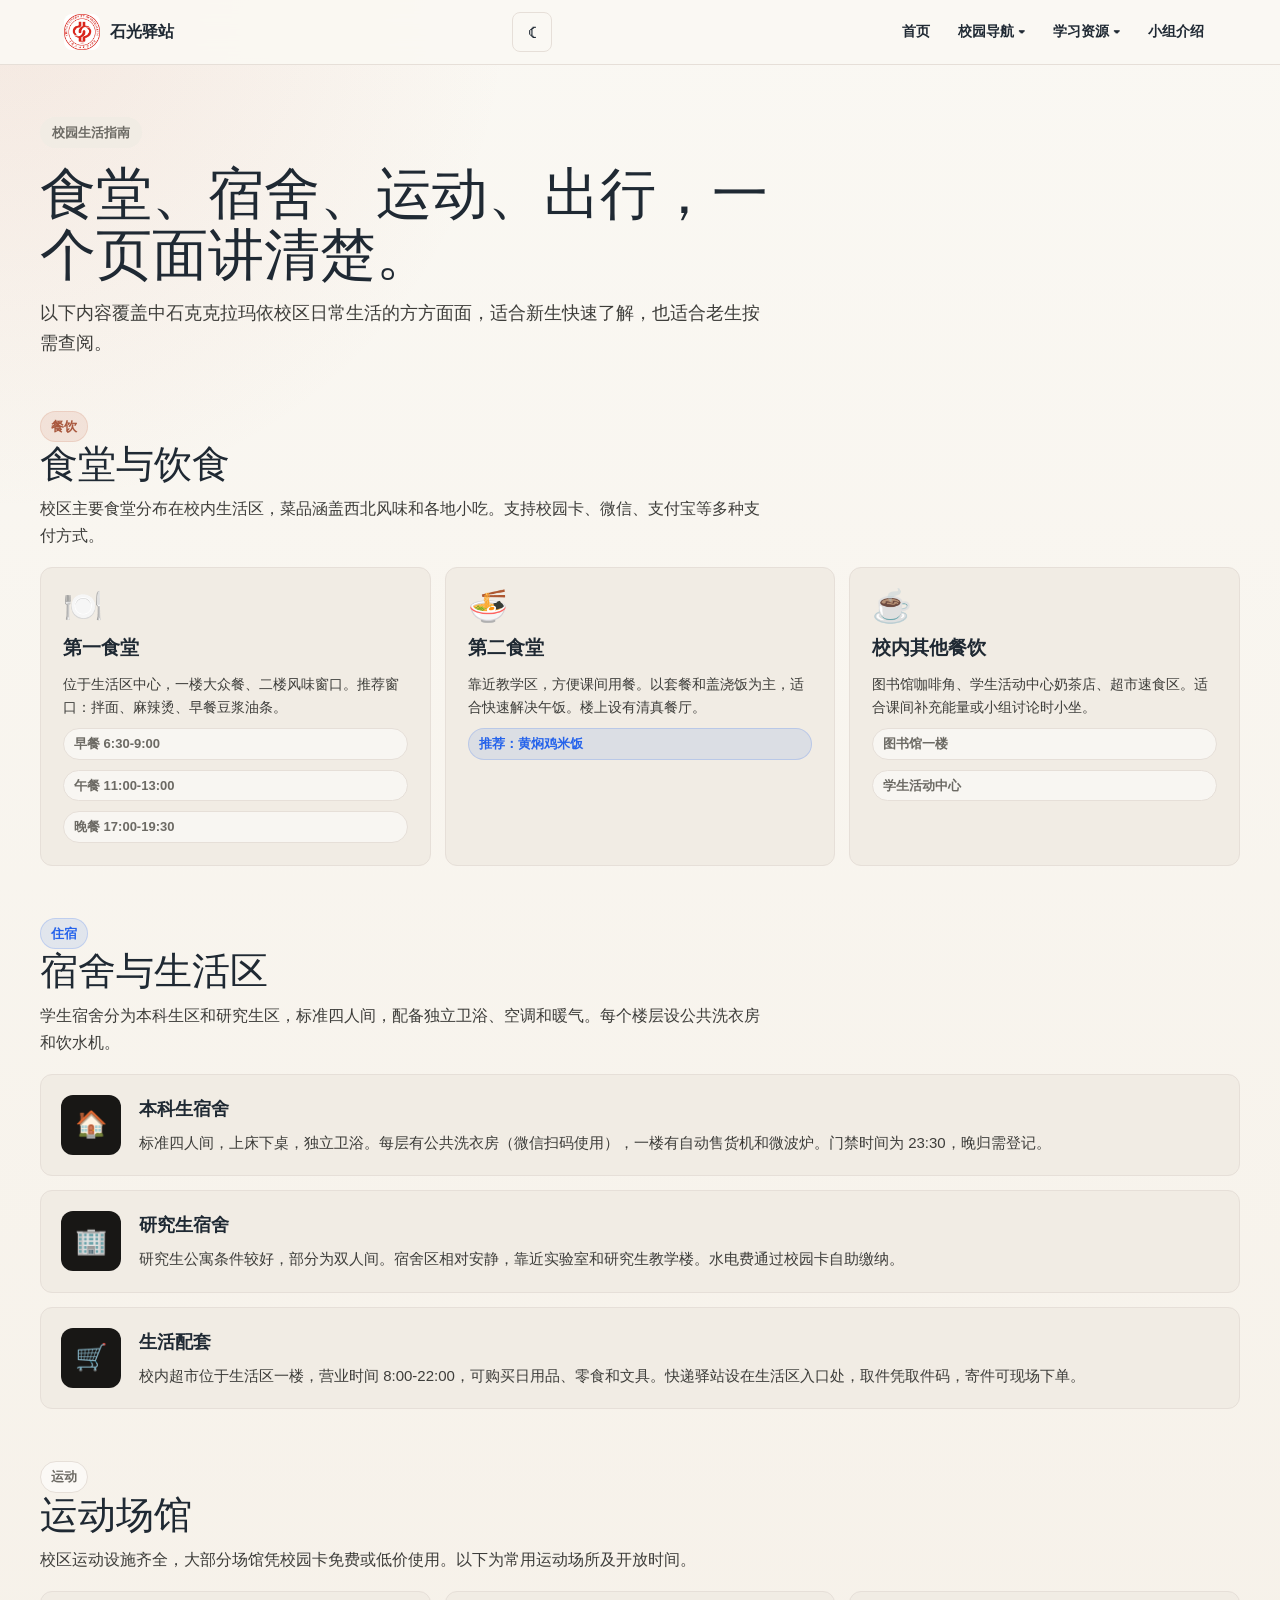
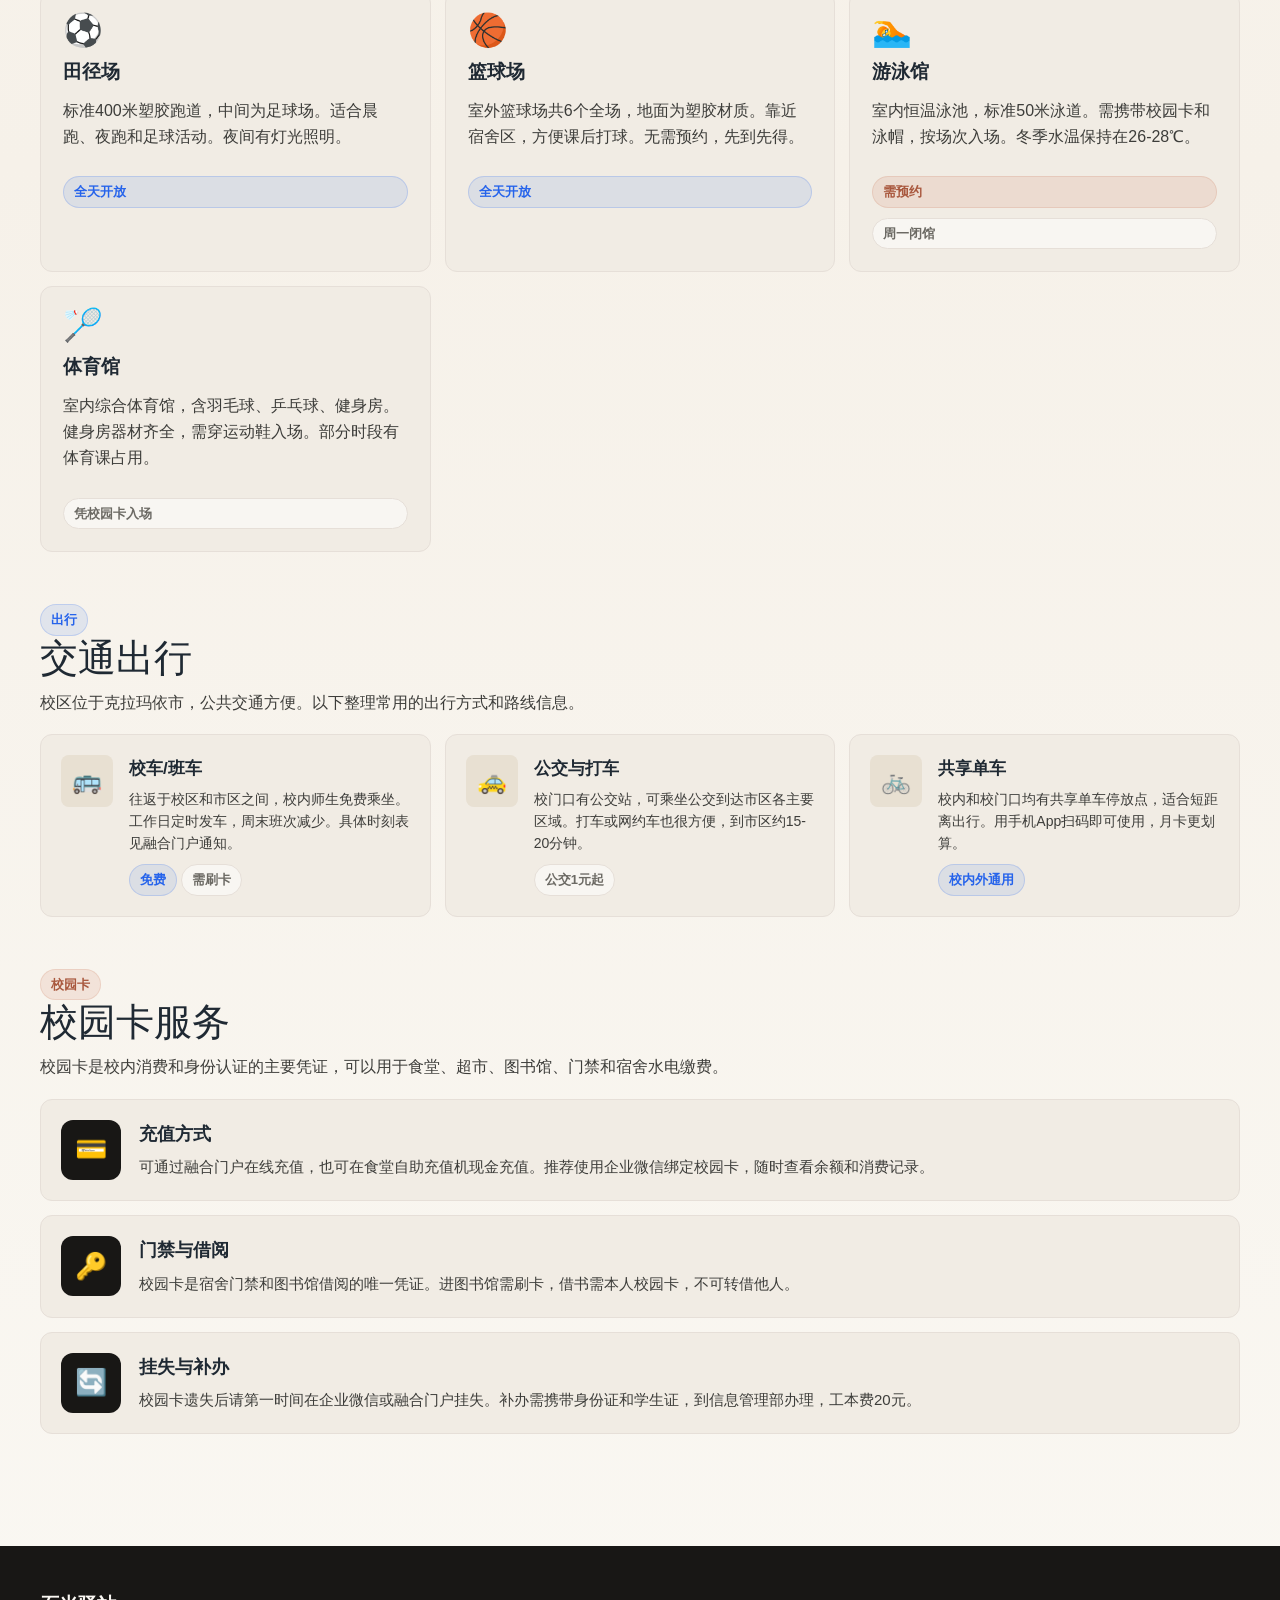
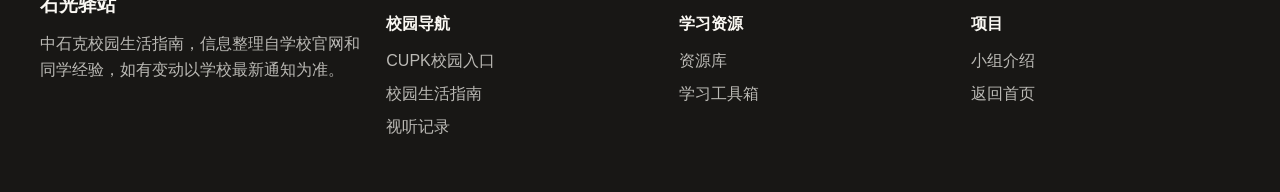
==== campus.html @ 6d35cca9 "使用deepseektui之前" ====
<!DOCTYPE html>
<html lang="zh-CN">
<head>
    <meta charset="UTF-8">
    <meta name="viewport" content="width=device-width, initial-scale=1.0">
    <title>校园生活指南 - 石光驿站</title>
    <link rel="stylesheet" href="css/common.css">
    <link rel="stylesheet" href="css/pages.css">
</head>
<body>
    <!-- 顶部固定导航栏 -->
    <header class="site-header">
        <div class="nav-wrap">
            <a class="brand" href="index.html"><img class="brand-mark" src="images/中国石油大学矢量标.jpg" alt="中国石油大学" />石光驿站</a>
            <button class="nav-toggle" aria-label="打开导航">☰</button>
            <button class="theme-toggle" type="button" aria-label="切换到暗色模式" title="切换暗色模式">☾</button>
            <nav class="site-nav">
                <a class="nav-link" href="index.html">首页</a>
                <div class="nav-item">
                    <button class="dropdown-trigger" type="button">校园导航 ▾</button>
                    <div class="dropdown">
                        <a href="cupk.html">CUPK校园入口</a>
                        <a class="active" href="campus.html">校园生活指南</a>
                        <a href="media.html">视听记录</a>
                    </div>
                </div>
                <div class="nav-item">
                    <button class="dropdown-trigger" type="button">学习资源 ▾</button>
                    <div class="dropdown">
                        <a href="websites.html">资源库</a>
                        <a href="tools.html">学习工具箱</a>
                    </div>
                </div>
                <a class="nav-link" href="team.html">小组介绍</a>
            </nav>
        </div>
    </header>

    <main class="section tight">
        <div class="container">
            <span class="eyebrow">校园生活指南</span>
            <h1 class="page-title">食堂、宿舍、运动、出行，一个页面讲清楚。</h1>
            <p class="lead">以下内容覆盖中石克克拉玛依校区日常生活的方方面面，适合新生快速了解，也适合老生按需查阅。</p>

            <!-- 图文混排区1：上图下文式卡片网格 —— 食堂与饮食 -->
            <section class="campus-section" id="canteen">
                <div class="section-heading-row">
                    <div>
                        <span class="tag coral">餐饮</span>
                        <h2 class="section-title">食堂与饮食</h2>
                    </div>
                </div>
                <p class="lead campus-section-lead">校区主要食堂分布在校内生活区，菜品涵盖西北风味和各地小吃。支持校园卡、微信、支付宝等多种支付方式。</p>
                <div class="campus-card-grid">
                    <article class="campus-image-card">
                        <div class="campus-card-icon">🍽️</div>
                        <h3>第一食堂</h3>
                        <p class="campus-card-desc">位于生活区中心，一楼大众餐、二楼风味窗口。推荐窗口：拌面、麻辣烫、早餐豆浆油条。</p>
                        <span class="tag">早餐 6:30-9:00</span>
                        <span class="tag">午餐 11:00-13:00</span>
                        <span class="tag">晚餐 17:00-19:30</span>
                    </article>
                    <article class="campus-image-card">
                        <div class="campus-card-icon">🍜</div>
                        <h3>第二食堂</h3>
                        <p class="campus-card-desc">靠近教学区，方便课间用餐。以套餐和盖浇饭为主，适合快速解决午饭。楼上设有清真餐厅。</p>
                        <span class="tag blue">推荐：黄焖鸡米饭</span>
                    </article>
                    <article class="campus-image-card">
                        <div class="campus-card-icon">☕</div>
                        <h3>校内其他餐饮</h3>
                        <p class="campus-card-desc">图书馆咖啡角、学生活动中心奶茶店、超市速食区。适合课间补充能量或小组讨论时小坐。</p>
                        <span class="tag">图书馆一楼</span>
                        <span class="tag">学生活动中心</span>
                    </article>
                </div>
            </section>

            <!-- 图文混排区2：左图标右文字 —— 宿舍与生活区 -->
            <section class="campus-section" id="dorm">
                <div class="section-heading-row">
                    <div>
                        <span class="tag blue">住宿</span>
                        <h2 class="section-title">宿舍与生活区</h2>
                    </div>
                </div>
                <p class="lead campus-section-lead">学生宿舍分为本科生区和研究生区，标准四人间，配备独立卫浴、空调和暖气。每个楼层设公共洗衣房和饮水机。</p>
                <div class="campus-icon-text-list">
                    <div class="campus-icon-text-item">
                        <div class="campus-icon-block">🏠</div>
                        <div class="campus-text-block">
                            <h3>本科生宿舍</h3>
                            <p>标准四人间，上床下桌，独立卫浴。每层有公共洗衣房（微信扫码使用），一楼有自动售货机和微波炉。门禁时间为 23:30，晚归需登记。</p>
                        </div>
                    </div>
                    <div class="campus-icon-text-item">
                        <div class="campus-icon-block">🏢</div>
                        <div class="campus-text-block">
                            <h3>研究生宿舍</h3>
                            <p>研究生公寓条件较好，部分为双人间。宿舍区相对安静，靠近实验室和研究生教学楼。水电费通过校园卡自助缴纳。</p>
                        </div>
                    </div>
                    <div class="campus-icon-text-item">
                        <div class="campus-icon-block">🛒</div>
                        <div class="campus-text-block">
                            <h3>生活配套</h3>
                            <p>校内超市位于生活区一楼，营业时间 8:00-22:00，可购买日用品、零食和文具。快递驿站设在生活区入口处，取件凭取件码，寄件可现场下单。</p>
                        </div>
                    </div>
                </div>
            </section>

            <!-- 图文混排区3：标签+网格图文 —— 运动场馆 -->
            <section class="campus-section" id="sports">
                <div class="section-heading-row">
                    <div>
                        <span class="tag">运动</span>
                        <h2 class="section-title">运动场馆</h2>
                    </div>
                </div>
                <p class="lead campus-section-lead">校区运动设施齐全，大部分场馆凭校园卡免费或低价使用。以下为常用运动场所及开放时间。</p>
                <div class="campus-card-grid">
                    <article class="campus-image-card">
                        <div class="campus-card-icon">⚽</div>
                        <h3>田径场</h3>
                        <p>标准400米塑胶跑道，中间为足球场。适合晨跑、夜跑和足球活动。夜间有灯光照明。</p>
                        <span class="tag blue">全天开放</span>
                    </article>
                    <article class="campus-image-card">
                        <div class="campus-card-icon">🏀</div>
                        <h3>篮球场</h3>
                        <p>室外篮球场共6个全场，地面为塑胶材质。靠近宿舍区，方便课后打球。无需预约，先到先得。</p>
                        <span class="tag blue">全天开放</span>
                    </article>
                    <article class="campus-image-card">
                        <div class="campus-card-icon">🏊</div>
                        <h3>游泳馆</h3>
                        <p>室内恒温泳池，标准50米泳道。需携带校园卡和泳帽，按场次入场。冬季水温保持在26-28℃。</p>
                        <span class="tag coral">需预约</span>
                        <span class="tag">周一闭馆</span>
                    </article>
                    <article class="campus-image-card">
                        <div class="campus-card-icon">🏸</div>
                        <h3>体育馆</h3>
                        <p>室内综合体育馆，含羽毛球、乒乓球、健身房。健身房器材齐全，需穿运动鞋入场。部分时段有体育课占用。</p>
                        <span class="tag">凭校园卡入场</span>
                    </article>
                </div>
            </section>

            <!-- 图文混排区4：图标+描述列表 —— 交通出行 -->
            <section class="campus-section" id="transport">
                <div class="section-heading-row">
                    <div>
                        <span class="tag blue">出行</span>
                        <h2 class="section-title">交通出行</h2>
                    </div>
                </div>
                <p class="lead campus-section-lead">校区位于克拉玛依市，公共交通方便。以下整理常用的出行方式和路线信息。</p>
                <div class="campus-transport-grid">
                    <article class="card campus-transport-card">
                        <div class="transport-icon-big">🚌</div>
                        <div class="transport-info">
                            <h3>校车/班车</h3>
                            <p>往返于校区和市区之间，校内师生免费乘坐。工作日定时发车，周末班次减少。具体时刻表见融合门户通知。</p>
                            <span class="tag blue">免费</span>
                            <span class="tag">需刷卡</span>
                        </div>
                    </article>
                    <article class="card campus-transport-card">
                        <div class="transport-icon-big">🚕</div>
                        <div class="transport-info">
                            <h3>公交与打车</h3>
                            <p>校门口有公交站，可乘坐公交到达市区各主要区域。打车或网约车也很方便，到市区约15-20分钟。</p>
                            <span class="tag">公交1元起</span>
                        </div>
                    </article>
                    <article class="card campus-transport-card">
                        <div class="transport-icon-big">🚲</div>
                        <div class="transport-info">
                            <h3>共享单车</h3>
                            <p>校内和校门口均有共享单车停放点，适合短距离出行。用手机App扫码即可使用，月卡更划算。</p>
                            <span class="tag blue">校内外通用</span>
                        </div>
                    </article>
                </div>
            </section>

            <!-- 图文混排区5：图标+说明列表 —— 校园卡服务 -->
            <section class="campus-section" id="card">
                <div class="section-heading-row">
                    <div>
                        <span class="tag coral">校园卡</span>
                        <h2 class="section-title">校园卡服务</h2>
                    </div>
                </div>
                <p class="lead campus-section-lead">校园卡是校内消费和身份认证的主要凭证，可以用于食堂、超市、图书馆、门禁和宿舍水电缴费。</p>
                <div class="campus-icon-text-list">
                    <div class="campus-icon-text-item">
                        <div class="campus-icon-block">💳</div>
                        <div class="campus-text-block">
                            <h3>充值方式</h3>
                            <p>可通过融合门户在线充值，也可在食堂自助充值机现金充值。推荐使用企业微信绑定校园卡，随时查看余额和消费记录。</p>
                        </div>
                    </div>
                    <div class="campus-icon-text-item">
                        <div class="campus-icon-block">🔑</div>
                        <div class="campus-text-block">
                            <h3>门禁与借阅</h3>
                            <p>校园卡是宿舍门禁和图书馆借阅的唯一凭证。进图书馆需刷卡，借书需本人校园卡，不可转借他人。</p>
                        </div>
                    </div>
                    <div class="campus-icon-text-item">
                        <div class="campus-icon-block">🔄</div>
                        <div class="campus-text-block">
                            <h3>挂失与补办</h3>
                            <p>校园卡遗失后请第一时间在企业微信或融合门户挂失。补办需携带身份证和学生证，到信息管理部办理，工本费20元。</p>
                        </div>
                    </div>
                </div>
            </section>
        </div>
    </main>

    <!-- 页脚 -->
    <footer class="site-footer">
        <div class="container footer-grid">
            <div><h3>石光驿站</h3><p>中石克校园生活指南，信息整理自学校官网和同学经验，如有变动以学校最新通知为准。</p></div>
            <div><h4>校园导航</h4><a href="cupk.html">CUPK校园入口</a><a href="campus.html">校园生活指南</a><a href="media.html">视听记录</a></div>
            <div><h4>学习资源</h4><a href="websites.html">资源库</a><a href="tools.html">学习工具箱</a></div>
            <div><h4>项目</h4><a href="team.html">小组介绍</a><a href="index.html">返回首页</a></div>
        </div>
    </footer>
    <button class="back-top" aria-label="返回顶部">↑</button>
    <script src="javascript/storage.js"></script>
    <script src="javascript/common.js"></script>
</body>
</html>
---- css/common.css ----
:root {
    /* 暖色编辑感配色，结合浅色学习卡片和深色功能区。 */
    --canvas: #faf8f3;
    --surface: #f1ece4;
    --surface-soft: #f7f2ea;
    --surface-strong: #e8e0d2;
    --ink: #1f2933;
    --body: #3d3d3a;
    --muted: #6c6a64;
    --line: #e6dfd8;
    --blue: #2563eb;
    --blue-dark: #1d4ed8;
    --coral: #cc785c;
    --coral-dark: #a9583e;
    --dark: #181715;
    --dark-card: #252320;
    --dark-soft: #2f2c28;
    --on-dark: #faf8f3;
    --success: #4e9f7a;
    --warning: #d4a017;
    --radius-sm: 6px;
    --radius-md: 8px;
    --radius-lg: 12px;
    --radius-xl: 16px;
    --shadow-soft: 0 12px 30px rgba(31, 41, 51, 0.08);
}

* {
    box-sizing: border-box;
}

html {
    scroll-behavior: smooth;
}

body {
    margin: 0;
    background:
        radial-gradient(circle at top left, rgba(204, 120, 92, 0.12), transparent 32rem),
        linear-gradient(180deg, #faf8f3 0%, #f6f1e9 52%, #faf8f3 100%);
    color: var(--body);
    font-family: "Microsoft YaHei", "PingFang SC", Arial, sans-serif;
    line-height: 1.65;
}

a {
    color: inherit;
    text-decoration: none;
}

img,
video {
    max-width: 100%;
    display: block;
}

.site-header {
    /* 顶部导航保持固定，方便在多页面间快速跳转。 */
    position: sticky;
    top: 0;
    z-index: 50;
    border-bottom: 1px solid var(--line);
    background: rgba(250, 248, 243, 0.94);
    backdrop-filter: blur(12px);
}

.nav-wrap {
    max-width: 1200px;
    height: 64px;
    margin: 0 auto;
    padding: 0 24px;
    display: flex;
    align-items: center;
    justify-content: space-between;
    gap: 24px;
}

.brand {
    display: flex;
    align-items: center;
    gap: 10px;
    color: var(--ink);
    font-weight: 700;
    white-space: nowrap;
}

.brand-mark {
    width: 36px;
    height: 36px;
    border-radius: 8px;
    object-fit: contain;
    flex-shrink: 0;
}

.nav-toggle {
    display: none;
    width: 40px;
    height: 40px;
    border: 1px solid var(--line);
    border-radius: var(--radius-md);
    background: var(--canvas);
    color: var(--ink);
    font-size: 20px;
}

.site-nav {
    display: flex;
    align-items: center;
    gap: 4px;
}

.nav-item {
    position: relative;
}

.nav-link,
.dropdown-trigger {
    border: 0;
    background: transparent;
    color: var(--ink);
    font: inherit;
    font-size: 14px;
    font-weight: 600;
    padding: 10px 12px;
    border-radius: var(--radius-md);
    cursor: pointer;
}

.nav-link:hover,
.dropdown-trigger:hover,
.nav-link.active {
    background: var(--surface);
}

.dropdown {
    position: absolute;
    top: calc(100% + 8px);
    left: 0;
    min-width: 190px;
    padding: 8px;
    background: var(--canvas);
    border: 1px solid var(--line);
    border-radius: var(--radius-lg);
    box-shadow: var(--shadow-soft);
    display: none;
}

.dropdown.open {
    display: grid;
    gap: 4px;
}

.dropdown a {
    padding: 9px 10px;
    border-radius: var(--radius-md);
    color: var(--body);
    font-size: 14px;
}

.dropdown a:hover {
    background: var(--surface);
    color: var(--ink);
}

.container {
    width: min(1200px, calc(100% - 48px));
    margin: 0 auto;
}

.section {
    padding: 84px 0;
}

.section.tight {
    padding: 52px 0;
}

.hero {
    padding: 74px 0 52px;
}

.hero-grid {
    display: grid;
    grid-template-columns: 1.05fr 0.95fr;
    gap: 42px;
    align-items: center;
}

.eyebrow {
    display: inline-flex;
    align-items: center;
    gap: 8px;
    padding: 5px 12px;
    border-radius: 999px;
    background: var(--surface);
    color: var(--muted);
    font-size: 13px;
    font-weight: 700;
}

h1,
h2,
h3,
p {
    margin-top: 0;
}

.display-title {
    margin: 18px 0;
    color: var(--ink);
    font-family: Georgia, "Times New Roman", SimSun, serif;
    font-size: clamp(40px, 6vw, 70px);
    font-weight: 500;
    line-height: 1.04;
    letter-spacing: 0;
}

.page-title {
    max-width: 780px;
    margin: 16px 0 14px;
    color: var(--ink);
    font-family: Georgia, "Times New Roman", SimSun, serif;
    font-size: clamp(34px, 5vw, 56px);
    font-weight: 500;
    line-height: 1.08;
}

.section-title {
    margin-bottom: 14px;
    color: var(--ink);
    font-family: Georgia, "Times New Roman", SimSun, serif;
    font-size: clamp(28px, 3vw, 42px);
    font-weight: 500;
    line-height: 1.15;
}

.lead {
    max-width: 720px;
    color: var(--body);
    font-size: 18px;
}

.hero-actions {
    display: flex;
    flex-wrap: wrap;
    gap: 12px;
    margin-top: 28px;
}

.button {
    display: inline-flex;
    align-items: center;
    justify-content: center;
    min-height: 42px;
    padding: 11px 18px;
    border-radius: var(--radius-md);
    border: 1px solid transparent;
    font-size: 14px;
    font-weight: 700;
    cursor: pointer;
    transition: transform 0.18s ease, background 0.18s ease, border-color 0.18s ease;
}

.button:hover {
    transform: translateY(-1px);
}

.button.primary {
    background: var(--coral);
    color: white;
}

.button.primary:hover {
    background: var(--coral-dark);
}

.button.blue {
    background: var(--blue);
    color: white;
}

.button.blue:hover {
    background: var(--blue-dark);
}

.button.secondary {
    background: var(--canvas);
    border-color: var(--line);
    color: var(--ink);
}

.button.dark {
    background: var(--dark-card);
    color: var(--on-dark);
}

.visual-card {
    background: var(--surface);
    border: 1px solid var(--line);
    border-radius: var(--radius-xl);
    padding: 18px;
    box-shadow: var(--shadow-soft);
}

.visual-card.dark {
    background: var(--dark);
    border-color: var(--dark-card);
    color: var(--on-dark);
}

.visual-card img {
    width: 100%;
    border-radius: var(--radius-lg);
}

.grid {
    display: grid;
    gap: 18px;
}

.grid.cols-2 {
    grid-template-columns: repeat(2, minmax(0, 1fr));
}

.grid.cols-3 {
    grid-template-columns: repeat(3, minmax(0, 1fr));
}

.grid.cols-4 {
    grid-template-columns: repeat(4, minmax(0, 1fr));
}

.card {
    background: var(--surface);
    border: 1px solid var(--line);
    border-radius: var(--radius-lg);
    padding: 24px;
    transition: transform 0.18s ease, border-color 0.18s ease, background 0.18s ease;
}

a.card:hover,
.resource-card:hover {
    transform: translateY(-2px);
    border-color: rgba(204, 120, 92, 0.32);
    background: #ebe3d7;
}

.card.white {
    background: rgba(255, 255, 255, 0.46);
}

.card.dark {
    background: var(--dark);
    border-color: var(--dark-card);
    color: var(--on-dark);
}

.card h3 {
    margin-bottom: 10px;
    color: var(--ink);
    font-size: 20px;
}

.card.dark h3,
.card.dark p {
    color: var(--on-dark);
}

.card p {
    color: var(--body);
    margin-bottom: 0;
}

.tag-row {
    display: flex;
    flex-wrap: wrap;
    gap: 8px;
    margin: 16px 0;
}

.tag {
    display: inline-flex;
    align-items: center;
    min-height: 28px;
    padding: 4px 10px;
    border-radius: 999px;
    background: rgba(255, 255, 255, 0.55);
    border: 1px solid var(--line);
    color: var(--muted);
    font-size: 13px;
    font-weight: 700;
}

.meta-line {
    display: flex;
    align-items: center;
    gap: 10px;
    color: var(--muted);
    font-size: 13px;
    font-weight: 700;
}

.tag.blue {
    background: rgba(37, 99, 235, 0.1);
    color: var(--blue);
    border-color: rgba(37, 99, 235, 0.18);
}

.tag.coral {
    background: rgba(204, 120, 92, 0.14);
    color: var(--coral-dark);
    border-color: rgba(204, 120, 92, 0.18);
}

.resource-card {
    display: flex;
    flex-direction: column;
    gap: 12px;
    min-height: 100%;
}

.resource-card .meta {
    color: var(--muted);
    font-size: 13px;
    font-weight: 700;
}

.split {
    display: grid;
    grid-template-columns: 0.9fr 1.1fr;
    gap: 28px;
    align-items: start;
}

.panel-dark {
    /* 深色功能区用于 AI 助手、代码模板和重点交互模块。 */
    background: var(--dark);
    color: var(--on-dark);
    border-radius: var(--radius-xl);
    padding: 30px;
}

.panel-dark h2,
.panel-dark h3 {
    color: var(--on-dark);
}

.code-block {
    overflow-x: auto;
    padding: 18px;
    border-radius: var(--radius-lg);
    background: var(--dark-card);
    color: var(--on-dark);
    font-family: "JetBrains Mono", Consolas, monospace;
    font-size: 14px;
    line-height: 1.65;
}

.form-field {
    display: grid;
    gap: 7px;
    margin-bottom: 16px;
}

label {
    color: var(--ink);
    font-weight: 700;
    font-size: 14px;
}

input,
select,
textarea {
    width: 100%;
    border: 1px solid var(--line);
    border-radius: var(--radius-md);
    background: rgba(255, 255, 255, 0.72);
    color: var(--ink);
    font: inherit;
    padding: 11px 12px;
    outline: none;
}

textarea {
    min-height: 130px;
    resize: vertical;
}

input:focus,
select:focus,
textarea:focus {
    border-color: var(--coral);
    box-shadow: 0 0 0 3px rgba(204, 120, 92, 0.16);
}

.tabs,
.filter-tabs {
    display: flex;
    flex-wrap: wrap;
    gap: 8px;
    margin: 24px 0;
}

.tab,
.filter-tab {
    border: 1px solid var(--line);
    background: var(--surface);
    color: var(--muted);
    border-radius: var(--radius-md);
    padding: 9px 13px;
    font: inherit;
    font-size: 14px;
    font-weight: 700;
    cursor: pointer;
}

.tab.active,
.filter-tab.active {
    background: var(--ink);
    color: var(--on-dark);
    border-color: var(--ink);
}

.notice {
    padding: 16px;
    border-left: 4px solid var(--coral);
    border-radius: var(--radius-md);
    background: rgba(204, 120, 92, 0.12);
}

.site-footer {
    margin-top: 60px;
    padding: 44px 0;
    background: var(--dark);
    color: rgba(250, 248, 243, 0.72);
}

.footer-grid {
    display: grid;
    grid-template-columns: 1.2fr repeat(3, 1fr);
    gap: 24px;
}

.footer-grid h3,
.footer-grid h4 {
    color: var(--on-dark);
    margin-bottom: 10px;
}

.footer-grid a {
    display: block;
    margin: 7px 0;
    color: rgba(250, 248, 243, 0.72);
}

.back-top {
    position: fixed;
    right: 20px;
    bottom: 20px;
    width: 42px;
    height: 42px;
    border: 0;
    border-radius: 999px;
    background: var(--coral);
    color: white;
    font-size: 18px;
    cursor: pointer;
    display: none;
    box-shadow: var(--shadow-soft);
}

.back-top.show {
    display: block;
}

@media (max-width: 920px) {
    .nav-toggle {
        display: block;
    }

    .site-nav {
        position: absolute;
        left: 16px;
        right: 16px;
        top: 72px;
        display: none;
        padding: 12px;
        border: 1px solid var(--line);
        border-radius: var(--radius-lg);
        background: var(--canvas);
        box-shadow: var(--shadow-soft);
        align-items: stretch;
        flex-direction: column;
    }

    .site-nav.open {
        display: flex;
    }

    .nav-link,
    .dropdown-trigger {
        width: 100%;
        text-align: left;
    }

    .dropdown {
        position: static;
        box-shadow: none;
        margin: 4px 0 8px;
    }

    .hero-grid,
    .split,
    .footer-grid {
        grid-template-columns: 1fr;
    }

    .grid.cols-4,
    .grid.cols-3,
    .grid.cols-2 {
        grid-template-columns: repeat(2, minmax(0, 1fr));
    }
}

.theme-toggle {
    width: 40px;
    height: 40px;
    border: 1px solid var(--line);
    border-radius: var(--radius-md);
    background: var(--canvas);
    color: var(--ink);
    font-size: 18px;
    cursor: pointer;
    display: flex;
    align-items: center;
    justify-content: center;
    transition: background 0.18s ease, border-color 0.18s ease;
}

.theme-toggle:hover {
    background: var(--surface);
    border-color: var(--coral);
}

[data-theme="dark"] {
    --canvas: #1c1b18;
    --surface: #292824;
    --surface-soft: #302e2a;
    --surface-strong: #3a3732;
    --ink: #efe9dd;
    --body: #c4bfb4;
    --muted: #908b82;
    --line: #3e3a33;
    --blue: #6aa8ff;
    --blue-dark: #4a8ae8;
    --coral-dark: #d4856a;
    --shadow-soft: 0 12px 30px rgba(0,0,0,0.35);
}

[data-theme="dark"] body {
    background: var(--canvas);
}

[data-theme="dark"] .site-header {
    background: rgba(28,27,24,0.94);
    border-color: var(--line);
}

[data-theme="dark"] .nav-toggle {
    background: var(--surface);
    color: var(--ink);
    border-color: var(--line);
}

[data-theme="dark"] .workspace-main,
[data-theme="dark"] .today-panel,
[data-theme="dark"] .quick-entry-section,
[data-theme="dark"] .cupk-quick-panel,
[data-theme="dark"] .cupk-sidebar,
[data-theme="dark"] .scenario-filter-group,
[data-theme="dark"] .card.white {
    background: var(--surface);
    border-color: var(--line);
}

[data-theme="dark"] .card:hover,
[data-theme="dark"] .resource-card:hover,
[data-theme="dark"] a.card:hover,
[data-theme="dark"] .quick-entry-card:hover,
[data-theme="dark"] .category-card:hover,
[data-theme="dark"] .featured-card:hover,
[data-theme="dark"] .scenario-tile:hover {
    background: var(--surface-strong);
    border-color: rgba(204,120,92,0.28);
}

[data-theme="dark"] .nav-link:hover,
[data-theme="dark"] .dropdown-trigger:hover,
[data-theme="dark"] .nav-link.active {
    background: var(--surface-strong);
}

[data-theme="dark"] .dropdown {
    background: var(--surface);
    border-color: var(--line);
}

[data-theme="dark"] input,
[data-theme="dark"] select,
[data-theme="dark"] textarea {
    background: var(--surface);
    color: var(--ink);
    border-color: var(--line);
}

[data-theme="dark"] input:focus,
[data-theme="dark"] select:focus,
[data-theme="dark"] textarea:focus {
    border-color: var(--coral);
    box-shadow: 0 0 0 3px rgba(204,120,92,0.2);
}

[data-theme="dark"] .tag,
[data-theme="dark"] .favorite-btn,
[data-theme="dark"] .usage-copy,
[data-theme="dark"] .resource-icon,
[data-theme="dark"] .check-row,
[data-theme="dark"] .topic-link-list a {
    background: var(--surface-strong);
    border-color: var(--line);
}

[data-theme="dark"] .tag.blue {
    background: rgba(106,168,255,0.14);
}

[data-theme="dark"] .tag.coral {
    background: rgba(204,120,92,0.18);
}

[data-theme="dark"] .access-tag {
    background: var(--surface-strong);
}

[data-theme="dark"] .access-tag.public {
    background: rgba(78,159,122,0.18);
}

[data-theme="dark"] .access-tag.campus {
    background: rgba(106,168,255,0.16);
}

[data-theme="dark"] .access-tag.login {
    background: rgba(212,160,23,0.18);
}

[data-theme="dark"] .access-tag.install {
    background: rgba(204,120,92,0.2);
}

[data-theme="dark"] .access-tag.network {
    background: rgba(255,255,255,0.08);
}

[data-theme="dark"] .command-bar {
    background: var(--surface);
    border-color: var(--line);
}

[data-theme="dark"] .tab,
[data-theme="dark"] .filter-tab,
[data-theme="dark"] .scenario-button {
    background: var(--surface);
    color: var(--muted);
}

[data-theme="dark"] .scenario-tabs .filter-tab {
    background: var(--surface);
}

[data-theme="dark"] .scenario-tabs .filter-tab.active {
    background: var(--dark);
    color: var(--on-dark);
}

[data-theme="dark"] .empty-state {
    background: var(--surface);
    border-color: var(--line);
}

[data-theme="dark"] .resource-chip {
    background: var(--surface);
    border-color: var(--line);
}

[data-theme="dark"] .notice {
    background: rgba(204,120,92,0.15);
}

[data-theme="dark"] .timeline-item,
[data-theme="dark"] .media-box,
[data-theme="dark"] .faq-item {
    background: var(--surface);
    border-color: var(--line);
}

[data-theme="dark"] .search-results {
    background: var(--surface);
    border-color: var(--line);
}

[data-theme="dark"] .button.secondary {
    background: var(--surface);
    color: var(--ink);
    border-color: var(--line);
}

[data-theme="dark"] .button.dark {
    background: #111;
}

[data-theme="dark"] .panel-dark {
    background: #111;
    border-color: var(--line);
}

[data-theme="dark"] .code-block {
    background: #111;
}

[data-theme="dark"] .eyebrow {
    background: var(--surface-strong);
}

[data-theme="dark"] .mini-resource {
    background: var(--surface-strong);
}

[data-theme="dark"] .mini-bubble {
    background: #111;
}

@media (max-width: 620px) {
    .container {
        width: min(100% - 28px, 1200px);
    }

    .nav-wrap {
        padding: 0 14px;
    }

    .section {
        padding: 58px 0;
    }

    .grid.cols-4,
    .grid.cols-3,
    .grid.cols-2 {
        grid-template-columns: 1fr;
    }

    .card,
    .panel-dark {
        padding: 20px;
    }
}
---- css/pages.css ----
.scenario-layout {
    display: grid;
    grid-template-columns: 300px 1fr;
    gap: 22px;
}

.scenario-list {
    display: grid;
    gap: 8px;
}

.scenario-button {
    border: 1px solid var(--line);
    border-radius: var(--radius-lg);
    background: var(--surface);
    color: var(--ink);
    padding: 16px;
    text-align: left;
    font: inherit;
    cursor: pointer;
}

.scenario-button.active {
    background: var(--dark);
    color: var(--on-dark);
    border-color: var(--dark);
}

.result-panel {
    min-height: 380px;
}

.timeline {
    display: grid;
    gap: 14px;
}

.timeline-item {
    display: grid;
    grid-template-columns: 120px 1fr;
    gap: 16px;
    padding: 18px;
    border-radius: var(--radius-lg);
    background: var(--surface);
    border: 1px solid var(--line);
}

.checklist {
    display: grid;
    gap: 10px;
}

.check-row {
    display: flex;
    gap: 10px;
    align-items: flex-start;
    padding: 12px;
    border-radius: var(--radius-md);
    background: rgba(255, 255, 255, 0.48);
}

.faq-item {
    border: 1px solid var(--line);
    border-radius: var(--radius-lg);
    background: var(--surface);
    overflow: hidden;
}

.faq-question {
    width: 100%;
    border: 0;
    background: transparent;
    color: var(--ink);
    text-align: left;
    padding: 16px 18px;
    font: inherit;
    font-weight: 700;
    cursor: pointer;
}

.faq-answer {
    display: none;
    padding: 0 18px 18px;
}

.faq-item.open .faq-answer {
    display: block;
}

.media-box {
    display: grid;
    gap: 16px;
    padding: 18px;
    border-radius: var(--radius-lg);
    background: var(--surface);
    border: 1px solid var(--line);
}

.team-avatar {
    width: 64px;
    height: 64px;
    display: grid;
    place-items: center;
    border-radius: 50%;
    background: var(--dark);
    color: var(--on-dark);
    font-weight: 700;
    margin-bottom: 14px;
}

.library-toolbar {
    display: grid;
    grid-template-columns: 1fr auto;
    gap: 12px;
    align-items: center;
    margin: 26px 0 8px;
}

.filter-group {
    display: grid;
    gap: 8px;
    margin-top: 16px;
}

.filter-label {
    color: var(--ink);
    font-size: 13px;
    font-weight: 800;
}

.scenario-filter-group {
    margin-top: 18px;
    padding: 14px;
    border: 1px solid var(--line);
    border-radius: var(--radius-lg);
    background: rgba(255, 255, 255, 0.46);
}

.scenario-tabs {
    margin: 0;
}

.scenario-tabs .filter-tab {
    background: rgba(255, 255, 255, 0.64);
}

.scenario-tabs .filter-tab.active {
    background: var(--dark);
    color: var(--on-dark);
    border-color: var(--dark);
}

.compact-filter-group {
    margin-bottom: 22px;
}

.resource-library-card {
    justify-content: space-between;
    gap: 10px;
    padding: 16px;
}

.resource-card-head {
    display: flex;
    align-items: center;
    justify-content: space-between;
    gap: 10px;
}

.resource-title-group {
    display: flex;
    align-items: center;
    flex-wrap: wrap;
    gap: 8px;
    min-width: 0;
}

.resource-icon {
    width: 32px;
    height: 32px;
    flex: 0 0 32px;
    display: grid;
    place-items: center;
    border-radius: 10px;
    background: rgba(255, 255, 255, 0.68);
    border: 1px solid var(--line);
    color: var(--ink);
    font-size: 14px;
    font-weight: 800;
    overflow: hidden;
}

.resource-icon img {
    width: 20px;
    height: 20px;
    object-fit: contain;
}

.resource-library-card h3 {
    margin-bottom: 4px;
    font-size: 18px;
}

.resource-library-card p {
    font-size: 14px;
    line-height: 1.55;
}

.favorite-btn {
    border: 1px solid var(--line);
    border-radius: 999px;
    background: rgba(255, 255, 255, 0.55);
    color: var(--ink);
    padding: 5px 10px;
    font: inherit;
    font-size: 13px;
    font-weight: 700;
    cursor: pointer;
}

.favorite-btn:hover {
    border-color: rgba(204, 120, 92, 0.42);
}

.usage-copy {
    padding: 10px;
    border-radius: var(--radius-md);
    background: rgba(255, 255, 255, 0.5);
    color: var(--muted);
}

.scenario-row,
.access-row {
    margin-top: 2px;
}

.scenario-tag {
    border: 1px solid rgba(204, 120, 92, 0.18);
    background: rgba(204, 120, 92, 0.12);
    color: var(--coral-dark);
}

.access-tag {
    border: 1px solid rgba(31, 41, 51, 0.08);
    background: rgba(255, 255, 255, 0.72);
    color: var(--ink);
}

.access-tag.public {
    background: rgba(78, 159, 122, 0.14);
    color: #2f7557;
}

.access-tag.campus {
    background: rgba(37, 99, 235, 0.12);
    color: var(--blue-dark);
}

.access-tag.login {
    background: rgba(212, 160, 23, 0.15);
    color: #8a6410;
}

.access-tag.install {
    background: rgba(204, 120, 92, 0.15);
    color: var(--coral-dark);
}

.access-tag.network {
    background: rgba(31, 41, 51, 0.1);
    color: var(--ink);
}

.format-tabs {
    margin-top: 0;
}

.cupk-quick-panel {
    display: grid;
    grid-template-columns: 1fr auto;
    gap: 22px;
    align-items: center;
    margin: 28px 0 34px;
    padding: 22px;
    border: 1px solid var(--line);
    border-radius: var(--radius-lg);
    background: rgba(255, 255, 255, 0.44);
}

.cupk-layout {
    display: grid;
    grid-template-columns: 220px 1fr;
    gap: 24px;
    align-items: start;
    margin-top: 28px;
}

.cupk-search-panel {
    display: grid;
    grid-template-columns: 1fr auto;
    gap: 12px;
    align-items: center;
    margin: 26px 0 0;
}

.cupk-sidebar {
    position: sticky;
    top: 86px;
    display: grid;
    gap: 6px;
    padding: 14px;
    border: 1px solid var(--line);
    border-radius: var(--radius-lg);
    background: rgba(255, 255, 255, 0.5);
}

.cupk-sidebar strong {
    color: var(--ink);
    font-size: 14px;
    margin-bottom: 6px;
}

.cupk-sidebar a {
    padding: 9px 10px;
    border-radius: var(--radius-md);
    color: var(--muted);
    font-size: 14px;
    font-weight: 700;
}

.cupk-sidebar a:hover {
    background: var(--surface);
    color: var(--ink);
}

.cupk-content {
    min-width: 0;
}

.cupk-quick-panel h2 {
    margin: 10px 0 6px;
    color: var(--ink);
    font-size: 24px;
}

.cupk-quick-links {
    display: flex;
    flex-wrap: wrap;
    justify-content: flex-end;
    gap: 10px;
}

.cupk-date-grid {
    display: grid;
    grid-template-columns: repeat(3, minmax(0, 1fr));
    gap: 14px;
    align-items: stretch;
}

.cupk-date-card {
    min-height: 210px;
    display: grid;
    align-content: start;
    gap: 8px;
}

.cupk-date-card strong {
    color: var(--ink);
    font-size: 18px;
}

.cupk-date-card time {
    color: var(--coral-dark);
    font-size: 15px;
    font-weight: 800;
}

.cupk-date-card p {
    margin-bottom: 4px;
}

.cupk-date-card a {
    align-self: end;
    color: var(--blue-dark);
    font-size: 14px;
    font-weight: 800;
}

.cupk-date-card a:hover {
    color: var(--ink);
}

.cupk-section {
    margin-top: 42px;
    scroll-margin-top: 90px;
}

.cupk-section-lead {
    margin-top: -4px;
    margin-bottom: 18px;
    font-size: 16px;
}

.section-heading-row {
    display: flex;
    align-items: end;
    justify-content: space-between;
    gap: 18px;
}

.cupk-grid {
    align-items: stretch;
}

.cupk-card {
    min-height: 210px;
}

.cupk-card h3 {
    margin-top: 10px;
}

.cupk-topic-grid {
    align-items: stretch;
}

.cupk-topic-card {
    min-height: 260px;
    display: grid;
    align-content: start;
    gap: 10px;
}

.cupk-topic-card h3 {
    margin: 0;
}

.cupk-topic-card p {
    margin-bottom: 4px;
}

.topic-link-list {
    display: grid;
    gap: 8px;
    margin-top: 4px;
}

.topic-link-list a {
    padding: 9px 10px;
    border: 1px solid var(--line);
    border-radius: var(--radius-md);
    background: rgba(255, 255, 255, 0.52);
    color: var(--ink);
    font-size: 14px;
    font-weight: 700;
}

.topic-link-list a:hover {
    border-color: rgba(204, 120, 92, 0.34);
    background: rgba(255, 255, 255, 0.78);
}

.cupk-mini-card {
    display: grid;
    gap: 6px;
    min-height: 118px;
    padding: 18px;
}

.cupk-mini-card strong {
    color: var(--ink);
    font-size: 17px;
}

.cupk-mini-card span {
    color: var(--muted);
    font-size: 14px;
}

.cupk-card.is-hidden,
.cupk-mini-card.is-hidden,
.cupk-section.is-hidden {
    display: none;
}

#resourceList.grid.cols-3 {
    grid-template-columns: repeat(4, minmax(0, 1fr));
    gap: 14px;
}

.empty-state {
    grid-column: 1 / -1;
    padding: 34px;
    border: 1px dashed var(--line);
    border-radius: var(--radius-lg);
    background: rgba(255, 255, 255, 0.4);
}

/* ========== 学习工具箱 tools.html 样式 ========== */

.tools-section {
    margin-top: 52px;
}

.tools-section-lead {
    margin-top: -4px;
    margin-bottom: 20px;
    font-size: 16px;
}

/* 绩点计算器 */
.gpa-calculator {
    border: 1px solid var(--line);
    border-radius: var(--radius-xl);
    background: rgba(255, 255, 255, 0.5);
    padding: 24px;
    box-shadow: var(--shadow-soft);
}

.gpa-input-area {
    display: grid;
    gap: 12px;
}

.gpa-course-row {
    display: grid;
    grid-template-columns: 1fr 160px 120px 36px;
    gap: 12px;
    align-items: end;
}

.gpa-field {
    display: grid;
    gap: 5px;
}

.gpa-field label {
    font-size: 13px;
    font-weight: 700;
    color: var(--muted);
}

.gpa-field input {
    padding: 9px 10px;
    font-size: 14px;
}

.gpa-remove-btn {
    width: 36px;
    height: 36px;
    border: 1px solid var(--line);
    border-radius: var(--radius-md);
    background: var(--surface);
    color: var(--coral);
    font-size: 16px;
    cursor: pointer;
    display: grid;
    place-items: center;
    transition: background 0.18s ease, border-color 0.18s ease;
}

.gpa-remove-btn:hover {
    background: rgba(204, 120, 92, 0.12);
    border-color: var(--coral);
}

.gpa-actions {
    display: flex;
    flex-wrap: wrap;
    gap: 10px;
    margin-top: 18px;
}

/* 绩点计算结果 */
.gpa-result {
    margin-top: 20px;
    padding: 22px;
    border: 1px solid var(--line);
    border-radius: var(--radius-lg);
    background: var(--surface);
}

.gpa-result-grid {
    display: grid;
    grid-template-columns: repeat(3, minmax(0, 1fr));
    gap: 18px;
    text-align: center;
}

.gpa-result-item {
    display: grid;
    gap: 6px;
}

.gpa-result-label {
    color: var(--muted);
    font-size: 13px;
    font-weight: 700;
}

.gpa-result-value {
    color: var(--ink);
    font-size: 28px;
    font-family: Georgia, "Times New Roman", SimSun, serif;
    font-weight: 600;
}

.gpa-result-note {
    margin-top: 14px;
    text-align: center;
    font-size: 14px;
    font-weight: 700;
}

/* 绩点换算参考表 */
.gpa-reference {
    margin-top: 16px;
}

.gpa-reference summary {
    padding: 12px 16px;
    border: 1px solid var(--line);
    border-radius: var(--radius-md);
    background: var(--surface);
    color: var(--ink);
    font-weight: 700;
    cursor: pointer;
    font-size: 14px;
}

.gpa-table-wrap {
    margin-top: 8px;
    padding: 14px;
    border: 1px solid var(--line);
    border-radius: var(--radius-md);
    background: var(--surface);
}

.gpa-table {
    width: 100%;
    border-collapse: collapse;
    font-size: 14px;
}

.gpa-table th,
.gpa-table td {
    padding: 9px 12px;
    text-align: left;
    border-bottom: 1px solid var(--line);
}

.gpa-table th {
    color: var(--ink);
    font-weight: 800;
}

.gpa-table td {
    color: var(--body);
}

/* ========== 视听记录 media.html 样式 ========== */

.media-section {
    margin-top: 52px;
    scroll-margin-top: 90px;
}

.media-section-lead {
    margin-top: -4px;
    margin-bottom: 18px;
    font-size: 16px;
}

.media-player-wrapper {
    border-radius: var(--radius-lg);
    overflow: hidden;
    border: 1px solid var(--line);
    background: var(--dark);
}

.media-video {
    width: 100%;
    display: block;
}

.media-caption {
    margin-top: 10px;
    color: var(--muted);
    font-size: 13px;
    text-align: center;
}

.media-bilibili {
    margin-top: 18px;
    padding: 18px;
    border: 1px solid var(--line);
    border-radius: var(--radius-lg);
    background: var(--surface);
}

.media-bilibili h3 {
    color: var(--ink);
    margin-bottom: 6px;
}

.media-bilibili p {
    color: var(--body);
    margin-bottom: 12px;
}

.bilibili-links {
    display: flex;
    flex-wrap: wrap;
    gap: 10px;
}

.audio-player-card {
    display: grid;
    grid-template-columns: 64px 1fr;
    gap: 20px;
    align-items: center;
    padding: 22px;
    border: 1px solid var(--line);
    border-radius: var(--radius-lg);
    background: var(--surface);
}

.audio-icon-block {
    width: 64px;
    height: 64px;
    display: grid;
    place-items: center;
    border-radius: var(--radius-lg);
    background: var(--dark);
    color: var(--on-dark);
    font-size: 28px;
}

.audio-player-info h3 {
    margin: 0 0 6px;
    font-size: 18px;
    color: var(--ink);
}

.audio-player-info p {
    margin: 0 0 12px;
    color: var(--body);
    font-size: 14px;
}

.media-audio {
    width: 100%;
    max-width: 500px;
}

.media-gallery-grid {
    display: grid;
    grid-template-columns: repeat(4, minmax(0, 1fr));
    gap: 14px;
}

.media-gallery-card {
    min-height: 200px;
    display: grid;
    align-content: start;
    gap: 10px;
    padding: 20px;
}

.gallery-placeholder {
    width: 52px;
    height: 52px;
    display: grid;
    place-items: center;
    border-radius: var(--radius-lg);
    background: var(--surface-strong);
    font-size: 24px;
}

.media-gallery-card h3 {
    margin: 0;
    font-size: 17px;
}

.media-gallery-card p {
    margin: 0;
    color: var(--body);
    font-size: 14px;
    line-height: 1.55;
}

/* ========== 校园生活指南 campus.html 图文混排样式 ========== */

.campus-section {
    margin-top: 52px;
    scroll-margin-top: 90px;
}

.campus-section-lead {
    margin-top: -4px;
    margin-bottom: 18px;
    font-size: 16px;
}

/* 图文混排变体1：上图下文式卡片网格 —— 食堂/运动场馆 */
.campus-card-grid {
    display: grid;
    grid-template-columns: repeat(3, minmax(0, 1fr));
    gap: 14px;
    align-items: stretch;
}

.campus-image-card {
    display: grid;
    align-content: start;
    gap: 10px;
    padding: 22px;
    border: 1px solid var(--line);
    border-radius: var(--radius-lg);
    background: var(--surface);
    min-height: 230px;
    transition: transform 0.18s ease, border-color 0.18s ease;
}

.campus-image-card:hover {
    transform: translateY(-2px);
    border-color: rgba(204, 120, 92, 0.32);
}

.campus-image-card h3 {
    color: var(--ink);
    font-size: 19px;
    margin: 0;
}

.campus-card-icon {
    font-size: 32px;
    line-height: 1;
}

.campus-card-desc {
    color: var(--body);
    font-size: 14px;
    line-height: 1.6;
    margin: 0;
}

/* 图文混排变体2：左图标右文字列表 —— 宿舍/校园卡 */
.campus-icon-text-list {
    display: grid;
    gap: 14px;
}

.campus-icon-text-item {
    display: grid;
    grid-template-columns: 60px 1fr;
    gap: 18px;
    align-items: start;
    padding: 20px;
    border: 1px solid var(--line);
    border-radius: var(--radius-lg);
    background: var(--surface);
    transition: transform 0.18s ease, border-color 0.18s ease;
}

.campus-icon-text-item:hover {
    transform: translateY(-2px);
    border-color: rgba(204, 120, 92, 0.32);
}

.campus-icon-block {
    width: 60px;
    height: 60px;
    display: grid;
    place-items: center;
    border-radius: var(--radius-lg);
    background: var(--dark);
    color: var(--on-dark);
    font-size: 26px;
}

.campus-text-block h3 {
    color: var(--ink);
    font-size: 18px;
    margin: 0 0 6px;
}

.campus-text-block p {
    color: var(--body);
    font-size: 15px;
    line-height: 1.65;
    margin: 0;
}

/* 图文混排变体3：图标+文字横向卡片 —— 交通出行 */
.campus-transport-grid {
    display: grid;
    grid-template-columns: repeat(3, minmax(0, 1fr));
    gap: 14px;
}

.campus-transport-card {
    display: grid;
    grid-template-columns: 52px 1fr;
    gap: 16px;
    align-items: start;
    min-height: auto;
    padding: 20px;
}

.transport-icon-big {
    width: 52px;
    height: 52px;
    display: grid;
    place-items: center;
    border-radius: var(--radius-md);
    background: var(--surface-strong);
    font-size: 24px;
}

.transport-info h3 {
    margin: 0 0 6px;
    font-size: 17px;
}

.transport-info p {
    margin: 0 0 10px;
    color: var(--body);
    font-size: 14px;
    line-height: 1.55;
}

@media (max-width: 820px) {
    .scenario-layout,
    .timeline-item,
    .library-toolbar,
    .cupk-search-panel,
    .cupk-layout,
    .cupk-quick-panel {
        grid-template-columns: 1fr;
    }

    .cupk-sidebar {
        position: static;
        display: flex;
        flex-wrap: wrap;
    }

    .cupk-quick-links {
        justify-content: flex-start;
    }

    #resourceList.grid.cols-3 {
        grid-template-columns: repeat(2, minmax(0, 1fr));
    }

    .cupk-date-grid {
        grid-template-columns: repeat(2, minmax(0, 1fr));
    }

    .campus-card-grid,
    .campus-transport-grid {
        grid-template-columns: repeat(2, minmax(0, 1fr));
    }

    .media-gallery-grid {
        grid-template-columns: repeat(2, minmax(0, 1fr));
    }

    .audio-player-card {
        grid-template-columns: 1fr;
    }

    .gpa-course-row {
        grid-template-columns: 1fr 120px 90px 36px;
    }
}

@media (max-width: 560px) {
    .cupk-date-grid,
    #resourceList.grid.cols-3 {
        grid-template-columns: 1fr;
    }

    .campus-card-grid,
    .campus-transport-grid,
    .campus-icon-text-item {
        grid-template-columns: 1fr;
    }

    .campus-transport-card {
        grid-template-columns: 1fr;
    }

    .campus-icon-block {
        width: 48px;
        height: 48px;
        font-size: 22px;
    }

    .transport-icon-big {
        width: 44px;
        height: 44px;
        font-size: 20px;
    }

    .media-gallery-grid {
        grid-template-columns: 1fr;
    }

    .bilibili-links {
        flex-direction: column;
    }

    .gpa-course-row {
        grid-template-columns: 1fr;
    }

    .gpa-result-grid {
        grid-template-columns: 1fr;
        gap: 12px;
    }

    .gpa-calculator {
        padding: 16px;
    }
}
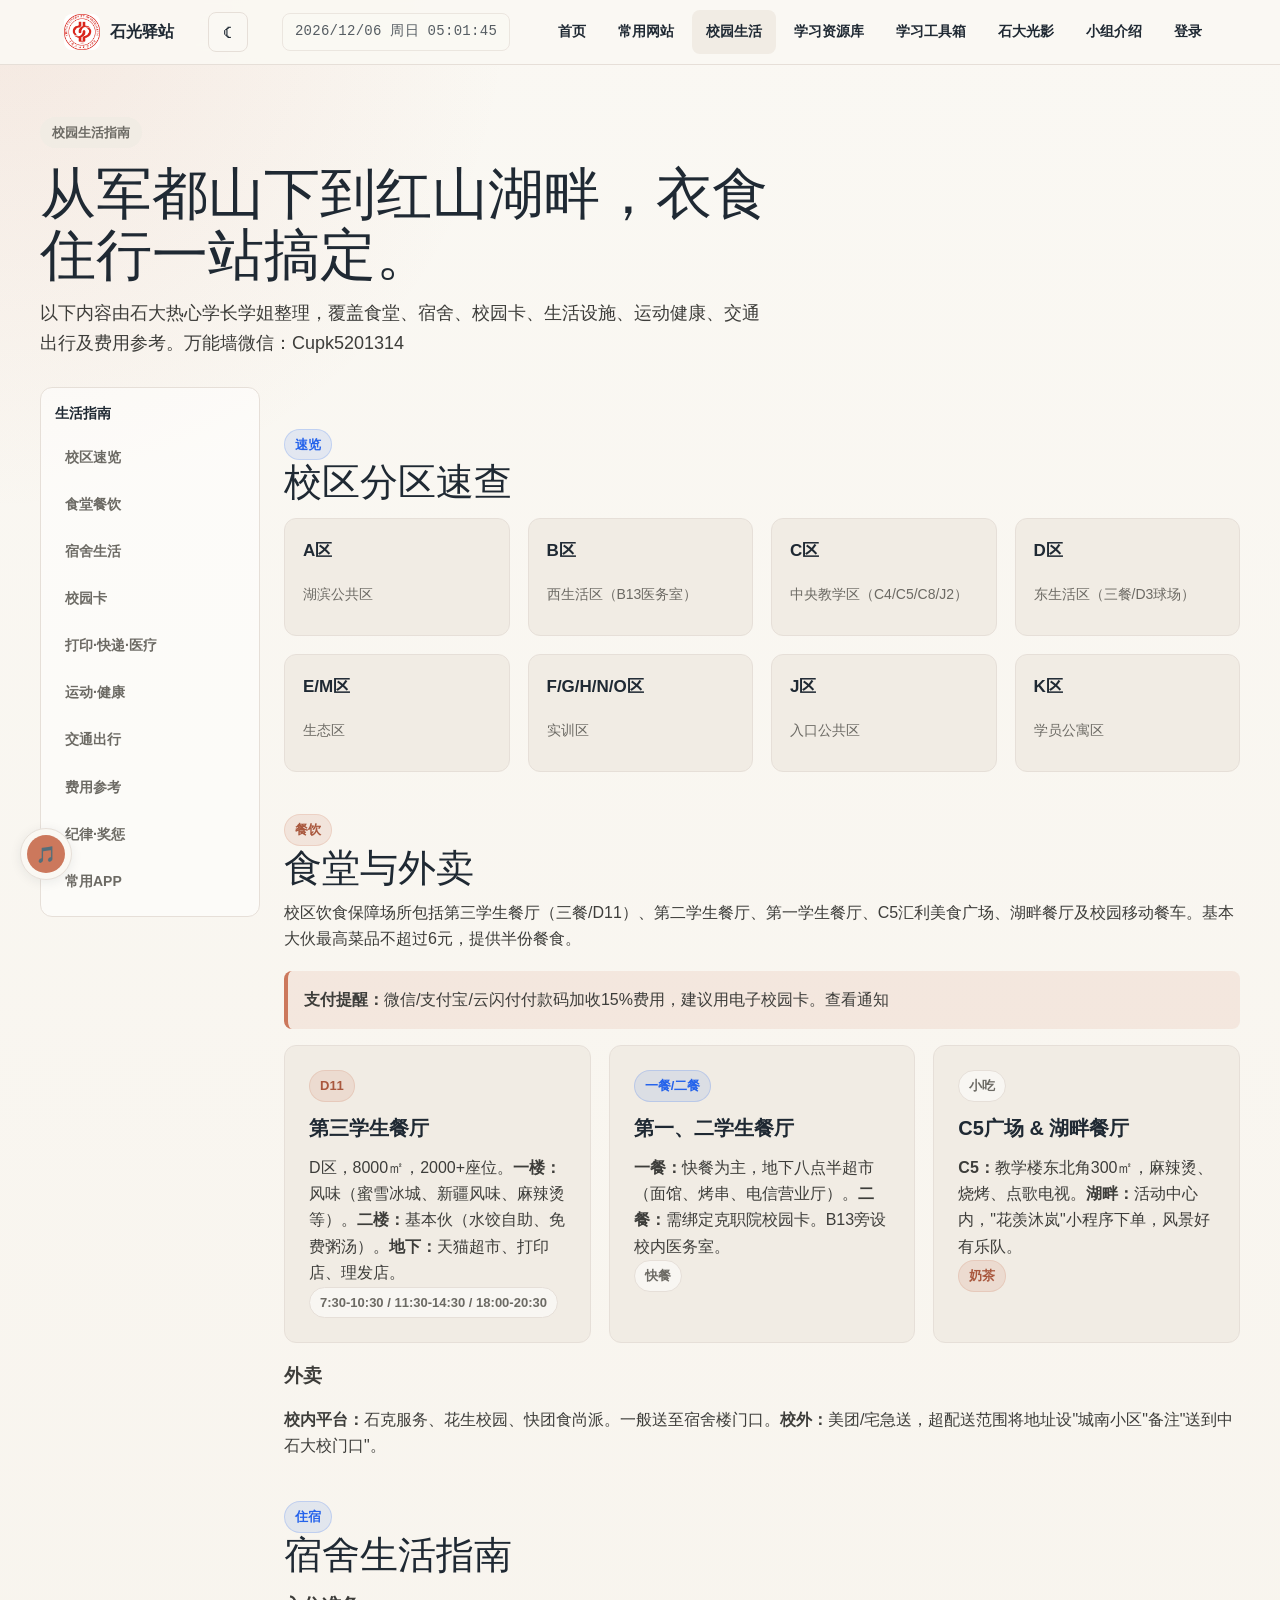
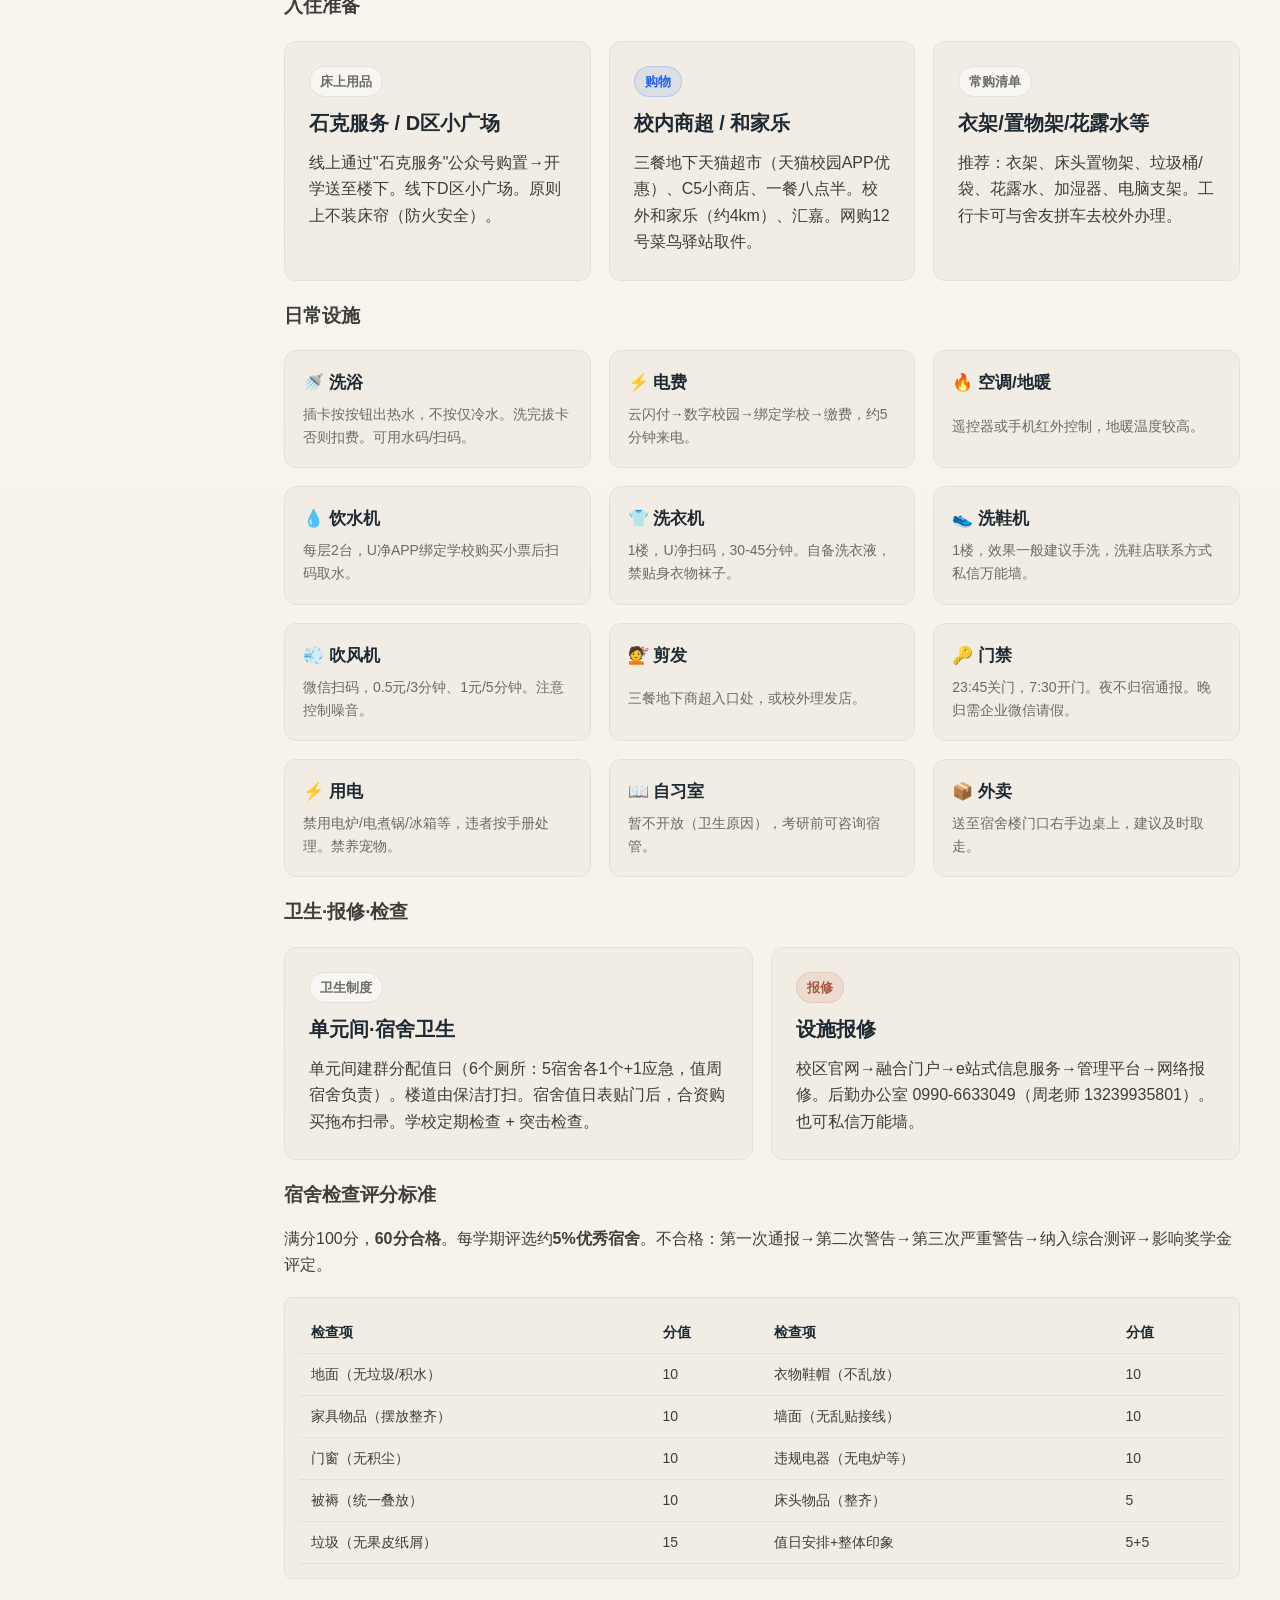
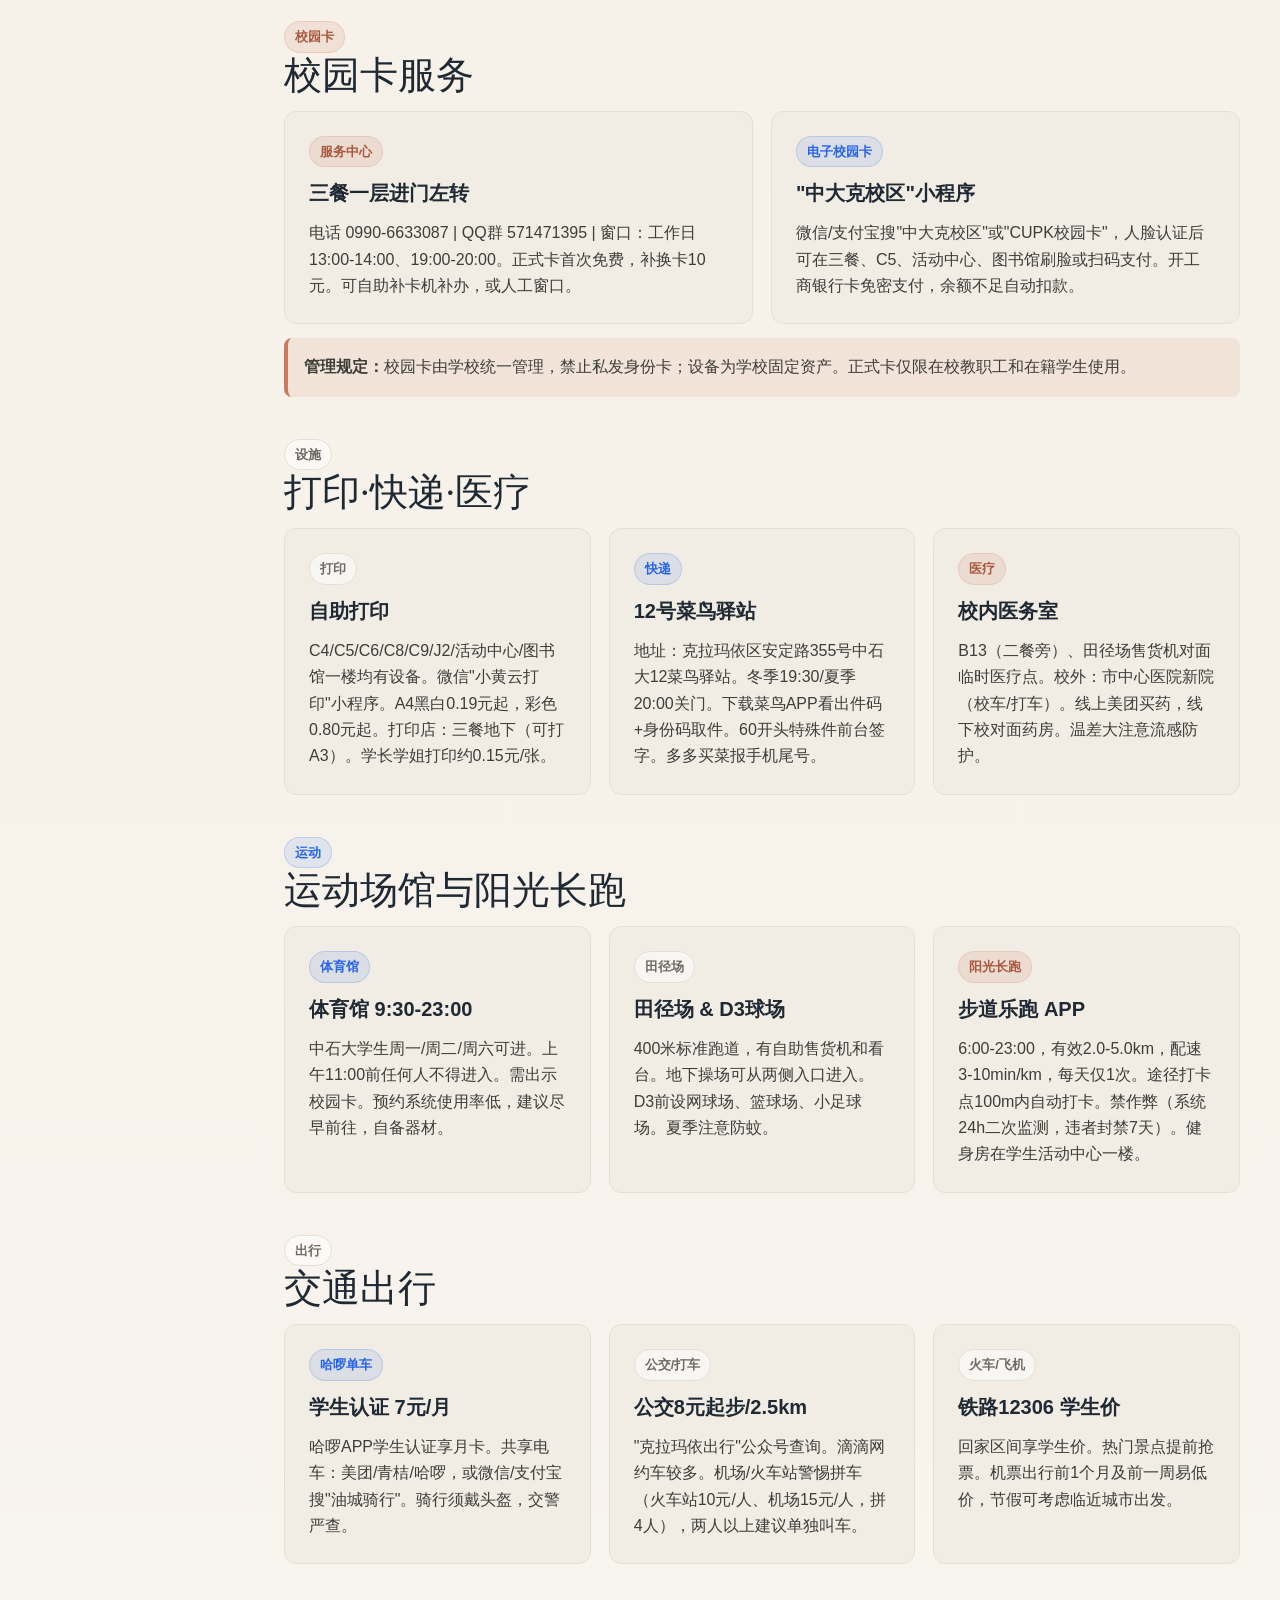
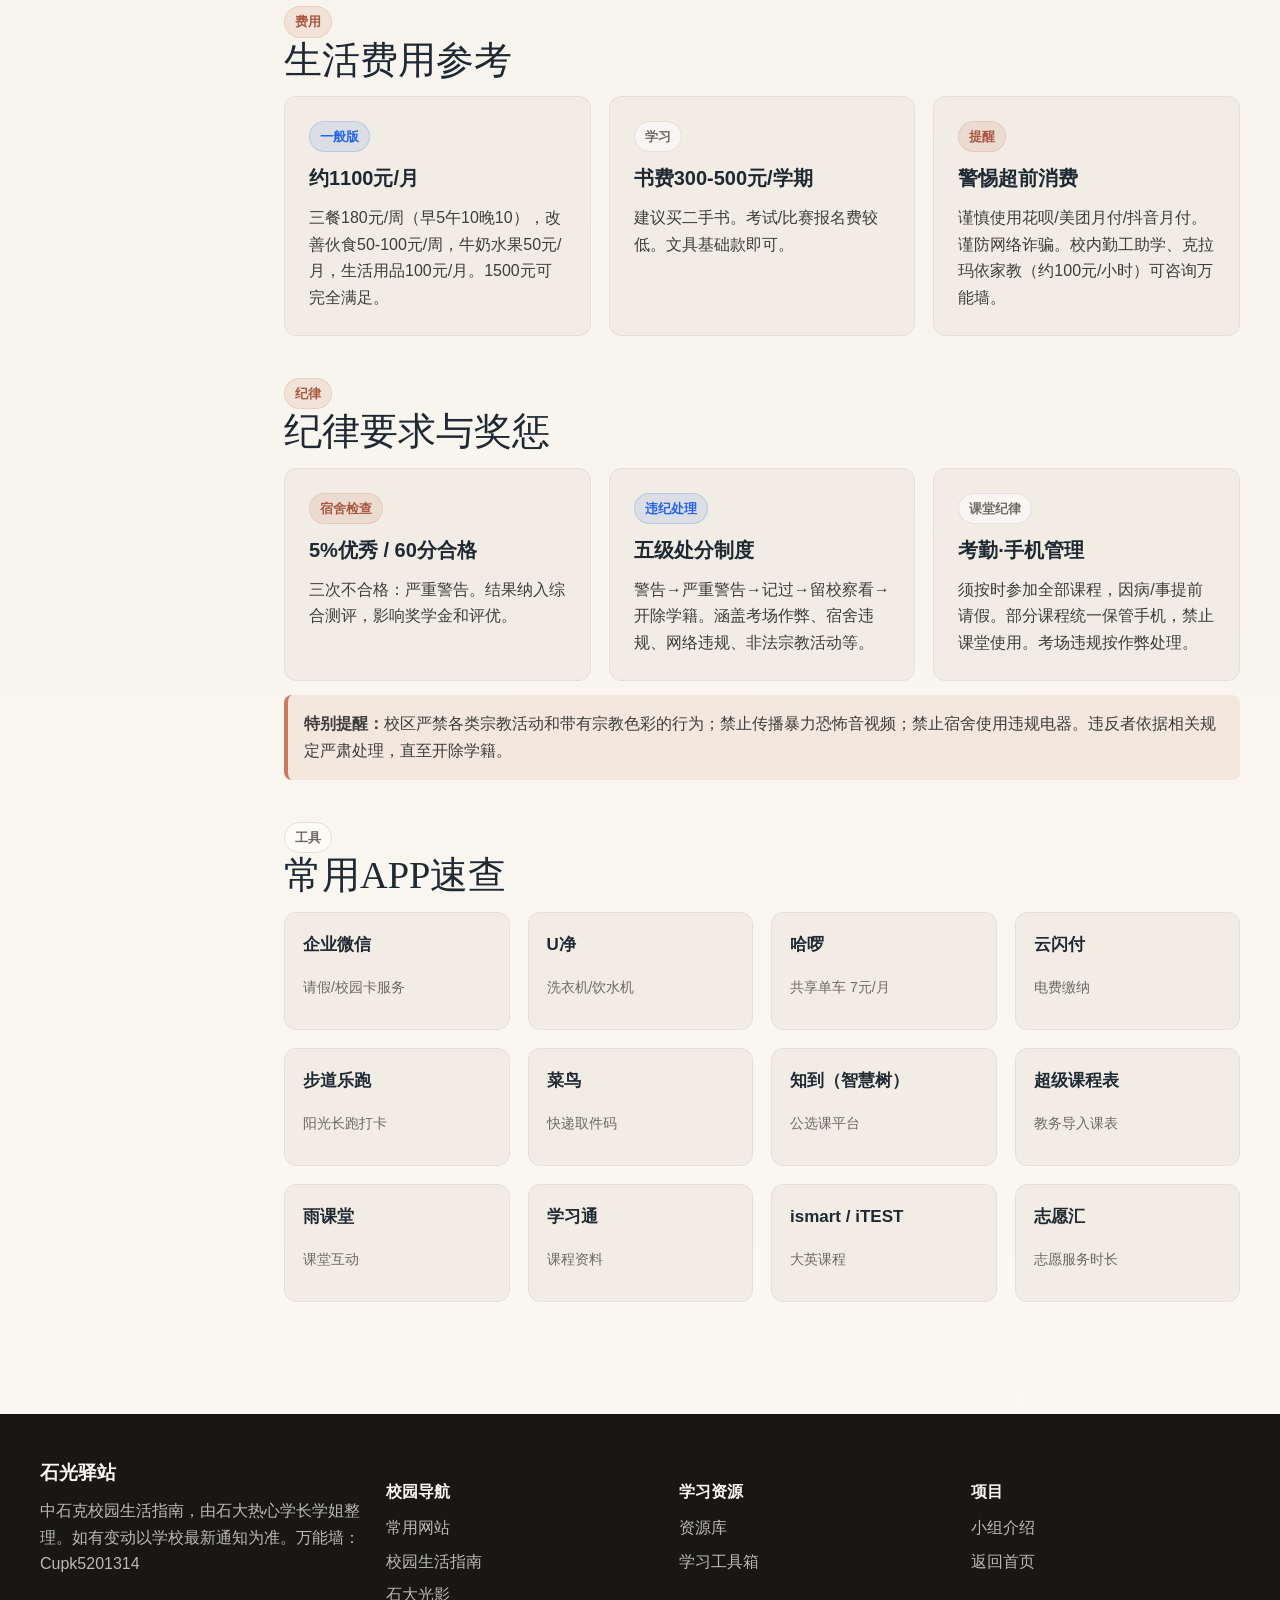
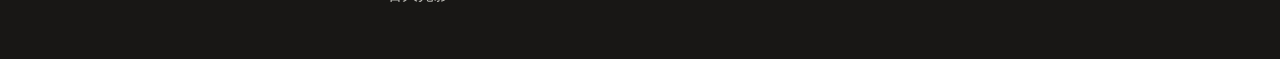
==== commit ffa2ad4e: "feat: add login page and associated functionality - Created a new login page (login.html) with a res" ====
--- a/campus.html
+++ b/campus.html
@@ -1,238 +1,321 @@
-<!DOCTYPE html>
+<!doctype html>
 <html lang="zh-CN">
-<head>
-    <meta charset="UTF-8">
-    <meta name="viewport" content="width=device-width, initial-scale=1.0">
+  <head>
+    <meta charset="UTF-8" />
+    <meta name="viewport" content="width=device-width, initial-scale=1.0" />
+    <meta name="description" content="中石克克拉玛依校区校园生活指南——食堂三餐C5湖畔餐厅、宿舍洗澡电费门禁、校园卡办理、洗衣饮水打印快递、体育馆阳光长跑、交通出行。" />
     <title>校园生活指南 - 石光驿站</title>
-    <link rel="stylesheet" href="css/common.css">
-    <link rel="stylesheet" href="css/pages.css">
-</head>
-<body>
-    <!-- 顶部固定导航栏 -->
+    <link rel="stylesheet" href="css/common.css" />
+    <link rel="stylesheet" href="css/pages.css" />
+  </head>
+  <body>
     <header class="site-header">
-        <div class="nav-wrap">
-            <a class="brand" href="index.html"><img class="brand-mark" src="images/中国石油大学矢量标.jpg" alt="中国石油大学" />石光驿站</a>
-            <button class="nav-toggle" aria-label="打开导航">☰</button>
-            <button class="theme-toggle" type="button" aria-label="切换到暗色模式" title="切换暗色模式">☾</button>
-            <nav class="site-nav">
-                <a class="nav-link" href="index.html">首页</a>
-                <div class="nav-item">
-                    <button class="dropdown-trigger" type="button">校园导航 ▾</button>
-                    <div class="dropdown">
-                        <a href="cupk.html">CUPK校园入口</a>
-                        <a class="active" href="campus.html">校园生活指南</a>
-                        <a href="media.html">视听记录</a>
-                    </div>
-                </div>
-                <div class="nav-item">
-                    <button class="dropdown-trigger" type="button">学习资源 ▾</button>
-                    <div class="dropdown">
-                        <a href="websites.html">资源库</a>
-                        <a href="tools.html">学习工具箱</a>
-                    </div>
-                </div>
-                <a class="nav-link" href="team.html">小组介绍</a>
-            </nav>
+      <div class="nav-wrap">
+        <a class="brand" href="index.html"><img class="brand-mark" src="images/中国石油大学矢量标.jpg" alt="中国石油大学" />石光驿站</a>
+        <button class="nav-toggle" type="button" aria-label="打开导航">☰</button>
+        <button class="theme-toggle" type="button" aria-label="切换到暗色模式" title="切换暗色模式">☾</button>
+        <nav class="site-nav">
+          <a class="nav-link" href="index.html">首页</a>
+          <a class="nav-link" href="cupk.html">常用网站</a>
+          <a class="nav-link active" href="campus.html">校园生活</a>
+          <a class="nav-link" href="websites.html">学习资源库</a>
+          <a class="nav-link" href="tools.html">学习工具箱</a>
+          <a class="nav-link" href="media.html">石大光影</a>
+          <a class="nav-link" href="team.html">小组介绍</a>
+          <a class="nav-link" href="login.html">登录</a>
+        </nav>
+      </div>
+    </header>
+
+    <main class="section tight">
+      <div class="container">
+        <span class="eyebrow">校园生活指南</span>
+        <h1 class="page-title">从军都山下到红山湖畔，衣食住行一站搞定。</h1>
+        <p class="lead">以下内容由石大热心学长学姐整理，覆盖食堂、宿舍、校园卡、生活设施、运动健康、交通出行及费用参考。万能墙微信：Cupk5201314</p>
+
+        <div class="cupk-layout">
+          <aside class="cupk-sidebar" aria-label="页面目录">
+            <strong>生活指南</strong>
+            <a href="#zones">校区速览</a>
+            <a href="#canteen">食堂餐饮</a>
+            <a href="#dorm">宿舍生活</a>
+            <a href="#card">校园卡</a>
+            <a href="#services">打印·快递·医疗</a>
+            <a href="#sports">运动·健康</a>
+            <a href="#transport">交通出行</a>
+            <a href="#cost">费用参考</a>
+            <a href="#discipline">纪律·奖惩</a>
+            <a href="#apps">常用APP</a>
+          </aside>
+
+          <div class="cupk-content">
+
+            <!-- ====== 校区速览 ====== -->
+            <section class="cupk-section" id="zones">
+              <div class="section-heading-row">
+                <div><span class="tag blue">速览</span><h2 class="section-title">校区分区速查</h2></div>
+              </div>
+              <div class="grid cols-4 cupk-mini-grid">
+                <div class="card cupk-mini-card"><strong>A区</strong><span>湖滨公共区</span></div>
+                <div class="card cupk-mini-card"><strong>B区</strong><span>西生活区（B13医务室）</span></div>
+                <div class="card cupk-mini-card"><strong>C区</strong><span>中央教学区（C4/C5/C8/J2）</span></div>
+                <div class="card cupk-mini-card"><strong>D区</strong><span>东生活区（三餐/D3球场）</span></div>
+                <div class="card cupk-mini-card"><strong>E/M区</strong><span>生态区</span></div>
+                <div class="card cupk-mini-card"><strong>F/G/H/N/O区</strong><span>实训区</span></div>
+                <div class="card cupk-mini-card"><strong>J区</strong><span>入口公共区</span></div>
+                <div class="card cupk-mini-card"><strong>K区</strong><span>学员公寓区</span></div>
+              </div>
+            </section>
+
+            <!-- ====== 食堂 ====== -->
+            <section class="cupk-section" id="canteen">
+              <div class="section-heading-row">
+                <div><span class="tag coral">餐饮</span><h2 class="section-title">食堂与外卖</h2></div>
+              </div>
+              <p class="cupk-section-lead">校区饮食保障场所包括第三学生餐厅（三餐/D11）、第二学生餐厅、第一学生餐厅、C5汇利美食广场、湖畔餐厅及校园移动餐车。基本大伙最高菜品不超过6元，提供半份餐食。</p>
+              <div class="notice">
+                <strong>支付提醒：</strong>微信/支付宝/云闪付付款码加收15%费用，建议用电子校园卡。<a href="https://www.cupk.edu.cn/c/2024-04-15/521062.shtml" target="_blank" rel="noopener noreferrer">查看通知</a>
+              </div>
+              <div class="grid cols-3 cupk-grid" style="margin-top:16px">
+                <div class="card cupk-card">
+                  <span class="tag coral">D11</span>
+                  <h3>第三学生餐厅</h3>
+                  <p>D区，8000㎡，2000+座位。<strong>一楼：</strong>风味（蜜雪冰城、新疆风味、麻辣烫等）。<strong>二楼：</strong>基本伙（水饺自助、免费粥汤）。<strong>地下：</strong>天猫超市、打印店、理发店。</p>
+                  <span class="tag">7:30-10:30 / 11:30-14:30 / 18:00-20:30</span>
+                </div>
+                <div class="card cupk-card">
+                  <span class="tag blue">一餐/二餐</span>
+                  <h3>第一、二学生餐厅</h3>
+                  <p><strong>一餐：</strong>快餐为主，地下八点半超市（面馆、烤串、电信营业厅）。<strong>二餐：</strong>需绑定克职院校园卡。B13旁设校内医务室。</p>
+                  <span class="tag">快餐</span>
+                </div>
+                <div class="card cupk-card">
+                  <span class="tag">小吃</span>
+                  <h3>C5广场 & 湖畔餐厅</h3>
+                  <p><strong>C5：</strong>教学楼东北角300㎡，麻辣烫、烧烤、点歌电视。<strong>湖畔：</strong>活动中心内，"花羡沐岚"小程序下单，风景好有乐队。</p>
+                  <span class="tag coral">奶茶</span>
+                </div>
+              </div>
+              <h3 style="margin-top:18px">外卖</h3>
+              <p class="cupk-section-lead"><strong>校内平台：</strong>石克服务、花生校园、快团食尚派。一般送至宿舍楼门口。<strong>校外：</strong>美团/宅急送，超配送范围将地址设"城南小区"备注"送到中石大校门口"。</p>
+            </section>
+
+            <!-- ====== 宿舍 ====== -->
+            <section class="cupk-section" id="dorm">
+              <div class="section-heading-row">
+                <div><span class="tag blue">住宿</span><h2 class="section-title">宿舍生活指南</h2></div>
+              </div>
+
+              <h3>入住准备</h3>
+              <div class="grid cols-3 cupk-grid">
+                <div class="card cupk-card"><span class="tag">床上用品</span><h3>石克服务 / D区小广场</h3><p>线上通过"石克服务"公众号购置→开学送至楼下。线下D区小广场。原则上不装床帘（防火安全）。</p></div>
+                <div class="card cupk-card"><span class="tag blue">购物</span><h3>校内商超 / 和家乐</h3><p>三餐地下天猫超市（天猫校园APP优惠）、C5小商店、一餐八点半。校外和家乐（约4km）、汇嘉。网购12号菜鸟驿站取件。</p></div>
+                <div class="card cupk-card"><span class="tag">常购清单</span><h3>衣架/置物架/花露水等</h3><p>推荐：衣架、床头置物架、垃圾桶/袋、花露水、加湿器、电脑支架。工行卡可与舍友拼车去校外办理。</p></div>
+              </div>
+
+              <h3 style="margin-top:20px">日常设施</h3>
+              <div class="grid cols-3 cupk-mini-grid">
+                <div class="card cupk-mini-card"><strong>🚿 洗浴</strong><span>插卡按按钮出热水，不按仅冷水。洗完拔卡否则扣费。可用水码/扫码。</span></div>
+                <div class="card cupk-mini-card"><strong>⚡ 电费</strong><span>云闪付→数字校园→绑定学校→缴费，约5分钟来电。</span></div>
+                <div class="card cupk-mini-card"><strong>🔥 空调/地暖</strong><span>遥控器或手机红外控制，地暖温度较高。</span></div>
+                <div class="card cupk-mini-card"><strong>💧 饮水机</strong><span>每层2台，U净APP绑定学校购买小票后扫码取水。</span></div>
+                <div class="card cupk-mini-card"><strong>👕 洗衣机</strong><span>1楼，U净扫码，30-45分钟。自备洗衣液，禁贴身衣物袜子。</span></div>
+                <div class="card cupk-mini-card"><strong>👟 洗鞋机</strong><span>1楼，效果一般建议手洗，洗鞋店联系方式私信万能墙。</span></div>
+                <div class="card cupk-mini-card"><strong>💨 吹风机</strong><span>微信扫码，0.5元/3分钟、1元/5分钟。注意控制噪音。</span></div>
+                <div class="card cupk-mini-card"><strong>💇 剪发</strong><span>三餐地下商超入口处，或校外理发店。</span></div>
+                <div class="card cupk-mini-card"><strong>🔑 门禁</strong><span>23:45关门，7:30开门。夜不归宿通报。晚归需企业微信请假。</span></div>
+                <div class="card cupk-mini-card"><strong>⚡ 用电</strong><span>禁用电炉/电煮锅/冰箱等，违者按手册处理。禁养宠物。</span></div>
+                <div class="card cupk-mini-card"><strong>📖 自习室</strong><span>暂不开放（卫生原因），考研前可咨询宿管。</span></div>
+                <div class="card cupk-mini-card"><strong>📦 外卖</strong><span>送至宿舍楼门口右手边桌上，建议及时取走。</span></div>
+              </div>
+
+              <h3 style="margin-top:20px">卫生·报修·检查</h3>
+              <div class="grid cols-2 cupk-grid">
+                <div class="card cupk-card">
+                  <span class="tag">卫生制度</span>
+                  <h3>单元间·宿舍卫生</h3>
+                  <p>单元间建群分配值日（6个厕所：5宿舍各1个+1应急，值周宿舍负责）。楼道由保洁打扫。宿舍值日表贴门后，合资购买拖布扫帚。学校定期检查 + 突击检查。</p>
+                </div>
+                <div class="card cupk-card">
+                  <span class="tag coral">报修</span>
+                  <h3>设施报修</h3>
+                  <p>校区官网→融合门户→e站式信息服务→管理平台→网络报修。后勤办公室 0990-6633049（周老师 13239935801）。也可私信万能墙。</p>
+                </div>
+              </div>
+
+              <h3 style="margin-top:20px">宿舍检查评分标准</h3>
+              <p class="cupk-section-lead">满分100分，<strong>60分合格</strong>。每学期评选约<strong>5%优秀宿舍</strong>。不合格：第一次通报→第二次警告→第三次严重警告→纳入综合测评→影响奖学金评定。</p>
+              <div class="gpa-table-wrap">
+                <table class="gpa-table">
+                  <thead><tr><th>检查项</th><th>分值</th><th>检查项</th><th>分值</th></tr></thead>
+                  <tbody>
+                    <tr><td>地面（无垃圾/积水）</td><td>10</td><td>衣物鞋帽（不乱放）</td><td>10</td></tr>
+                    <tr><td>家具物品（摆放整齐）</td><td>10</td><td>墙面（无乱贴接线）</td><td>10</td></tr>
+                    <tr><td>门窗（无积尘）</td><td>10</td><td>违规电器（无电炉等）</td><td>10</td></tr>
+                    <tr><td>被褥（统一叠放）</td><td>10</td><td>床头物品（整齐）</td><td>5</td></tr>
+                    <tr><td>垃圾（无果皮纸屑）</td><td>15</td><td>值日安排+整体印象</td><td>5+5</td></tr>
+                  </tbody>
+                </table>
+              </div>
+            </section>
+
+            <!-- ====== 校园卡 ====== -->
+            <section class="cupk-section" id="card">
+              <div class="section-heading-row">
+                <div><span class="tag coral">校园卡</span><h2 class="section-title">校园卡服务</h2></div>
+              </div>
+              <div class="grid cols-2 cupk-grid">
+                <div class="card cupk-card">
+                  <span class="tag coral">服务中心</span>
+                  <h3>三餐一层进门左转</h3>
+                  <p>电话 0990-6633087 | QQ群 571471395 | 窗口：工作日 13:00-14:00、19:00-20:00。正式卡首次免费，补换卡10元。可自助补卡机补办，或人工窗口。</p>
+                </div>
+                <div class="card cupk-card">
+                  <span class="tag blue">电子校园卡</span>
+                  <h3>"中大克校区"小程序</h3>
+                  <p>微信/支付宝搜"中大克校区"或"CUPK校园卡"，人脸认证后可在三餐、C5、活动中心、图书馆刷脸或扫码支付。开工商银行卡免密支付，余额不足自动扣款。</p>
+                </div>
+              </div>
+              <div class="notice" style="margin-top:14px">
+                <strong>管理规定：</strong>校园卡由学校统一管理，禁止私发身份卡；设备为学校固定资产。正式卡仅限在校教职工和在籍学生使用。
+              </div>
+            </section>
+
+            <!-- ====== 打印·快递·医疗 ====== -->
+            <section class="cupk-section" id="services">
+              <div class="section-heading-row">
+                <div><span class="tag">设施</span><h2 class="section-title">打印·快递·医疗</h2></div>
+              </div>
+              <div class="grid cols-3 cupk-grid">
+                <div class="card cupk-card">
+                  <span class="tag">打印</span>
+                  <h3>自助打印</h3>
+                  <p>C4/C5/C6/C8/C9/J2/活动中心/图书馆一楼均有设备。微信"小黄云打印"小程序。A4黑白0.19元起，彩色0.80元起。打印店：三餐地下（可打A3）。学长学姐打印约0.15元/张。</p>
+                </div>
+                <div class="card cupk-card">
+                  <span class="tag blue">快递</span>
+                  <h3>12号菜鸟驿站</h3>
+                  <p>地址：克拉玛依区安定路355号中石大12菜鸟驿站。冬季19:30/夏季20:00关门。下载菜鸟APP看出件码+身份码取件。60开头特殊件前台签字。多多买菜报手机尾号。</p>
+                </div>
+                <div class="card cupk-card">
+                  <span class="tag coral">医疗</span>
+                  <h3>校内医务室</h3>
+                  <p>B13（二餐旁）、田径场售货机对面临时医疗点。校外：市中心医院新院（校车/打车）。线上美团买药，线下校对面药房。温差大注意流感防护。</p>
+                </div>
+              </div>
+            </section>
+
+            <!-- ====== 运动·健康 ====== -->
+            <section class="cupk-section" id="sports">
+              <div class="section-heading-row">
+                <div><span class="tag blue">运动</span><h2 class="section-title">运动场馆与阳光长跑</h2></div>
+              </div>
+              <div class="grid cols-3 cupk-grid">
+                <div class="card cupk-card">
+                  <span class="tag blue">体育馆</span>
+                  <h3>体育馆 9:30-23:00</h3>
+                  <p>中石大学生周一/周二/周六可进。上午11:00前任何人不得进入。需出示校园卡。预约系统使用率低，建议尽早前往，自备器材。</p>
+                </div>
+                <div class="card cupk-card">
+                  <span class="tag">田径场</span>
+                  <h3>田径场 & D3球场</h3>
+                  <p>400米标准跑道，有自助售货机和看台。地下操场可从两侧入口进入。D3前设网球场、篮球场、小足球场。夏季注意防蚊。</p>
+                </div>
+                <div class="card cupk-card">
+                  <span class="tag coral">阳光长跑</span>
+                  <h3>步道乐跑 APP</h3>
+                  <p>6:00-23:00，有效2.0-5.0km，配速3-10min/km，每天仅1次。途径打卡点100m内自动打卡。禁作弊（系统24h二次监测，违者封禁7天）。健身房在学生活动中心一楼。</p>
+                </div>
+              </div>
+            </section>
+
+            <!-- ====== 交通 ====== -->
+            <section class="cupk-section" id="transport">
+              <div class="section-heading-row">
+                <div><span class="tag">出行</span><h2 class="section-title">交通出行</h2></div>
+              </div>
+              <div class="grid cols-3 cupk-grid">
+                <div class="card cupk-card">
+                  <span class="tag blue">哈啰单车</span>
+                  <h3>学生认证 7元/月</h3>
+                  <p>哈啰APP学生认证享月卡。共享电车：美团/青桔/哈啰，或微信/支付宝搜"油城骑行"。骑行须戴头盔，交警严查。</p>
+                </div>
+                <div class="card cupk-card">
+                  <span class="tag">公交/打车</span>
+                  <h3>公交8元起步/2.5km</h3>
+                  <p>"克拉玛依出行"公众号查询。滴滴网约车较多。机场/火车站警惕拼车（火车站10元/人、机场15元/人，拼4人），两人以上建议单独叫车。</p>
+                </div>
+                <div class="card cupk-card">
+                  <span class="tag">火车/飞机</span>
+                  <h3>铁路12306 学生价</h3>
+                  <p>回家区间享学生价。热门景点提前抢票。机票出行前1个月及前一周易低价，节假可考虑临近城市出发。</p>
+                </div>
+              </div>
+            </section>
+
+            <!-- ====== 费用 ====== -->
+            <section class="cupk-section" id="cost">
+              <div class="section-heading-row">
+                <div><span class="tag coral">费用</span><h2 class="section-title">生活费用参考</h2></div>
+              </div>
+              <div class="grid cols-3 cupk-grid">
+                <div class="card cupk-card"><span class="tag blue">一般版</span><h3>约1100元/月</h3><p>三餐180元/周（早5午10晚10），改善伙食50-100元/周，牛奶水果50元/月，生活用品100元/月。1500元可完全满足。</p></div>
+                <div class="card cupk-card"><span class="tag">学习</span><h3>书费300-500元/学期</h3><p>建议买二手书。考试/比赛报名费较低。文具基础款即可。</p></div>
+                <div class="card cupk-card"><span class="tag coral">提醒</span><h3>警惕超前消费</h3><p>谨慎使用花呗/美团月付/抖音月付。谨防网络诈骗。校内勤工助学、克拉玛依家教（约100元/小时）可咨询万能墙。</p></div>
+              </div>
+            </section>
+
+            <!-- ====== 纪律 ====== -->
+            <section class="cupk-section" id="discipline">
+              <div class="section-heading-row">
+                <div><span class="tag coral">纪律</span><h2 class="section-title">纪律要求与奖惩</h2></div>
+              </div>
+              <div class="grid cols-3 cupk-grid">
+                <div class="card cupk-card"><span class="tag coral">宿舍检查</span><h3>5%优秀 / 60分合格</h3><p>三次不合格：严重警告。结果纳入综合测评，影响奖学金和评优。</p></div>
+                <div class="card cupk-card"><span class="tag blue">违纪处理</span><h3>五级处分制度</h3><p>警告→严重警告→记过→留校察看→开除学籍。涵盖考场作弊、宿舍违规、网络违规、非法宗教活动等。</p></div>
+                <div class="card cupk-card"><span class="tag">课堂纪律</span><h3>考勤·手机管理</h3><p>须按时参加全部课程，因病/事提前请假。部分课程统一保管手机，禁止课堂使用。考场违规按作弊处理。</p></div>
+              </div>
+              <div class="notice" style="margin-top:14px">
+                <strong>特别提醒：</strong>校区严禁各类宗教活动和带有宗教色彩的行为；禁止传播暴力恐怖音视频；禁止宿舍使用违规电器。违反者依据相关规定严肃处理，直至开除学籍。
+              </div>
+            </section>
+
+            <!-- ====== APP ====== -->
+            <section class="cupk-section" id="apps">
+              <div class="section-heading-row">
+                <div><span class="tag">工具</span><h2 class="section-title">常用APP速查</h2></div>
+              </div>
+              <div class="grid cols-4 cupk-mini-grid">
+                <div class="card cupk-mini-card"><strong>企业微信</strong><span>请假/校园卡服务</span></div>
+                <div class="card cupk-mini-card"><strong>U净</strong><span>洗衣机/饮水机</span></div>
+                <div class="card cupk-mini-card"><strong>哈啰</strong><span>共享单车 7元/月</span></div>
+                <div class="card cupk-mini-card"><strong>云闪付</strong><span>电费缴纳</span></div>
+                <div class="card cupk-mini-card"><strong>步道乐跑</strong><span>阳光长跑打卡</span></div>
+                <div class="card cupk-mini-card"><strong>菜鸟</strong><span>快递取件码</span></div>
+                <div class="card cupk-mini-card"><strong>知到（智慧树）</strong><span>公选课平台</span></div>
+                <div class="card cupk-mini-card"><strong>超级课程表</strong><span>教务导入课表</span></div>
+                <div class="card cupk-mini-card"><strong>雨课堂</strong><span>课堂互动</span></div>
+                <div class="card cupk-mini-card"><strong>学习通</strong><span>课程资料</span></div>
+                <div class="card cupk-mini-card"><strong>ismart / iTEST</strong><span>大英课程</span></div>
+                <div class="card cupk-mini-card"><strong>志愿汇</strong><span>志愿服务时长</span></div>
+              </div>
+            </section>
+
+          </div>
         </div>
-    </header>
-
-    <main class="section tight">
-        <div class="container">
-            <span class="eyebrow">校园生活指南</span>
-            <h1 class="page-title">食堂、宿舍、运动、出行，一个页面讲清楚。</h1>
-            <p class="lead">以下内容覆盖中石克克拉玛依校区日常生活的方方面面，适合新生快速了解，也适合老生按需查阅。</p>
-
-            <!-- 图文混排区1：上图下文式卡片网格 —— 食堂与饮食 -->
-            <section class="campus-section" id="canteen">
-                <div class="section-heading-row">
-                    <div>
-                        <span class="tag coral">餐饮</span>
-                        <h2 class="section-title">食堂与饮食</h2>
-                    </div>
-                </div>
-                <p class="lead campus-section-lead">校区主要食堂分布在校内生活区，菜品涵盖西北风味和各地小吃。支持校园卡、微信、支付宝等多种支付方式。</p>
-                <div class="campus-card-grid">
-                    <article class="campus-image-card">
-                        <div class="campus-card-icon">🍽️</div>
-                        <h3>第一食堂</h3>
-                        <p class="campus-card-desc">位于生活区中心，一楼大众餐、二楼风味窗口。推荐窗口：拌面、麻辣烫、早餐豆浆油条。</p>
-                        <span class="tag">早餐 6:30-9:00</span>
-                        <span class="tag">午餐 11:00-13:00</span>
-                        <span class="tag">晚餐 17:00-19:30</span>
-                    </article>
-                    <article class="campus-image-card">
-                        <div class="campus-card-icon">🍜</div>
-                        <h3>第二食堂</h3>
-                        <p class="campus-card-desc">靠近教学区，方便课间用餐。以套餐和盖浇饭为主，适合快速解决午饭。楼上设有清真餐厅。</p>
-                        <span class="tag blue">推荐：黄焖鸡米饭</span>
-                    </article>
-                    <article class="campus-image-card">
-                        <div class="campus-card-icon">☕</div>
-                        <h3>校内其他餐饮</h3>
-                        <p class="campus-card-desc">图书馆咖啡角、学生活动中心奶茶店、超市速食区。适合课间补充能量或小组讨论时小坐。</p>
-                        <span class="tag">图书馆一楼</span>
-                        <span class="tag">学生活动中心</span>
-                    </article>
-                </div>
-            </section>
-
-            <!-- 图文混排区2：左图标右文字 —— 宿舍与生活区 -->
-            <section class="campus-section" id="dorm">
-                <div class="section-heading-row">
-                    <div>
-                        <span class="tag blue">住宿</span>
-                        <h2 class="section-title">宿舍与生活区</h2>
-                    </div>
-                </div>
-                <p class="lead campus-section-lead">学生宿舍分为本科生区和研究生区，标准四人间，配备独立卫浴、空调和暖气。每个楼层设公共洗衣房和饮水机。</p>
-                <div class="campus-icon-text-list">
-                    <div class="campus-icon-text-item">
-                        <div class="campus-icon-block">🏠</div>
-                        <div class="campus-text-block">
-                            <h3>本科生宿舍</h3>
-                            <p>标准四人间，上床下桌，独立卫浴。每层有公共洗衣房（微信扫码使用），一楼有自动售货机和微波炉。门禁时间为 23:30，晚归需登记。</p>
-                        </div>
-                    </div>
-                    <div class="campus-icon-text-item">
-                        <div class="campus-icon-block">🏢</div>
-                        <div class="campus-text-block">
-                            <h3>研究生宿舍</h3>
-                            <p>研究生公寓条件较好，部分为双人间。宿舍区相对安静，靠近实验室和研究生教学楼。水电费通过校园卡自助缴纳。</p>
-                        </div>
-                    </div>
-                    <div class="campus-icon-text-item">
-                        <div class="campus-icon-block">🛒</div>
-                        <div class="campus-text-block">
-                            <h3>生活配套</h3>
-                            <p>校内超市位于生活区一楼，营业时间 8:00-22:00，可购买日用品、零食和文具。快递驿站设在生活区入口处，取件凭取件码，寄件可现场下单。</p>
-                        </div>
-                    </div>
-                </div>
-            </section>
-
-            <!-- 图文混排区3：标签+网格图文 —— 运动场馆 -->
-            <section class="campus-section" id="sports">
-                <div class="section-heading-row">
-                    <div>
-                        <span class="tag">运动</span>
-                        <h2 class="section-title">运动场馆</h2>
-                    </div>
-                </div>
-                <p class="lead campus-section-lead">校区运动设施齐全，大部分场馆凭校园卡免费或低价使用。以下为常用运动场所及开放时间。</p>
-                <div class="campus-card-grid">
-                    <article class="campus-image-card">
-                        <div class="campus-card-icon">⚽</div>
-                        <h3>田径场</h3>
-                        <p>标准400米塑胶跑道，中间为足球场。适合晨跑、夜跑和足球活动。夜间有灯光照明。</p>
-                        <span class="tag blue">全天开放</span>
-                    </article>
-                    <article class="campus-image-card">
-                        <div class="campus-card-icon">🏀</div>
-                        <h3>篮球场</h3>
-                        <p>室外篮球场共6个全场，地面为塑胶材质。靠近宿舍区，方便课后打球。无需预约，先到先得。</p>
-                        <span class="tag blue">全天开放</span>
-                    </article>
-                    <article class="campus-image-card">
-                        <div class="campus-card-icon">🏊</div>
-                        <h3>游泳馆</h3>
-                        <p>室内恒温泳池，标准50米泳道。需携带校园卡和泳帽，按场次入场。冬季水温保持在26-28℃。</p>
-                        <span class="tag coral">需预约</span>
-                        <span class="tag">周一闭馆</span>
-                    </article>
-                    <article class="campus-image-card">
-                        <div class="campus-card-icon">🏸</div>
-                        <h3>体育馆</h3>
-                        <p>室内综合体育馆，含羽毛球、乒乓球、健身房。健身房器材齐全，需穿运动鞋入场。部分时段有体育课占用。</p>
-                        <span class="tag">凭校园卡入场</span>
-                    </article>
-                </div>
-            </section>
-
-            <!-- 图文混排区4：图标+描述列表 —— 交通出行 -->
-            <section class="campus-section" id="transport">
-                <div class="section-heading-row">
-                    <div>
-                        <span class="tag blue">出行</span>
-                        <h2 class="section-title">交通出行</h2>
-                    </div>
-                </div>
-                <p class="lead campus-section-lead">校区位于克拉玛依市，公共交通方便。以下整理常用的出行方式和路线信息。</p>
-                <div class="campus-transport-grid">
-                    <article class="card campus-transport-card">
-                        <div class="transport-icon-big">🚌</div>
-                        <div class="transport-info">
-                            <h3>校车/班车</h3>
-                            <p>往返于校区和市区之间，校内师生免费乘坐。工作日定时发车，周末班次减少。具体时刻表见融合门户通知。</p>
-                            <span class="tag blue">免费</span>
-                            <span class="tag">需刷卡</span>
-                        </div>
-                    </article>
-                    <article class="card campus-transport-card">
-                        <div class="transport-icon-big">🚕</div>
-                        <div class="transport-info">
-                            <h3>公交与打车</h3>
-                            <p>校门口有公交站，可乘坐公交到达市区各主要区域。打车或网约车也很方便，到市区约15-20分钟。</p>
-                            <span class="tag">公交1元起</span>
-                        </div>
-                    </article>
-                    <article class="card campus-transport-card">
-                        <div class="transport-icon-big">🚲</div>
-                        <div class="transport-info">
-                            <h3>共享单车</h3>
-                            <p>校内和校门口均有共享单车停放点，适合短距离出行。用手机App扫码即可使用，月卡更划算。</p>
-                            <span class="tag blue">校内外通用</span>
-                        </div>
-                    </article>
-                </div>
-            </section>
-
-            <!-- 图文混排区5：图标+说明列表 —— 校园卡服务 -->
-            <section class="campus-section" id="card">
-                <div class="section-heading-row">
-                    <div>
-                        <span class="tag coral">校园卡</span>
-                        <h2 class="section-title">校园卡服务</h2>
-                    </div>
-                </div>
-                <p class="lead campus-section-lead">校园卡是校内消费和身份认证的主要凭证，可以用于食堂、超市、图书馆、门禁和宿舍水电缴费。</p>
-                <div class="campus-icon-text-list">
-                    <div class="campus-icon-text-item">
-                        <div class="campus-icon-block">💳</div>
-                        <div class="campus-text-block">
-                            <h3>充值方式</h3>
-                            <p>可通过融合门户在线充值，也可在食堂自助充值机现金充值。推荐使用企业微信绑定校园卡，随时查看余额和消费记录。</p>
-                        </div>
-                    </div>
-                    <div class="campus-icon-text-item">
-                        <div class="campus-icon-block">🔑</div>
-                        <div class="campus-text-block">
-                            <h3>门禁与借阅</h3>
-                            <p>校园卡是宿舍门禁和图书馆借阅的唯一凭证。进图书馆需刷卡，借书需本人校园卡，不可转借他人。</p>
-                        </div>
-                    </div>
-                    <div class="campus-icon-text-item">
-                        <div class="campus-icon-block">🔄</div>
-                        <div class="campus-text-block">
-                            <h3>挂失与补办</h3>
-                            <p>校园卡遗失后请第一时间在企业微信或融合门户挂失。补办需携带身份证和学生证，到信息管理部办理，工本费20元。</p>
-                        </div>
-                    </div>
-                </div>
-            </section>
-        </div>
+      </div>
     </main>
 
-    <!-- 页脚 -->
     <footer class="site-footer">
-        <div class="container footer-grid">
-            <div><h3>石光驿站</h3><p>中石克校园生活指南，信息整理自学校官网和同学经验，如有变动以学校最新通知为准。</p></div>
-            <div><h4>校园导航</h4><a href="cupk.html">CUPK校园入口</a><a href="campus.html">校园生活指南</a><a href="media.html">视听记录</a></div>
-            <div><h4>学习资源</h4><a href="websites.html">资源库</a><a href="tools.html">学习工具箱</a></div>
-            <div><h4>项目</h4><a href="team.html">小组介绍</a><a href="index.html">返回首页</a></div>
-        </div>
+      <div class="container footer-grid">
+        <div><h3>石光驿站</h3><p>中石克校园生活指南，由石大热心学长学姐整理。如有变动以学校最新通知为准。万能墙：Cupk5201314</p></div>
+        <div><h4>校园导航</h4><a href="cupk.html">常用网站</a><a href="campus.html">校园生活指南</a><a href="media.html">石大光影</a></div>
+        <div><h4>学习资源</h4><a href="websites.html">资源库</a><a href="tools.html">学习工具箱</a></div>
+        <div><h4>项目</h4><a href="team.html">小组介绍</a><a href="index.html">返回首页</a></div>
+      </div>
     </footer>
-    <button class="back-top" aria-label="返回顶部">↑</button>
+    <button class="back-top" type="button" aria-label="返回顶部">↑</button>
     <script src="javascript/storage.js"></script>
     <script src="javascript/common.js"></script>
-</body>
+  </body>
 </html>
--- a/css/common.css
+++ b/css/common.css
@@ -29,6 +29,34 @@
     box-sizing: border-box;
 }
 
+/* 焦点指示：键盘用户能看见当前焦点 */
+:focus-visible {
+    outline: 2px solid var(--coral);
+    outline-offset: 2px;
+    border-radius: 2px;
+}
+
+/* 仅在需要暗色/亮色切换的元素上做颜色过渡 */
+a, button, input, select, textarea, .card, .nav-link, .tag, .button,
+.quick-entry-card, .category-card, .featured-card, .resource-card,
+.mini-resource, .campus-image-card, .campus-icon-text-item, .campus-transport-card,
+.media-gallery-card, .filter-tab, .tab, .scenario-button, .topic-link-list a,
+.cupk-sidebar a, .cupk-mini-card, .quick-card, .stat-item, .panel,
+.search-bar, .search-results, .favorite-btn, .music-player,
+.site-header, .code-block, .panel-dark, .notice, .empty-state,
+.resource-chip, .mini-bubble {
+    transition: background-color 0.3s ease, color 0.3s ease, border-color 0.3s ease, box-shadow 0.3s ease;
+}
+
+/* 尊重用户减少动画偏好 */
+@media (prefers-reduced-motion: reduce) {
+    *, *::before, *::after {
+        transition-duration: 0s !important;
+        animation-duration: 0s !important;
+        scroll-behavior: auto !important;
+    }
+}
+
 html {
     scroll-behavior: smooth;
 }
@@ -54,6 +82,45 @@
     display: block;
 }
 
+/* 滚动入场动画：元素进入视口时淡入上移（transition 由 * 选择器统一提供） */
+.fade-up {
+    opacity: 0;
+    transform: translateY(28px);
+}
+
+.fade-up-visible {
+    opacity: 1;
+    transform: translateY(0);
+}
+
+/* 为网格子元素添加依次延迟，产生波浪效果 */
+@media (prefers-reduced-motion: no-preference) {
+    .grid.cols-2 > .fade-up:nth-child(2),
+    .grid.cols-3 > .fade-up:nth-child(2),
+    .grid.cols-4 > .fade-up:nth-child(2),
+    .campus-card-grid > .fade-up:nth-child(2),
+    .media-gallery-grid > .fade-up:nth-child(2) { transition-delay: 0.08s; }
+
+    .grid.cols-2 > .fade-up:nth-child(3),
+    .grid.cols-3 > .fade-up:nth-child(3),
+    .grid.cols-4 > .fade-up:nth-child(3),
+    .campus-card-grid > .fade-up:nth-child(3),
+    .media-gallery-grid > .fade-up:nth-child(3) { transition-delay: 0.16s; }
+
+    .grid.cols-3 > .fade-up:nth-child(4),
+    .grid.cols-4 > .fade-up:nth-child(4),
+    .campus-card-grid > .fade-up:nth-child(4),
+    .media-gallery-grid > .fade-up:nth-child(4) { transition-delay: 0.24s; }
+}
+
+/* 尊重用户减少动画偏好：取消入场动画，保留颜色过渡 */
+@media (prefers-reduced-motion: reduce) {
+    .fade-up {
+        opacity: 1;
+        transform: none;
+    }
+}
+
 .site-header {
     /* 顶部导航保持固定，方便在多页面间快速跳转。 */
     position: sticky;
@@ -109,57 +176,22 @@
     gap: 4px;
 }
 
-.nav-item {
-    position: relative;
-}
-
-.nav-link,
-.dropdown-trigger {
+.nav-link {
     border: 0;
     background: transparent;
     color: var(--ink);
     font: inherit;
     font-size: 14px;
     font-weight: 600;
-    padding: 10px 12px;
+    padding: 10px 14px;
     border-radius: var(--radius-md);
     cursor: pointer;
+    white-space: nowrap;
 }
 
 .nav-link:hover,
-.dropdown-trigger:hover,
 .nav-link.active {
     background: var(--surface);
-}
-
-.dropdown {
-    position: absolute;
-    top: calc(100% + 8px);
-    left: 0;
-    min-width: 190px;
-    padding: 8px;
-    background: var(--canvas);
-    border: 1px solid var(--line);
-    border-radius: var(--radius-lg);
-    box-shadow: var(--shadow-soft);
-    display: none;
-}
-
-.dropdown.open {
-    display: grid;
-    gap: 4px;
-}
-
-.dropdown a {
-    padding: 9px 10px;
-    border-radius: var(--radius-md);
-    color: var(--body);
-    font-size: 14px;
-}
-
-.dropdown a:hover {
-    background: var(--surface);
-    color: var(--ink);
 }
 
 .container {
@@ -211,8 +243,9 @@
     font-family: Georgia, "Times New Roman", SimSun, serif;
     font-size: clamp(40px, 6vw, 70px);
     font-weight: 500;
-    line-height: 1.04;
+    line-height: 1.15;
     letter-spacing: 0;
+    text-wrap: balance;
 }
 
 .page-title {
@@ -597,16 +630,9 @@
         display: flex;
     }
 
-    .nav-link,
-    .dropdown-trigger {
+    .nav-link {
         width: 100%;
         text-align: left;
-    }
-
-    .dropdown {
-        position: static;
-        box-shadow: none;
-        margin: 4px 0 8px;
     }
 
     .hero-grid,
@@ -640,6 +666,21 @@
 .theme-toggle:hover {
     background: var(--surface);
     border-color: var(--coral);
+}
+
+.nav-clock {
+    font-family: "SF Mono", "Cascadia Code", Consolas, monospace;
+    font-size: 14px;
+    color: var(--ink);
+    opacity: 0.75;
+    padding: 6px 12px;
+    border: 1px solid var(--line);
+    border-radius: var(--radius-md);
+    background: var(--canvas);
+    white-space: nowrap;
+    -webkit-user-select: none;
+    user-select: none;
+    letter-spacing: 0.02em;
 }
 
 [data-theme="dark"] {
@@ -695,14 +736,8 @@
 }
 
 [data-theme="dark"] .nav-link:hover,
-[data-theme="dark"] .dropdown-trigger:hover,
 [data-theme="dark"] .nav-link.active {
     background: var(--surface-strong);
-}
-
-[data-theme="dark"] .dropdown {
-    background: var(--surface);
-    border-color: var(--line);
 }
 
 [data-theme="dark"] input,
@@ -840,6 +875,178 @@
     background: #111;
 }
 
+/* ================================================================
+   跨页面音乐播放器 —— 右下角浮动小组件
+   ================================================================ */
+.music-player {
+    position: fixed;
+    bottom: 20px;
+    left: 20px;
+    z-index: 60;
+    display: flex;
+    align-items: center;
+    gap: 0;
+    background: var(--canvas);
+    border: 1px solid var(--line);
+    border-radius: 50px;
+    box-shadow: 0 4px 24px rgba(31, 41, 51, 0.1);
+    -webkit-backdrop-filter: blur(12px);
+    backdrop-filter: blur(12px);
+    padding: 6px;
+    transition: border-radius 0.3s ease, box-shadow 0.3s ease;
+    overflow: hidden;
+}
+
+/* 折叠态：正圆形，只露按钮 */
+.music-player-collapsed {
+    border-radius: 50%;
+    box-shadow: 0 2px 12px rgba(31, 41, 51, 0.08);
+}
+
+.music-player-collapsed .mp-body {
+    max-width: 0;
+    opacity: 0;
+    padding: 0;
+    overflow: hidden;
+}
+
+/* 展开按钮（折叠态下就是唯一的圆形按钮） */
+.mp-toggle {
+    width: 38px;
+    height: 38px;
+    border-radius: 50%;
+    border: 0;
+    background: var(--coral);
+    color: #fff;
+    font-size: 16px;
+    cursor: pointer;
+    display: flex;
+    align-items: center;
+    justify-content: center;
+    flex-shrink: 0;
+    transition: background 0.2s ease, transform 0.2s ease;
+}
+
+.mp-toggle:hover {
+    background: var(--coral-dark);
+    transform: scale(1.05);
+}
+
+/* 展开区：曲目标题 + 按钮 + 进度 */
+.mp-body {
+    display: flex;
+    align-items: center;
+    gap: 8px;
+    padding-right: 4px;
+    max-width: 320px;
+    opacity: 1;
+    transition: max-width 0.3s ease, opacity 0.25s ease, padding 0.3s ease;
+}
+
+.mp-track {
+    font-size: 12px;
+    font-weight: 600;
+    color: var(--ink);
+    white-space: nowrap;
+    padding: 0 4px 0 8px;
+    max-width: 90px;
+    overflow: hidden;
+    text-overflow: ellipsis;
+}
+
+.mp-actions {
+    display: flex;
+    gap: 1px;
+    flex-shrink: 0;
+}
+
+.mp-btn {
+    width: 28px;
+    height: 28px;
+    border: 0;
+    background: transparent;
+    color: var(--ink);
+    font-size: 12px;
+    cursor: pointer;
+    border-radius: 50%;
+    display: flex;
+    align-items: center;
+    justify-content: center;
+    transition: background 0.15s ease;
+}
+
+.mp-btn:hover {
+    background: var(--surface);
+}
+
+.mp-progress {
+    width: 64px;
+    height: 3px;
+    -webkit-appearance: none;
+    appearance: none;
+    background: var(--line);
+    border-radius: 2px;
+    cursor: pointer;
+    outline: none;
+    flex-shrink: 0;
+}
+
+.mp-progress::-webkit-slider-thumb {
+    -webkit-appearance: none;
+    width: 10px;
+    height: 10px;
+    border-radius: 50%;
+    background: var(--coral);
+    cursor: pointer;
+    border: 0;
+}
+
+.mp-time {
+    font-size: 10px;
+    color: var(--muted);
+    white-space: nowrap;
+    flex-shrink: 0;
+    font-variant-numeric: tabular-nums;
+    min-width: 56px;
+    text-align: right;
+}
+
+/* 暗色模式 */
+[data-theme="dark"] .music-player {
+    background: rgba(37, 35, 32, 0.92);
+    border-color: rgba(255, 255, 255, 0.08);
+    box-shadow: 0 4px 24px rgba(0, 0, 0, 0.35);
+}
+
+[data-theme="dark"] .music-player-collapsed {
+    box-shadow: 0 2px 12px rgba(0, 0, 0, 0.3);
+}
+
+[data-theme="dark"] .mp-btn:hover {
+    background: rgba(255, 255, 255, 0.08);
+}
+
+/* 移动端：更小巧 */
+@media (max-width: 620px) {
+    .music-player {
+        bottom: 14px;
+        left: 14px;
+    }
+
+    .mp-body {
+        gap: 4px;
+    }
+
+    .mp-track {
+        max-width: 60px;
+    }
+
+    .mp-progress,
+    .mp-time {
+        display: none;
+    }
+}
+
 @media (max-width: 620px) {
     .container {
         width: min(100% - 28px, 1200px);
--- a/css/pages.css
+++ b/css/pages.css
@@ -658,7 +658,7 @@
     color: var(--body);
 }
 
-/* ========== 视听记录 media.html 样式 ========== */
+/* ========== 石大光影 media.html 样式 ========== */
 
 .media-section {
     margin-top: 52px;
@@ -931,6 +931,7 @@
 }
 
 @media (max-width: 820px) {
+
     .scenario-layout,
     .timeline-item,
     .library-toolbar,
@@ -977,6 +978,7 @@
 }
 
 @media (max-width: 560px) {
+
     .cupk-date-grid,
     #resourceList.grid.cols-3 {
         grid-template-columns: 1fr;
@@ -1024,4 +1026,4 @@
     .gpa-calculator {
         padding: 16px;
     }
-}
+}
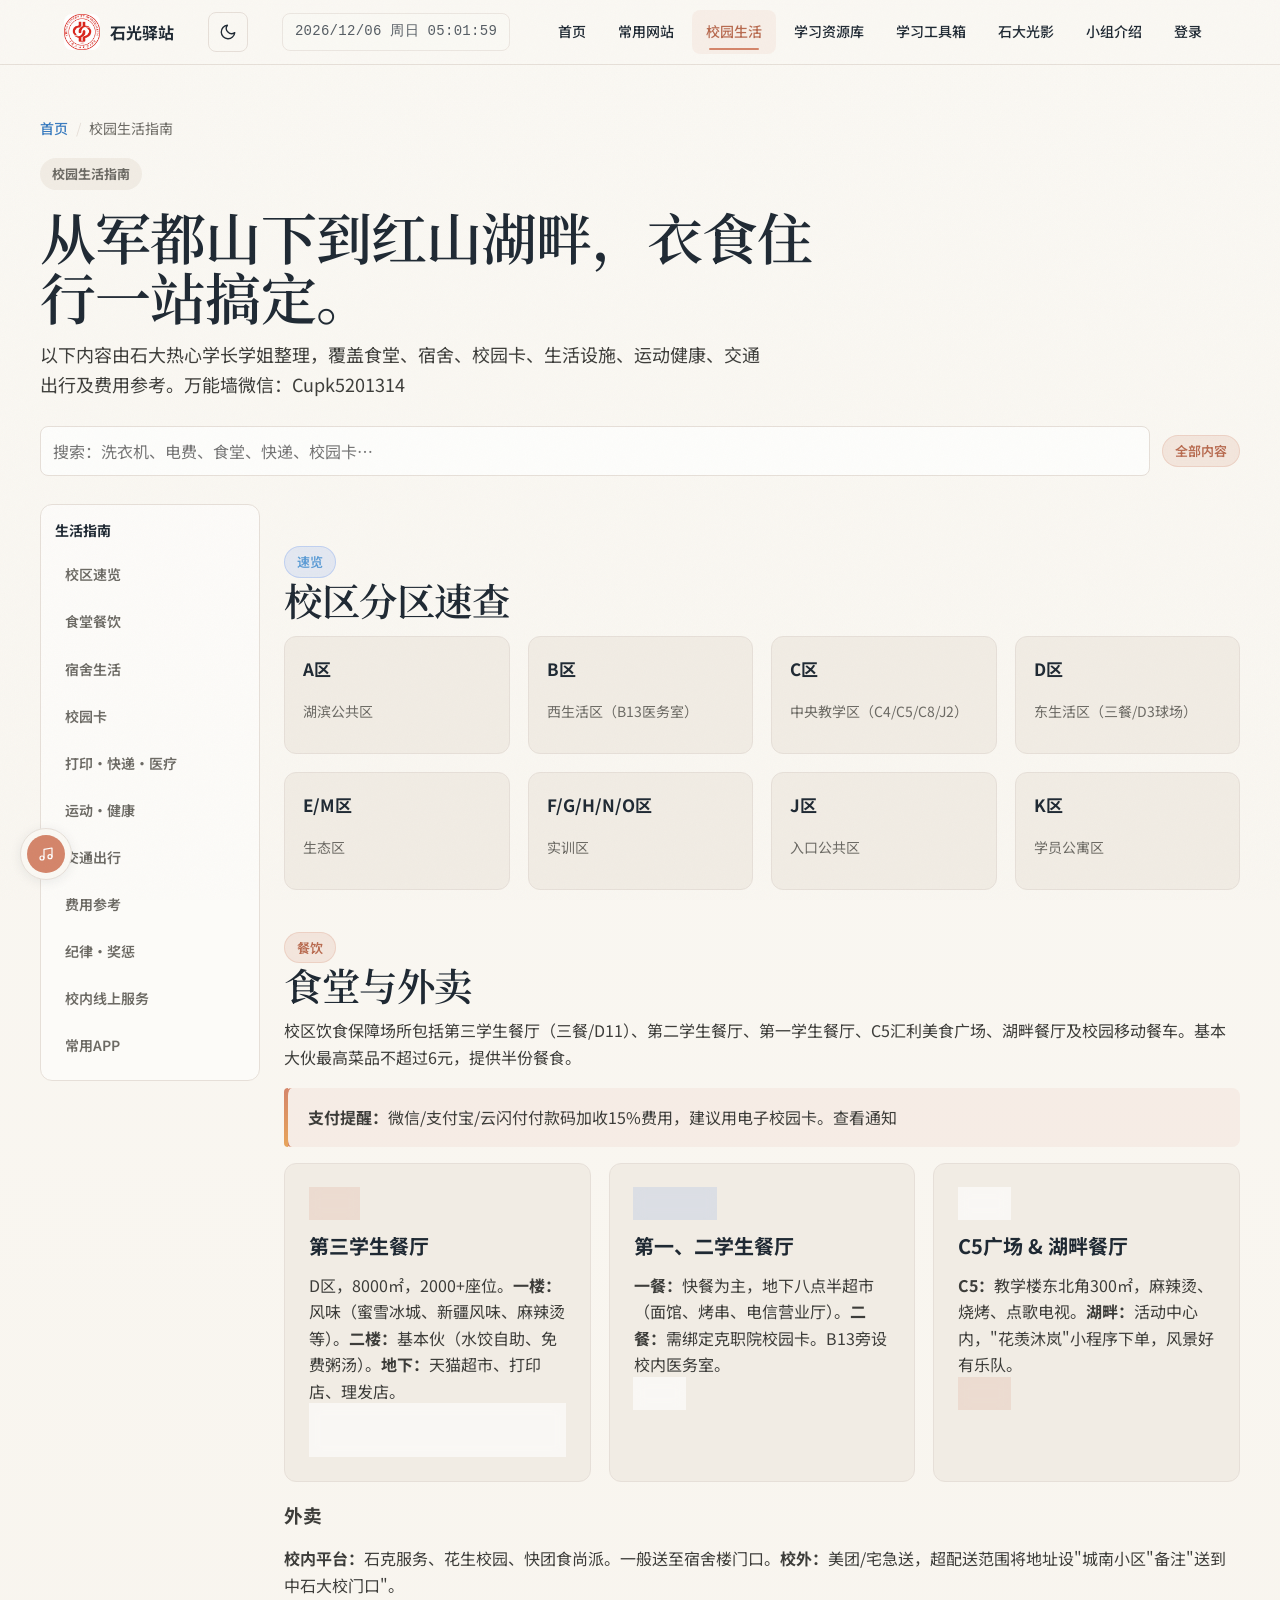
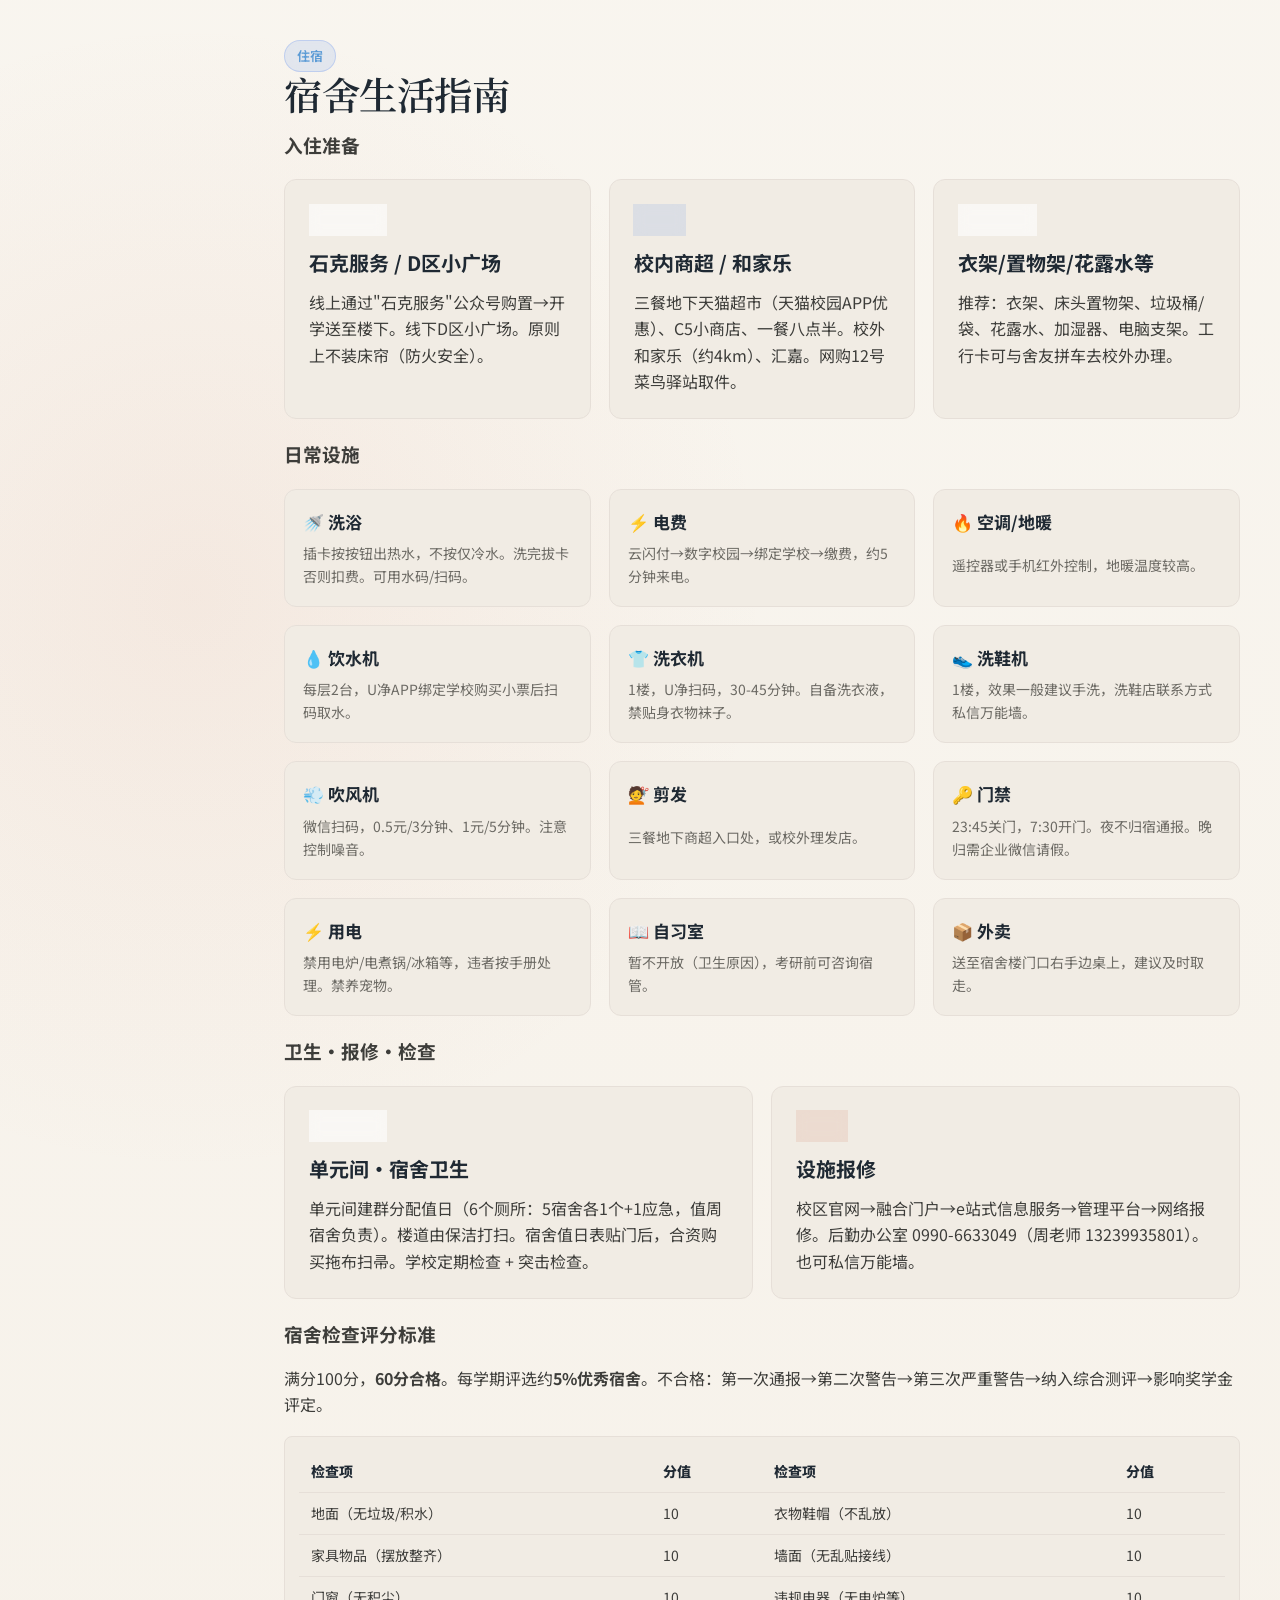
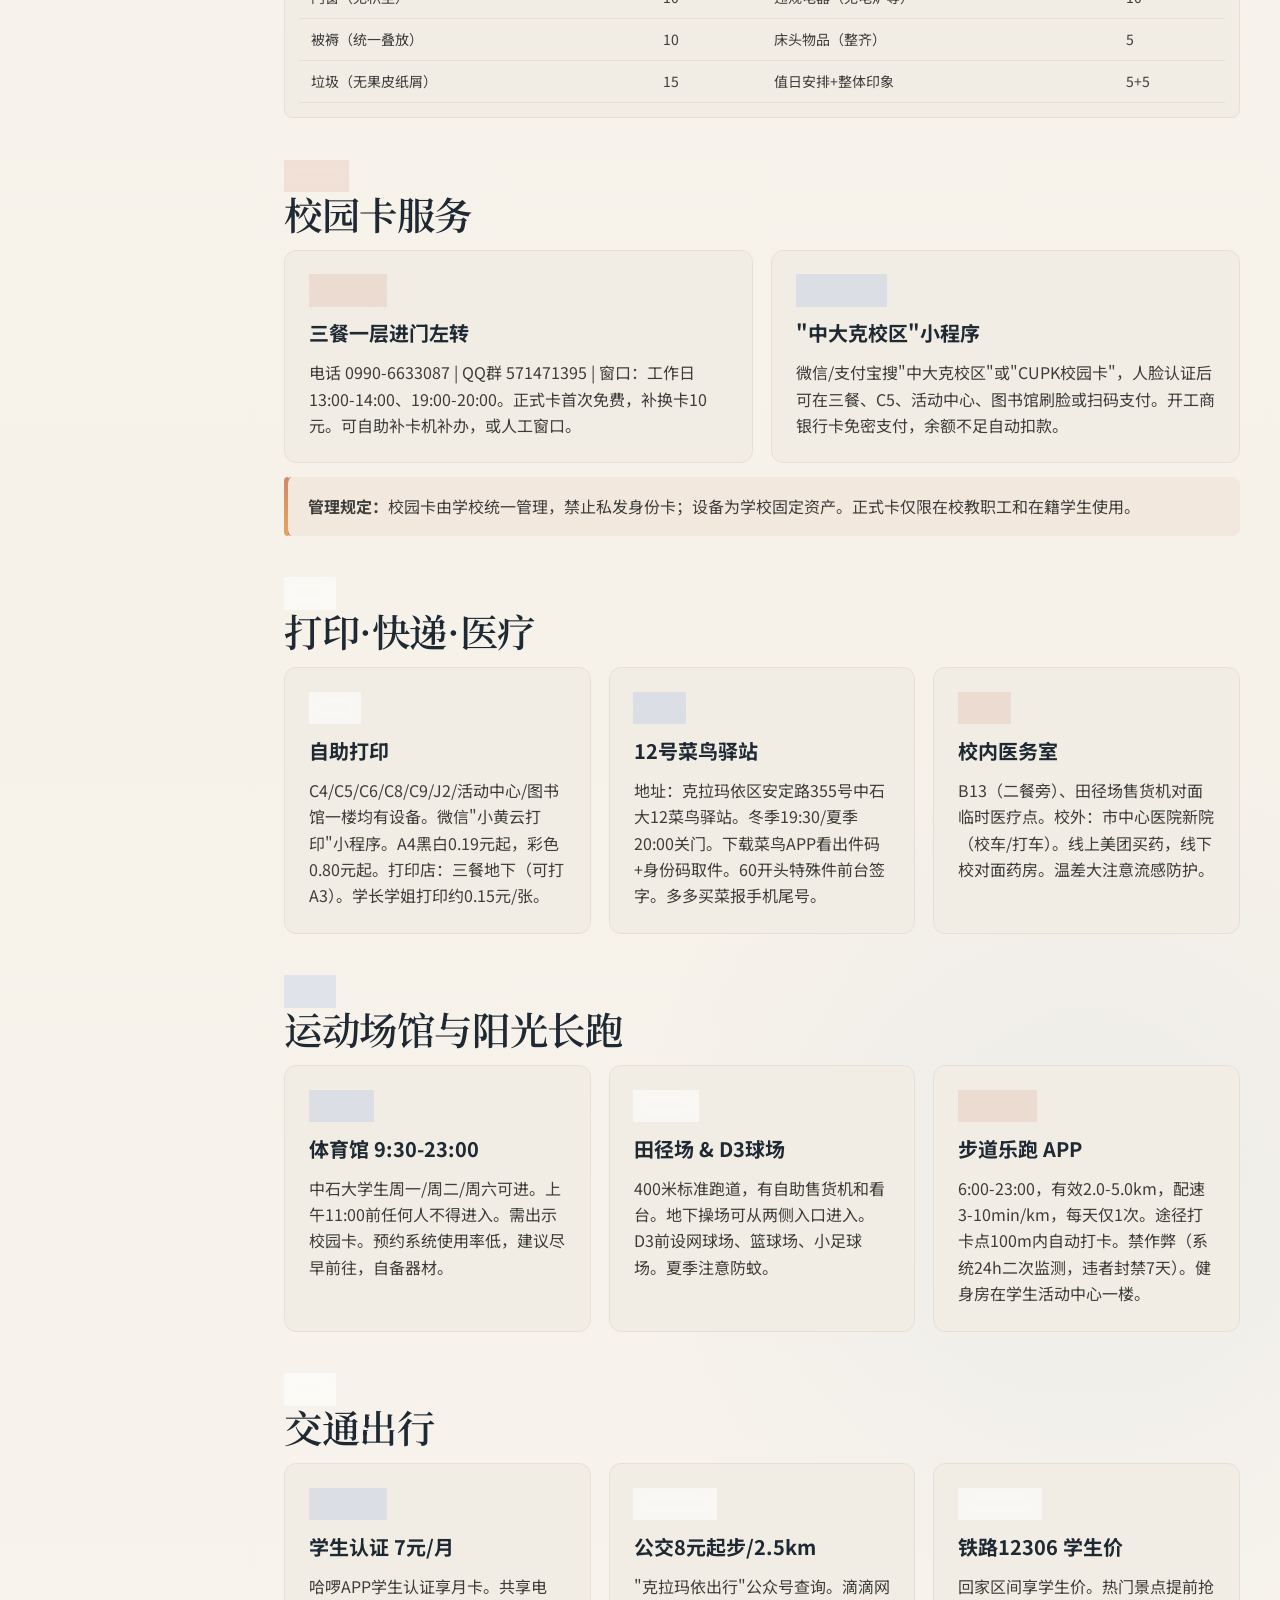
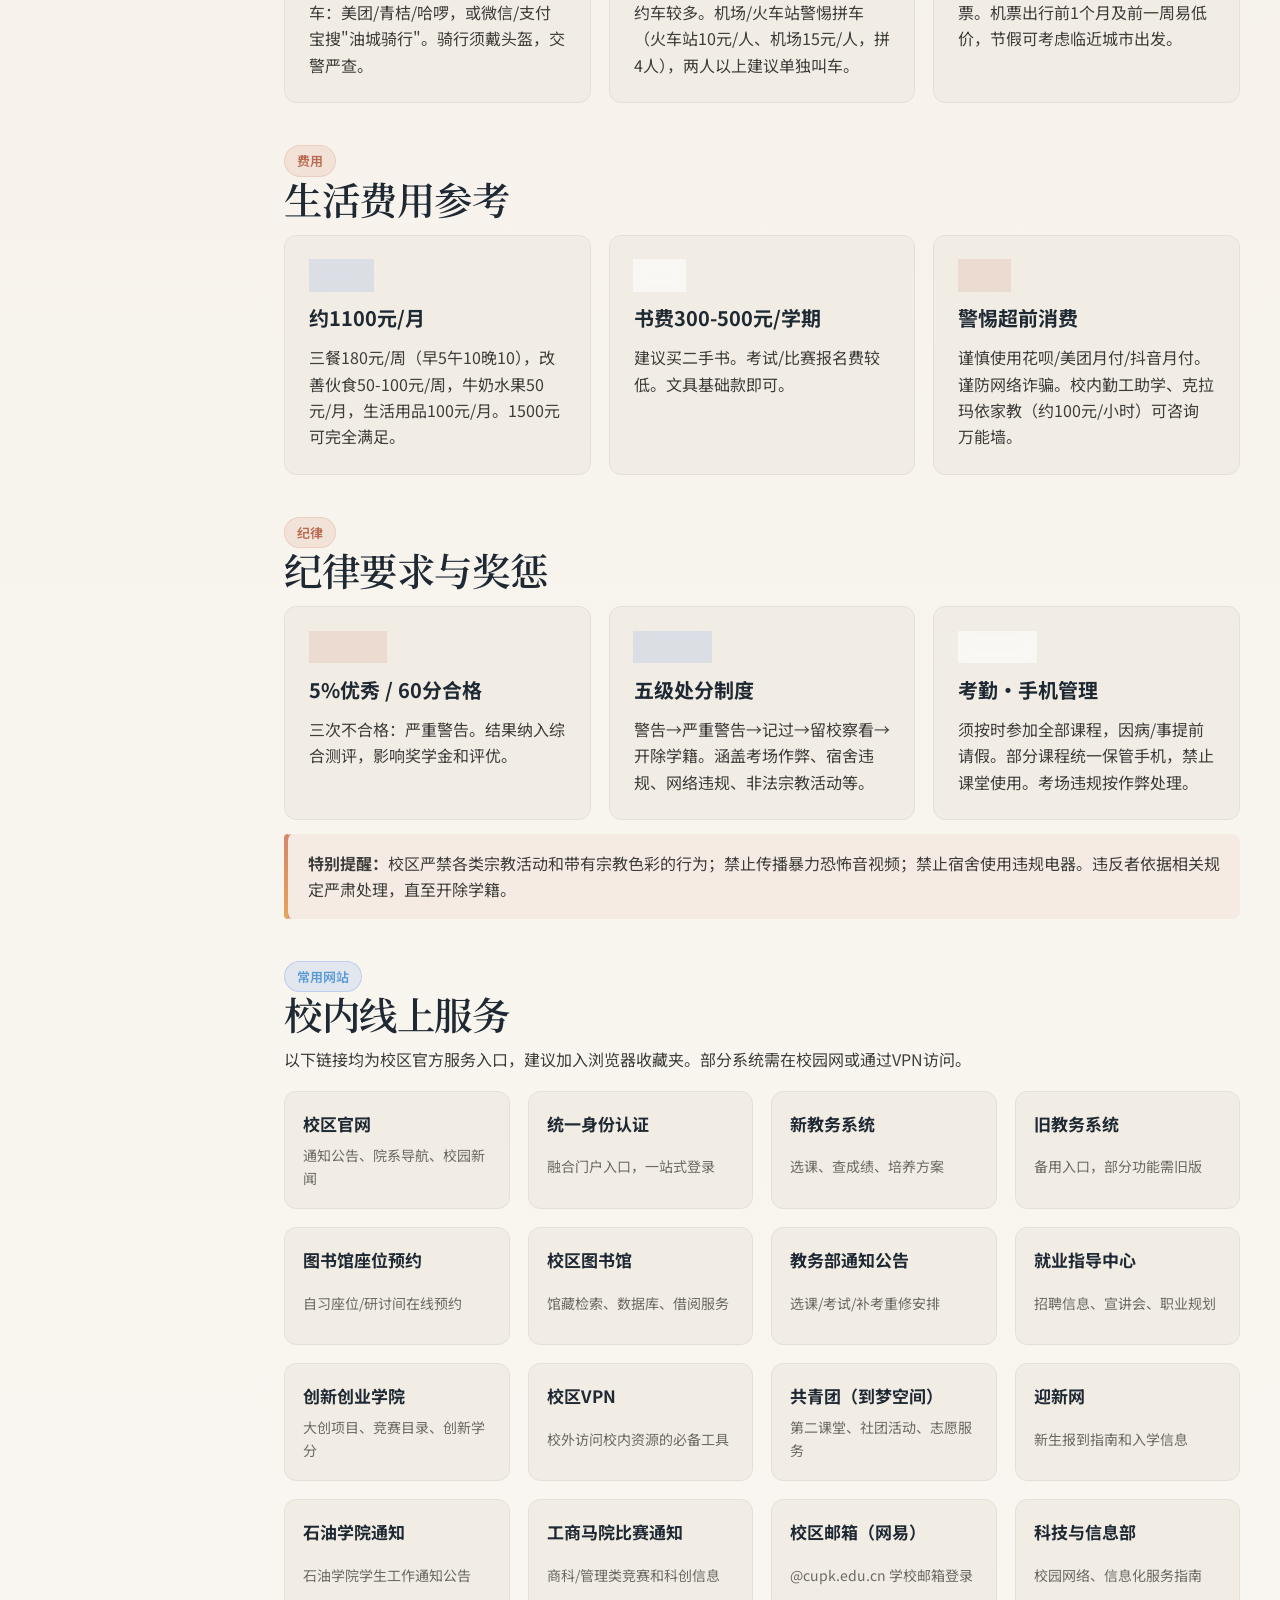
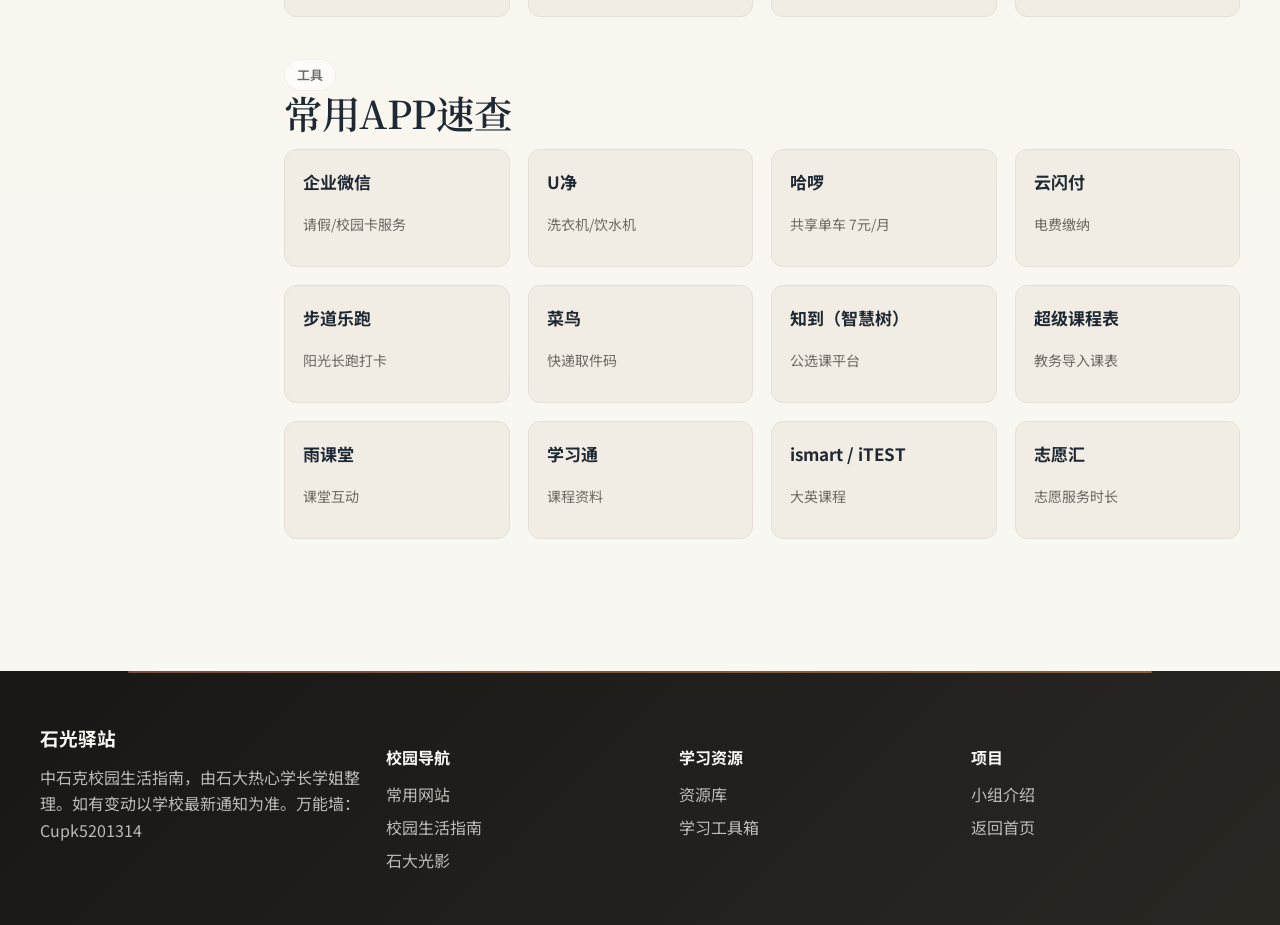
==== commit dd0ac21b: "feat: enhance team and tools pages with new features and styles - Added Google Fonts for improved ty" ====
--- a/campus.html
+++ b/campus.html
@@ -3,6 +3,9 @@
   <head>
     <meta charset="UTF-8" />
     <meta name="viewport" content="width=device-width, initial-scale=1.0" />
+    <link rel="preconnect" href="https://fonts.googleapis.com" />
+    <link rel="preconnect" href="https://fonts.gstatic.com" crossorigin />
+    <link rel="stylesheet" href="https://fonts.googleapis.com/css2?family=Noto+Serif+SC:wght@400;500;600;700&family=Noto+Sans+SC:wght@300;400;500;700&display=swap" />
     <meta name="description" content="中石克克拉玛依校区校园生活指南——食堂三餐C5湖畔餐厅、宿舍洗澡电费门禁、校园卡办理、洗衣饮水打印快递、体育馆阳光长跑、交通出行。" />
     <title>校园生活指南 - 石光驿站</title>
     <link rel="stylesheet" href="css/common.css" />
@@ -29,9 +32,16 @@
 
     <main class="section tight">
       <div class="container">
+        <nav class="breadcrumb" aria-label="面包屑导航"><a href="index.html">首页</a><span class="breadcrumb-sep">/</span><span>校园生活指南</span></nav>
         <span class="eyebrow">校园生活指南</span>
         <h1 class="page-title">从军都山下到红山湖畔，衣食住行一站搞定。</h1>
         <p class="lead">以下内容由石大热心学长学姐整理，覆盖食堂、宿舍、校园卡、生活设施、运动健康、交通出行及费用参考。万能墙微信：Cupk5201314</p>
+
+        <!-- 搜索 -->
+        <div class="cupk-search-panel">
+          <input id="campusSearch" type="search" placeholder="搜索：洗衣机、电费、食堂、快递、校园卡…" aria-label="搜索校园生活指南" />
+          <span id="campusSearchSummary" class="tag coral">全部内容</span>
+        </div>
 
         <div class="cupk-layout">
           <aside class="cupk-sidebar" aria-label="页面目录">
@@ -45,6 +55,7 @@
             <a href="#transport">交通出行</a>
             <a href="#cost">费用参考</a>
             <a href="#discipline">纪律·奖惩</a>
+            <a href="#online-services">校内线上服务</a>
             <a href="#apps">常用APP</a>
           </aside>
 
@@ -280,6 +291,64 @@
               </div>
             </section>
 
+            <!-- ====== 校内线上服务 ====== -->
+            <section class="cupk-section" id="online-services">
+              <div class="section-heading-row">
+                <div><span class="tag blue">常用网站</span><h2 class="section-title">校内线上服务</h2></div>
+              </div>
+              <p class="cupk-section-lead">以下链接均为校区官方服务入口，建议加入浏览器收藏夹。部分系统需在校园网或通过VPN访问。</p>
+              <div class="grid cols-4 cupk-mini-grid">
+                <a class="card cupk-mini-card" href="https://www.cupk.edu.cn/" target="_blank" rel="noopener noreferrer">
+                  <strong>校区官网</strong><span>通知公告、院系导航、校园新闻</span>
+                </a>
+                <a class="card cupk-mini-card" href="https://cas.cupk.edu.cn/cas/login" target="_blank" rel="noopener noreferrer">
+                  <strong>统一身份认证</strong><span>融合门户入口，一站式登录</span>
+                </a>
+                <a class="card cupk-mini-card" href="https://eams.cupk.edu.cn/student/home" target="_blank" rel="noopener noreferrer">
+                  <strong>新教务系统</strong><span>选课、查成绩、培养方案</span>
+                </a>
+                <a class="card cupk-mini-card" href="http://jw.cupk.edu.cn/jsxsd/" target="_blank" rel="noopener noreferrer">
+                  <strong>旧教务系统</strong><span>备用入口，部分功能需旧版</span>
+                </a>
+                <a class="card cupk-mini-card" href="https://res.cupk.edu.cn/#/ic/home" target="_blank" rel="noopener noreferrer">
+                  <strong>图书馆座位预约</strong><span>自习座位/研讨间在线预约</span>
+                </a>
+                <a class="card cupk-mini-card" href="https://www.cupk.edu.cn/library/" target="_blank" rel="noopener noreferrer">
+                  <strong>校区图书馆</strong><span>馆藏检索、数据库、借阅服务</span>
+                </a>
+                <a class="card cupk-mini-card" href="https://www.cupk.edu.cn/jwb/jxyx/tzgg/" target="_blank" rel="noopener noreferrer">
+                  <strong>教务部通知公告</strong><span>选课/考试/补考重修安排</span>
+                </a>
+                <a class="card cupk-mini-card" href="https://career.cupk.edu.cn/" target="_blank" rel="noopener noreferrer">
+                  <strong>就业指导中心</strong><span>招聘信息、宣讲会、职业规划</span>
+                </a>
+                <a class="card cupk-mini-card" href="https://www.cupk.edu.cn/cxcy/" target="_blank" rel="noopener noreferrer">
+                  <strong>创新创业学院</strong><span>大创项目、竞赛目录、创新学分</span>
+                </a>
+                <a class="card cupk-mini-card" href="https://www.cupk.edu.cn/xxglb/wxgz/wxfw/vpn-kxq/" target="_blank" rel="noopener noreferrer">
+                  <strong>校区VPN</strong><span>校外访问校内资源的必备工具</span>
+                </a>
+                <a class="card cupk-mini-card" href="https://www.cupk.edu.cn/gqt/" target="_blank" rel="noopener noreferrer">
+                  <strong>共青团（到梦空间）</strong><span>第二课堂、社团活动、志愿服务</span>
+                </a>
+                <a class="card cupk-mini-card" href="https://yx.cupk.edu.cn/" target="_blank" rel="noopener noreferrer">
+                  <strong>迎新网</strong><span>新生报到指南和入学信息</span>
+                </a>
+                <a class="card cupk-mini-card" href="https://www.cupk.edu.cn/syxy/xsgz/tzgg/" target="_blank" rel="noopener noreferrer">
+                  <strong>石油学院通知</strong><span>石油学院学生工作通知公告</span>
+                </a>
+                <a class="card cupk-mini-card" href="https://www.cupk.edu.cn/smxy/xsgz/kjcx/" target="_blank" rel="noopener noreferrer">
+                  <strong>工商马院比赛通知</strong><span>商科/管理类竞赛和科创信息</span>
+                </a>
+                <a class="card cupk-mini-card" href="https://mailh.qiye.163.com/" target="_blank" rel="noopener noreferrer">
+                  <strong>校区邮箱（网易）</strong><span>@cupk.edu.cn 学校邮箱登录</span>
+                </a>
+                <a class="card cupk-mini-card" href="https://www.cupk.edu.cn/xxglb/" target="_blank" rel="noopener noreferrer">
+                  <strong>科技与信息部</strong><span>校园网络、信息化服务指南</span>
+                </a>
+              </div>
+            </section>
+
             <!-- ====== APP ====== -->
             <section class="cupk-section" id="apps">
               <div class="section-heading-row">
@@ -317,5 +386,39 @@
     <button class="back-top" type="button" aria-label="返回顶部">↑</button>
     <script src="javascript/storage.js"></script>
     <script src="javascript/common.js"></script>
+    <script>
+      /* 校园生活指南搜索 */
+      (function () {
+        var input = document.querySelector("#campusSearch");
+        var summary = document.querySelector("#campusSearchSummary");
+        if (!input) return;
+        var cards = document.querySelectorAll(".cupk-card, .cupk-mini-card");
+        var sections = document.querySelectorAll(".cupk-section");
+
+        function normalize(text) {
+          return (text || "").toLowerCase().trim();
+        }
+
+        input.addEventListener("input", function () {
+          var keyword = normalize(input.value);
+          var visibleCount = 0;
+
+          cards.forEach(function (card) {
+            var matched = !keyword || normalize(card.innerText).indexOf(keyword) >= 0;
+            card.classList.toggle("is-hidden", !matched);
+            if (matched) visibleCount++;
+          });
+
+          sections.forEach(function (section) {
+            var visible = section.querySelectorAll(".cupk-card:not(.is-hidden), .cupk-mini-card:not(.is-hidden)");
+            section.classList.toggle("is-hidden", keyword && visible.length === 0);
+          });
+
+          if (summary) {
+            summary.textContent = keyword ? "找到 " + visibleCount + " 项" : "全部内容";
+          }
+        });
+      })();
+    </script>
   </body>
 </html>
--- a/css/common.css
+++ b/css/common.css
@@ -1,3 +1,4 @@
+/* Google Fonts 通过各页面 <link rel="preload"> 加载，此处仅保留 fallback */
 :root {
     /* 暖色编辑感配色，结合浅色学习卡片和深色功能区。 */
     --canvas: #faf8f3;
@@ -8,25 +9,46 @@
     --body: #3d3d3a;
     --muted: #6c6a64;
     --line: #e6dfd8;
-    --blue: #2563eb;
-    --blue-dark: #1d4ed8;
-    --coral: #cc785c;
-    --coral-dark: #a9583e;
+    --blue: #5b9bd5;
+    --blue-dark: #3a7cc0;
+    --coral: #d4856a;
+    --coral-dark: #b86b50;
+    --coral-light: #e8a55a;
     --dark: #181715;
     --dark-card: #252320;
     --dark-soft: #2f2c28;
     --on-dark: #faf8f3;
     --success: #4e9f7a;
     --warning: #d4a017;
+    --gradient-coral: linear-gradient(135deg, #d4856a, #e8a55a);
+    --gradient-blue: linear-gradient(135deg, #5b9bd5, #7ec8e3);
+    --gradient-dark: linear-gradient(135deg, #181715, #2a2723);
+    --font-display: "Noto Serif SC", Georgia, "Times New Roman", SimSun, serif;
+    --font-body: "Noto Sans SC", -apple-system, BlinkMacSystemFont, "Segoe UI", sans-serif;
+    --font-code: "JetBrains Mono", Consolas, monospace;
     --radius-sm: 6px;
     --radius-md: 8px;
     --radius-lg: 12px;
     --radius-xl: 16px;
     --shadow-soft: 0 12px 30px rgba(31, 41, 51, 0.08);
+    --shadow-hover: 0 20px 48px rgba(204, 120, 92, 0.14);
 }
 
 * {
     box-sizing: border-box;
+}
+
+/* 屏幕阅读器专用：视觉隐藏但可被读屏访问 */
+.sr-only {
+    position: absolute;
+    width: 1px;
+    height: 1px;
+    padding: 0;
+    margin: -1px;
+    overflow: hidden;
+    clip: rect(0, 0, 0, 0);
+    white-space: nowrap;
+    border: 0;
 }
 
 /* 焦点指示：键盘用户能看见当前焦点 */
@@ -64,11 +86,14 @@
 body {
     margin: 0;
     background:
-        radial-gradient(circle at top left, rgba(204, 120, 92, 0.12), transparent 32rem),
+        radial-gradient(circle at 15% 30%, rgba(212, 133, 106, 0.10), transparent 36rem),
+        radial-gradient(circle at 85% 60%, rgba(91, 155, 213, 0.06), transparent 30rem),
         linear-gradient(180deg, #faf8f3 0%, #f6f1e9 52%, #faf8f3 100%);
     color: var(--body);
-    font-family: "Microsoft YaHei", "PingFang SC", Arial, sans-serif;
+    font-family: var(--font-body);
     line-height: 1.65;
+    -webkit-font-smoothing: antialiased;
+    -moz-osx-font-smoothing: grayscale;
 }
 
 a {
@@ -82,10 +107,23 @@
     display: block;
 }
 
-/* 滚动入场动画：元素进入视口时淡入上移（transition 由 * 选择器统一提供） */
+/* 噪点纹理覆盖层，增加画面质感 */
+body::after {
+    content: '';
+    position: fixed;
+    inset: 0;
+    pointer-events: none;
+    z-index: 9999;
+    opacity: 0.025;
+    background-image: url("data:image/svg+xml,%3Csvg viewBox='0 0 256 256' xmlns='http://www.w3.org/2000/svg'%3E%3Cfilter id='n'%3E%3CfeTurbulence type='fractalNoise' baseFrequency='0.9' numOctaves='4' stitchTiles='stitch'/%3E%3C/filter%3E%3Crect width='100%25' height='100%25' filter='url(%23n)' opacity='1'/%3E%3C/svg%3E");
+    background-repeat: repeat;
+    background-size: 256px 256px;
+}
+
+/* 滚动入场动画：元素进入视口时淡入上移 */
 .fade-up {
     opacity: 0;
-    transform: translateY(28px);
+    transform: translateY(32px);
 }
 
 .fade-up-visible {
@@ -93,25 +131,7 @@
     transform: translateY(0);
 }
 
-/* 为网格子元素添加依次延迟，产生波浪效果 */
-@media (prefers-reduced-motion: no-preference) {
-    .grid.cols-2 > .fade-up:nth-child(2),
-    .grid.cols-3 > .fade-up:nth-child(2),
-    .grid.cols-4 > .fade-up:nth-child(2),
-    .campus-card-grid > .fade-up:nth-child(2),
-    .media-gallery-grid > .fade-up:nth-child(2) { transition-delay: 0.08s; }
-
-    .grid.cols-2 > .fade-up:nth-child(3),
-    .grid.cols-3 > .fade-up:nth-child(3),
-    .grid.cols-4 > .fade-up:nth-child(3),
-    .campus-card-grid > .fade-up:nth-child(3),
-    .media-gallery-grid > .fade-up:nth-child(3) { transition-delay: 0.16s; }
-
-    .grid.cols-3 > .fade-up:nth-child(4),
-    .grid.cols-4 > .fade-up:nth-child(4),
-    .campus-card-grid > .fade-up:nth-child(4),
-    .media-gallery-grid > .fade-up:nth-child(4) { transition-delay: 0.24s; }
-}
+/* 滚动动画延迟由 common.js 动态分配 */
 
 /* 尊重用户减少动画偏好：取消入场动画，保留颜色过渡 */
 @media (prefers-reduced-motion: reduce) {
@@ -127,8 +147,9 @@
     top: 0;
     z-index: 50;
     border-bottom: 1px solid var(--line);
-    background: rgba(250, 248, 243, 0.94);
-    backdrop-filter: blur(12px);
+    background: rgba(250, 248, 243, 0.88);
+    -webkit-backdrop-filter: blur(16px) saturate(1.2);
+    backdrop-filter: blur(16px) saturate(1.2);
 }
 
 .nav-wrap {
@@ -158,6 +179,19 @@
     object-fit: contain;
     flex-shrink: 0;
 }
+
+/* SVG 图标通用类 */
+.svg-icon {
+    width: 1em;
+    height: 1em;
+    display: inline-block;
+    vertical-align: -0.125em;
+    flex-shrink: 0;
+}
+.svg-icon--sm  { font-size: 16px; }
+.svg-icon--md  { font-size: 20px; }
+.svg-icon--lg  { font-size: 28px; }
+.svg-icon--xl  { font-size: 36px; }
 
 .nav-toggle {
     display: none;
@@ -182,16 +216,37 @@
     color: var(--ink);
     font: inherit;
     font-size: 14px;
-    font-weight: 600;
+    font-weight: 500;
     padding: 10px 14px;
     border-radius: var(--radius-md);
     cursor: pointer;
     white-space: nowrap;
+    position: relative;
+    transition: color 0.2s ease, background 0.2s ease;
+}
+
+.nav-link::after {
+    content: '';
+    position: absolute;
+    bottom: 4px;
+    left: 50%;
+    width: 0;
+    height: 2px;
+    background: var(--coral);
+    border-radius: 1px;
+    transition: width 0.25s ease, left 0.25s ease;
+}
+
+.nav-link:hover::after,
+.nav-link.active::after {
+    width: 60%;
+    left: 20%;
 }
 
 .nav-link:hover,
 .nav-link.active {
-    background: var(--surface);
+    color: var(--coral-dark);
+    background: rgba(212, 133, 106, 0.08);
 }
 
 .container {
@@ -230,6 +285,30 @@
     font-weight: 700;
 }
 
+/* 面包屑导航 */
+.breadcrumb {
+    display: flex;
+    align-items: center;
+    gap: 8px;
+    margin-bottom: 18px;
+    font-size: 14px;
+    color: var(--muted);
+}
+.breadcrumb a {
+    color: var(--blue-dark);
+    font-weight: 500;
+    transition: color 0.2s ease;
+}
+.breadcrumb a:hover {
+    color: var(--coral-dark);
+    text-decoration: underline;
+}
+.breadcrumb .breadcrumb-sep {
+    color: var(--line);
+    -webkit-user-select: none;
+    user-select: none;
+}
+
 h1,
 h2,
 h3,
@@ -240,31 +319,32 @@
 .display-title {
     margin: 18px 0;
     color: var(--ink);
-    font-family: Georgia, "Times New Roman", SimSun, serif;
+    font-family: var(--font-display);
     font-size: clamp(40px, 6vw, 70px);
-    font-weight: 500;
-    line-height: 1.15;
-    letter-spacing: 0;
-    text-wrap: balance;
+    font-weight: 600;
+    line-height: 1.12;
+    letter-spacing: -0.02em;
 }
 
 .page-title {
     max-width: 780px;
     margin: 16px 0 14px;
     color: var(--ink);
-    font-family: Georgia, "Times New Roman", SimSun, serif;
+    font-family: var(--font-display);
     font-size: clamp(34px, 5vw, 56px);
-    font-weight: 500;
+    font-weight: 600;
     line-height: 1.08;
+    letter-spacing: -0.015em;
 }
 
 .section-title {
     margin-bottom: 14px;
     color: var(--ink);
-    font-family: Georgia, "Times New Roman", SimSun, serif;
+    font-family: var(--font-display);
     font-size: clamp(28px, 3vw, 42px);
-    font-weight: 500;
+    font-weight: 600;
     line-height: 1.15;
+    letter-spacing: -0.01em;
 }
 
 .lead {
@@ -285,35 +365,45 @@
     align-items: center;
     justify-content: center;
     min-height: 42px;
-    padding: 11px 18px;
+    padding: 11px 20px;
     border-radius: var(--radius-md);
     border: 1px solid transparent;
     font-size: 14px;
-    font-weight: 700;
+    font-weight: 500;
     cursor: pointer;
-    transition: transform 0.18s ease, background 0.18s ease, border-color 0.18s ease;
+    transition: transform 0.2s ease, background 0.2s ease, border-color 0.2s ease, box-shadow 0.2s ease;
+    letter-spacing: 0.01em;
 }
 
 .button:hover {
-    transform: translateY(-1px);
+    transform: translateY(-2px);
+    box-shadow: 0 6px 20px rgba(212, 133, 106, 0.2);
+}
+
+.button:active {
+    transform: translateY(0) scale(0.97);
+    box-shadow: none;
+    transition-duration: 0.08s;
 }
 
 .button.primary {
-    background: var(--coral);
+    background: var(--gradient-coral);
     color: white;
+    border: none;
 }
 
 .button.primary:hover {
-    background: var(--coral-dark);
+    box-shadow: 0 8px 24px rgba(212, 133, 106, 0.3);
 }
 
 .button.blue {
-    background: var(--blue);
+    background: var(--gradient-blue);
     color: white;
+    border: none;
 }
 
 .button.blue:hover {
-    background: var(--blue-dark);
+    box-shadow: 0 8px 24px rgba(91, 155, 213, 0.3);
 }
 
 .button.secondary {
@@ -322,9 +412,18 @@
     color: var(--ink);
 }
 
+.button.secondary:hover {
+    border-color: var(--coral);
+    background: rgba(212, 133, 106, 0.06);
+}
+
 .button.dark {
-    background: var(--dark-card);
+    background: var(--gradient-dark);
     color: var(--on-dark);
+}
+
+.button.dark:hover {
+    box-shadow: 0 8px 24px rgba(0, 0, 0, 0.25);
 }
 
 .visual-card {
@@ -333,6 +432,12 @@
     border-radius: var(--radius-xl);
     padding: 18px;
     box-shadow: var(--shadow-soft);
+    transition: transform 0.25s ease, box-shadow 0.25s ease;
+}
+
+.visual-card:hover {
+    transform: translateY(-3px);
+    box-shadow: var(--shadow-hover);
 }
 
 .visual-card.dark {
@@ -368,14 +473,32 @@
     border: 1px solid var(--line);
     border-radius: var(--radius-lg);
     padding: 24px;
-    transition: transform 0.18s ease, border-color 0.18s ease, background 0.18s ease;
+    position: relative;
+    transition: transform 0.25s ease, border-color 0.25s ease, background 0.25s ease, box-shadow 0.25s ease;
+}
+
+.card::before {
+    content: '';
+    position: absolute;
+    inset: -1px;
+    border-radius: inherit;
+    background: linear-gradient(135deg, rgba(212, 133, 106, 0.15), rgba(91, 155, 213, 0.1));
+    z-index: -1;
+    opacity: 0;
+    transition: opacity 0.3s ease;
 }
 
 a.card:hover,
 .resource-card:hover {
-    transform: translateY(-2px);
-    border-color: rgba(204, 120, 92, 0.32);
-    background: #ebe3d7;
+    transform: translateY(-4px);
+    border-color: rgba(212, 133, 106, 0.35);
+    background: #efe7db;
+    box-shadow: var(--shadow-hover);
+}
+
+a.card:hover::before,
+.resource-card:hover::before {
+    opacity: 1;
 }
 
 .card.white {
@@ -415,13 +538,22 @@
     display: inline-flex;
     align-items: center;
     min-height: 28px;
-    padding: 4px 10px;
+    padding: 4px 12px;
     border-radius: 999px;
-    background: rgba(255, 255, 255, 0.55);
-    border: 1px solid var(--line);
+    background: rgba(255, 255, 255, 0.6);
+    border: 1px solid rgba(212, 133, 106, 0.12);
     color: var(--muted);
     font-size: 13px;
-    font-weight: 700;
+    font-weight: 600;
+    -webkit-backdrop-filter: blur(6px);
+    backdrop-filter: blur(6px);
+    transition: background 0.2s ease, border-color 0.2s ease, transform 0.2s ease;
+}
+
+.tag:hover {
+    background: rgba(212, 133, 106, 0.1);
+    border-color: rgba(212, 133, 106, 0.25);
+    transform: translateY(-1px);
 }
 
 .meta-line {
@@ -467,10 +599,24 @@
 
 .panel-dark {
     /* 深色功能区用于 AI 助手、代码模板和重点交互模块。 */
-    background: var(--dark);
+    background: var(--gradient-dark);
     color: var(--on-dark);
     border-radius: var(--radius-xl);
     padding: 30px;
+    position: relative;
+    overflow: hidden;
+}
+
+.panel-dark::before {
+    content: '';
+    position: absolute;
+    top: -50%;
+    right: -30%;
+    width: 300px;
+    height: 300px;
+    border-radius: 50%;
+    background: radial-gradient(circle, rgba(212, 133, 106, 0.08), transparent 70%);
+    pointer-events: none;
 }
 
 .panel-dark h2,
@@ -484,9 +630,22 @@
     border-radius: var(--radius-lg);
     background: var(--dark-card);
     color: var(--on-dark);
-    font-family: "JetBrains Mono", Consolas, monospace;
+    font-family: var(--font-code);
     font-size: 14px;
     line-height: 1.65;
+    position: relative;
+}
+
+.code-block::before {
+    content: '';
+    position: absolute;
+    top: 14px;
+    left: 14px;
+    width: 8px;
+    height: 8px;
+    border-radius: 50%;
+    background: var(--coral);
+    box-shadow: 16px 0 0 var(--blue), 32px 0 0 var(--success);
 }
 
 .form-field {
@@ -512,6 +671,7 @@
     font: inherit;
     padding: 11px 12px;
     outline: none;
+    transition: border-color 0.2s ease, box-shadow 0.2s ease, background 0.2s ease;
 }
 
 textarea {
@@ -523,7 +683,8 @@
 select:focus,
 textarea:focus {
     border-color: var(--coral);
-    box-shadow: 0 0 0 3px rgba(204, 120, 92, 0.16);
+    box-shadow: 0 0 0 3px rgba(212, 133, 106, 0.15);
+    background: rgba(255, 255, 255, 0.9);
 }
 
 .tabs,
@@ -552,20 +713,46 @@
     background: var(--ink);
     color: var(--on-dark);
     border-color: var(--ink);
+    box-shadow: 0 2px 8px rgba(31, 41, 51, 0.12);
 }
 
 .notice {
-    padding: 16px;
+    padding: 16px 20px;
     border-left: 4px solid var(--coral);
     border-radius: var(--radius-md);
-    background: rgba(204, 120, 92, 0.12);
+    background: rgba(212, 133, 106, 0.08);
+    position: relative;
+}
+
+.notice::after {
+    content: '';
+    position: absolute;
+    top: 0;
+    left: -4px;
+    width: 4px;
+    height: 100%;
+    background: var(--gradient-coral);
+    border-radius: 4px 0 0 4px;
 }
 
 .site-footer {
-    margin-top: 60px;
-    padding: 44px 0;
-    background: var(--dark);
+    margin-top: 80px;
+    padding: 52px 0 44px;
+    background: var(--gradient-dark);
     color: rgba(250, 248, 243, 0.72);
+    position: relative;
+}
+
+.site-footer::before {
+    content: '';
+    position: absolute;
+    top: 0;
+    left: 10%;
+    right: 10%;
+    height: 2px;
+    background: var(--gradient-coral);
+    border-radius: 1px;
+    opacity: 0.5;
 }
 
 .footer-grid {
@@ -594,16 +781,28 @@
     height: 42px;
     border: 0;
     border-radius: 999px;
-    background: var(--coral);
+    background: var(--gradient-coral);
     color: white;
     font-size: 18px;
     cursor: pointer;
     display: none;
-    box-shadow: var(--shadow-soft);
+    box-shadow: 0 4px 16px rgba(212, 133, 106, 0.3);
+    transition: transform 0.2s ease, box-shadow 0.2s ease;
 }
 
 .back-top.show {
-    display: block;
+    display: grid;
+    place-items: center;
+    animation: fadeInUp 0.4s ease-out;
+}
+
+.back-top:hover {
+    transform: translateY(-3px);
+    box-shadow: 0 8px 24px rgba(212, 133, 106, 0.4);
+}
+
+.back-top:active {
+    transform: translateY(0) scale(0.92);
 }
 
 @media (max-width: 920px) {
@@ -616,7 +815,7 @@
         left: 16px;
         right: 16px;
         top: 72px;
-        display: none;
+        display: flex;
         padding: 12px;
         border: 1px solid var(--line);
         border-radius: var(--radius-lg);
@@ -624,10 +823,16 @@
         box-shadow: var(--shadow-soft);
         align-items: stretch;
         flex-direction: column;
+        opacity: 0;
+        transform: translateY(-12px);
+        pointer-events: none;
+        transition: opacity 0.25s ease, transform 0.25s ease;
     }
 
     .site-nav.open {
-        display: flex;
+        opacity: 1;
+        transform: translateY(0);
+        pointer-events: auto;
     }
 
     .nav-link {
@@ -660,12 +865,13 @@
     display: flex;
     align-items: center;
     justify-content: center;
-    transition: background 0.18s ease, border-color 0.18s ease;
+    transition: background 0.2s ease, border-color 0.2s ease, transform 0.2s ease;
 }
 
 .theme-toggle:hover {
     background: var(--surface);
     border-color: var(--coral);
+    transform: rotate(20deg);
 }
 
 .nav-clock {
@@ -683,6 +889,56 @@
     letter-spacing: 0.02em;
 }
 
+/* ================================================================
+   装饰性 section 标题（左侧彩色短线）
+   ================================================================ */
+.section-title-decorated {
+    display: flex;
+    align-items: center;
+    gap: 14px;
+}
+
+.section-title-decorated::before {
+    content: '';
+    display: inline-block;
+    width: 36px;
+    height: 3px;
+    background: var(--gradient-coral);
+    border-radius: 2px;
+    flex-shrink: 0;
+}
+
+/* 页面入场动画 */
+@keyframes fadeInUp {
+    from {
+        opacity: 0;
+        transform: translateY(24px);
+    }
+    to {
+        opacity: 1;
+        transform: translateY(0);
+    }
+}
+
+@keyframes fadeIn {
+    from { opacity: 0; }
+    to { opacity: 1; }
+}
+
+@keyframes slideInLeft {
+    from {
+        opacity: 0;
+        transform: translateX(-20px);
+    }
+    to {
+        opacity: 1;
+        transform: translateX(0);
+    }
+}
+
+/* ================================================================
+   暗色模式
+   ================================================================ */
 [data-theme="dark"] {
     --canvas: #1c1b18;
     --surface: #292824;
@@ -692,18 +948,24 @@
     --body: #c4bfb4;
     --muted: #908b82;
     --line: #3e3a33;
-    --blue: #6aa8ff;
-    --blue-dark: #4a8ae8;
+    --blue: #7ec8e3;
+    --blue-dark: #5bb5d5;
+    --coral: #e8a080;
     --coral-dark: #d4856a;
     --shadow-soft: 0 12px 30px rgba(0,0,0,0.35);
+    --shadow-hover: 0 20px 48px rgba(0,0,0,0.4);
 }
 
 [data-theme="dark"] body {
     background: var(--canvas);
 }
 
+[data-theme="dark"] body::after {
+    opacity: 0.015;
+}
+
 [data-theme="dark"] .site-header {
-    background: rgba(28,27,24,0.94);
+    background: rgba(28,27,24,0.9);
     border-color: var(--line);
 }
 
@@ -737,7 +999,12 @@
 
 [data-theme="dark"] .nav-link:hover,
 [data-theme="dark"] .nav-link.active {
-    background: var(--surface-strong);
+    background: rgba(232, 160, 128, 0.1);
+    color: var(--coral);
+}
+
+[data-theme="dark"] .nav-link::after {
+    background: var(--coral);
 }
 
 [data-theme="dark"] input,
@@ -762,7 +1029,12 @@
 [data-theme="dark"] .check-row,
 [data-theme="dark"] .topic-link-list a {
     background: var(--surface-strong);
-    border-color: var(--line);
+    border-color: rgba(232, 160, 128, 0.1);
+}
+
+[data-theme="dark"] .tag:hover {
+    background: rgba(232, 160, 128, 0.12);
+    border-color: rgba(232, 160, 128, 0.25);
 }
 
 [data-theme="dark"] .tag.blue {
@@ -850,13 +1122,30 @@
     border-color: var(--line);
 }
 
+[data-theme="dark"] .button.secondary:hover {
+    border-color: var(--coral);
+    background: rgba(232, 160, 128, 0.08);
+}
+
 [data-theme="dark"] .button.dark {
     background: #111;
+}
+
+[data-theme="dark"] .button.primary {
+    box-shadow: 0 4px 16px rgba(232, 160, 128, 0.2);
+}
+
+[data-theme="dark"] .button.primary:hover {
+    box-shadow: 0 8px 24px rgba(232, 160, 128, 0.3);
 }
 
 [data-theme="dark"] .panel-dark {
     background: #111;
     border-color: var(--line);
+}
+
+[data-theme="dark"] .panel-dark::before {
+    background: radial-gradient(circle, rgba(232, 160, 128, 0.06), transparent 70%);
 }
 
 [data-theme="dark"] .code-block {
@@ -1001,13 +1290,34 @@
     border: 0;
 }
 
+.mp-volume {
+    width: 48px;
+    height: 3px;
+    -webkit-appearance: none;
+    appearance: none;
+    background: var(--line);
+    border-radius: 2px;
+    cursor: pointer;
+    outline: none;
+    flex-shrink: 0;
+}
+.mp-volume::-webkit-slider-thumb {
+    -webkit-appearance: none;
+    width: 10px;
+    height: 10px;
+    border-radius: 50%;
+    background: var(--blue);
+    cursor: pointer;
+    border: 0;
+}
+
 .mp-time {
-    font-size: 10px;
+    font-size: 12px;
     color: var(--muted);
     white-space: nowrap;
     flex-shrink: 0;
     font-variant-numeric: tabular-nums;
-    min-width: 56px;
+    min-width: 62px;
     text-align: right;
 }
 
@@ -1071,3 +1381,42 @@
         padding: 20px;
     }
 }
+
+/* ================================================================
+   暗色模式 —— 媒体页面组件补全
+   ================================================================ */
+[data-theme="dark"] .media-hero {
+    background: #111;
+}
+
+[data-theme="dark"] .landmark-card.lake .landmark-card-bg {
+    background: linear-gradient(135deg, #1a4a6e, #0e2d40);
+}
+[data-theme="dark"] .landmark-card.library .landmark-card-bg {
+    background: linear-gradient(135deg, #5a3a22, #302012);
+}
+[data-theme="dark"] .landmark-card.teaching .landmark-card-bg {
+    background: linear-gradient(135deg, #2d4228, #1a2a16);
+}
+[data-theme="dark"] .landmark-card.stadium .landmark-card-bg {
+    background: linear-gradient(135deg, #4a2a3a, #2a1820);
+}
+
+[data-theme="dark"] .audio-track-icon.coral {
+    background: linear-gradient(135deg, #c07060, #a05848);
+}
+[data-theme="dark"] .audio-track-icon.blue {
+    background: linear-gradient(135deg, #4a8ab8, #3a7098);
+}
+
+[data-theme="dark"] .bilibili-icon {
+    background: linear-gradient(135deg, #c07060, #a05848);
+}
+
+[data-theme="dark"] .video-placeholder {
+    background: #111;
+}
+
+[data-theme="dark"] .video-info-card {
+    background: var(--surface);
+}
--- a/css/pages.css
+++ b/css/pages.css
@@ -18,12 +18,20 @@
     text-align: left;
     font: inherit;
     cursor: pointer;
+    transition: transform 0.2s ease, border-color 0.2s ease, background 0.2s ease, box-shadow 0.2s ease;
+}
+
+.scenario-button:hover {
+    transform: translateX(4px);
+    border-color: rgba(212, 133, 106, 0.3);
+    background: var(--surface-soft);
 }
 
 .scenario-button.active {
     background: var(--dark);
     color: var(--on-dark);
     border-color: var(--dark);
+    box-shadow: 0 4px 16px rgba(24, 23, 21, 0.2);
 }
 
 .result-panel {
@@ -43,6 +51,13 @@
     border-radius: var(--radius-lg);
     background: var(--surface);
     border: 1px solid var(--line);
+    transition: transform 0.2s ease, border-color 0.2s ease, box-shadow 0.2s ease;
+}
+
+.timeline-item:hover {
+    transform: translateY(-2px);
+    border-color: rgba(212, 133, 106, 0.25);
+    box-shadow: 0 6px 20px rgba(31, 41, 51, 0.08);
 }
 
 .checklist {
@@ -74,8 +89,13 @@
     text-align: left;
     padding: 16px 18px;
     font: inherit;
-    font-weight: 700;
+    font-weight: 600;
     cursor: pointer;
+    transition: color 0.2s ease;
+}
+
+.faq-question:hover {
+    color: var(--coral-dark);
 }
 
 .faq-answer {
@@ -102,10 +122,17 @@
     display: grid;
     place-items: center;
     border-radius: 50%;
-    background: var(--dark);
-    color: var(--on-dark);
+    background: var(--gradient-coral);
+    color: white;
     font-weight: 700;
+    font-size: 22px;
     margin-bottom: 14px;
+    transition: transform 0.2s ease, box-shadow 0.2s ease;
+}
+
+.media-box:hover .team-avatar {
+    transform: scale(1.08);
+    box-shadow: 0 4px 16px rgba(212, 133, 106, 0.3);
 }
 
 .library-toolbar {
@@ -211,15 +238,23 @@
     border-radius: 999px;
     background: rgba(255, 255, 255, 0.55);
     color: var(--ink);
-    padding: 5px 10px;
+    padding: 5px 12px;
     font: inherit;
     font-size: 13px;
-    font-weight: 700;
+    font-weight: 600;
     cursor: pointer;
+    transition: transform 0.2s ease, border-color 0.2s ease, background 0.2s ease, color 0.2s ease;
 }
 
 .favorite-btn:hover {
-    border-color: rgba(204, 120, 92, 0.42);
+    border-color: rgba(212, 133, 106, 0.45);
+    background: rgba(212, 133, 106, 0.1);
+    color: var(--coral-dark);
+    transform: scale(1.05);
+}
+
+.favorite-btn:active {
+    transform: scale(0.95);
 }
 
 .usage-copy {
@@ -325,12 +360,14 @@
     border-radius: var(--radius-md);
     color: var(--muted);
     font-size: 14px;
-    font-weight: 700;
+    font-weight: 600;
+    transition: background 0.2s ease, color 0.2s ease, transform 0.2s ease;
 }
 
 .cupk-sidebar a:hover {
-    background: var(--surface);
-    color: var(--ink);
+    background: rgba(212, 133, 106, 0.08);
+    color: var(--coral-dark);
+    transform: translateX(3px);
 }
 
 .cupk-content {
@@ -383,11 +420,13 @@
     align-self: end;
     color: var(--blue-dark);
     font-size: 14px;
-    font-weight: 800;
+    font-weight: 700;
+    transition: color 0.2s ease, transform 0.2s ease;
 }
 
 .cupk-date-card a:hover {
-    color: var(--ink);
+    color: var(--coral-dark);
+    transform: translateX(3px);
 }
 
 .cupk-section {
@@ -452,12 +491,15 @@
     background: rgba(255, 255, 255, 0.52);
     color: var(--ink);
     font-size: 14px;
-    font-weight: 700;
+    font-weight: 600;
+    transition: transform 0.2s ease, border-color 0.2s ease, background 0.2s ease, box-shadow 0.2s ease;
 }
 
 .topic-link-list a:hover {
-    border-color: rgba(204, 120, 92, 0.34);
-    background: rgba(255, 255, 255, 0.78);
+    transform: translateX(4px);
+    border-color: rgba(212, 133, 106, 0.35);
+    background: rgba(255, 255, 255, 0.85);
+    box-shadow: 0 4px 12px rgba(212, 133, 106, 0.08);
 }
 
 .cupk-mini-card {
@@ -465,6 +507,13 @@
     gap: 6px;
     min-height: 118px;
     padding: 18px;
+    transition: transform 0.25s ease, border-color 0.25s ease, box-shadow 0.25s ease;
+}
+
+.cupk-mini-card:hover {
+    transform: translateY(-3px);
+    border-color: rgba(212, 133, 106, 0.3);
+    box-shadow: 0 8px 24px rgba(212, 133, 106, 0.08);
 }
 
 .cupk-mini-card strong {
@@ -494,6 +543,164 @@
     border: 1px dashed var(--line);
     border-radius: var(--radius-lg);
     background: rgba(255, 255, 255, 0.4);
+}
+
+/* ========== 倒计时条 ========== */
+.countdown-strip {
+  display: flex;
+  flex-wrap: wrap;
+  gap: 12px;
+  margin-bottom: 48px;
+}
+.countdown-item {
+  flex: 1;
+  min-width: 140px;
+  display: flex;
+  align-items: baseline;
+  gap: 6px;
+  padding: 14px 18px;
+  border-radius: var(--radius-lg);
+  background: var(--surface);
+  border: 1px solid var(--line);
+}
+.countdown-label {
+  font-size: 13px;
+  color: var(--muted);
+  font-weight: 500;
+}
+.countdown-number {
+  font-family: var(--font-display);
+  font-size: 32px;
+  font-weight: 700;
+  color: var(--coral-dark);
+  line-height: 1;
+  font-variant-numeric: tabular-nums;
+}
+.countdown-unit {
+  font-size: 15px;
+  color: var(--muted);
+  margin-left: 2px;
+}
+
+/* ========== 番茄钟 ========== */
+.pomodoro-container {
+  display: flex;
+  flex-direction: column;
+  align-items: center;
+  gap: 20px;
+  padding: 10px 0;
+}
+.pomodoro-timer-ring {
+  position: relative;
+  width: 200px;
+  height: 200px;
+}
+.pomodoro-svg {
+  width: 100%;
+  height: 100%;
+}
+.pomodoro-progress-ring {
+  transition: stroke-dashoffset 0.5s linear, stroke 0.3s ease;
+}
+.pomodoro-center {
+  position: absolute;
+  inset: 0;
+  display: flex;
+  flex-direction: column;
+  align-items: center;
+  justify-content: center;
+  gap: 2px;
+}
+.pomodoro-time {
+  font-family: var(--font-code);
+  font-size: 38px;
+  font-weight: 700;
+  color: var(--ink);
+  letter-spacing: -0.02em;
+  font-variant-numeric: tabular-nums;
+}
+.pomodoro-status {
+  font-size: 13px;
+  color: var(--muted);
+  font-weight: 600;
+}
+.pomodoro-rounds {
+  font-size: 12px;
+  color: var(--muted);
+}
+.pomodoro-presets {
+  display: flex;
+  gap: 8px;
+}
+.pomodoro-preset.active {
+  border-color: var(--coral);
+  background: rgba(212, 133, 106, 0.08);
+  color: var(--coral-dark);
+}
+.pomodoro-controls {
+  display: flex;
+  gap: 10px;
+}
+
+/* 暗色模式 */
+[data-theme="dark"] .countdown-item {
+  background: var(--surface);
+}
+[data-theme="dark"] .pomodoro-preset.active {
+  background: rgba(232, 160, 128, 0.12);
+}
+
+@media (max-width: 620px) {
+  .countdown-item {
+    min-width: 100%;
+  }
+  .pomodoro-time {
+    font-size: 30px;
+  }
+  .pomodoro-timer-ring {
+    width: 160px;
+    height: 160px;
+  }
+}
+
+/* ========== 绩点历史记录 ========== */
+.gpa-history-panel {
+  margin-top: 16px;
+  padding: 18px;
+  border: 1px solid var(--line);
+  border-radius: var(--radius-lg);
+  background: var(--surface);
+}
+.gpa-history-title {
+  color: var(--ink);
+  font-size: 15px;
+  font-weight: 700;
+  margin-bottom: 12px;
+}
+.gpa-history-row {
+  display: flex;
+  align-items: center;
+  gap: 12px;
+  padding: 8px 0;
+  border-bottom: 1px solid var(--line);
+  font-size: 14px;
+}
+.gpa-history-row:last-child { border-bottom: 0; }
+.gpa-history-date {
+  color: var(--muted);
+  font-size: 12px;
+  min-width: 100px;
+}
+.gpa-history-value {
+  color: var(--coral-dark);
+  font-size: 20px;
+  font-weight: 700;
+  font-family: var(--font-display);
+  min-width: 50px;
+}
+.gpa-history-meta {
+  color: var(--body);
+  font-size: 13px;
 }
 
 /* ========== 学习工具箱 tools.html 样式 ========== */
@@ -601,7 +808,7 @@
 .gpa-result-value {
     color: var(--ink);
     font-size: 28px;
-    font-family: Georgia, "Times New Roman", SimSun, serif;
+    font-family: var(--font-display);
     font-weight: 600;
 }
 
@@ -675,7 +882,8 @@
     border-radius: var(--radius-lg);
     overflow: hidden;
     border: 1px solid var(--line);
-    background: var(--dark);
+    background: var(--gradient-dark);
+    box-shadow: 0 8px 32px rgba(31, 41, 51, 0.15);
 }
 
 .media-video {
@@ -723,6 +931,13 @@
     border: 1px solid var(--line);
     border-radius: var(--radius-lg);
     background: var(--surface);
+    transition: transform 0.25s ease, border-color 0.25s ease, box-shadow 0.25s ease;
+}
+
+.audio-player-card:hover {
+    transform: translateY(-3px);
+    border-color: rgba(212, 133, 106, 0.25);
+    box-shadow: 0 8px 24px rgba(31, 41, 51, 0.08);
 }
 
 .audio-icon-block {
@@ -731,9 +946,13 @@
     display: grid;
     place-items: center;
     border-radius: var(--radius-lg);
-    background: var(--dark);
+    background: var(--gradient-dark);
     color: var(--on-dark);
     font-size: 28px;
+}
+
+.audio-player-card:hover .audio-icon-block {
+    transform: scale(1.05);
 }
 
 .audio-player-info h3 {
@@ -765,6 +984,12 @@
     align-content: start;
     gap: 10px;
     padding: 20px;
+    transition: transform 0.25s ease, box-shadow 0.25s ease;
+}
+
+.media-gallery-card:hover {
+    transform: translateY(-4px);
+    box-shadow: 0 12px 32px rgba(31, 41, 51, 0.1);
 }
 
 .gallery-placeholder {
@@ -773,8 +998,14 @@
     display: grid;
     place-items: center;
     border-radius: var(--radius-lg);
-    background: var(--surface-strong);
+    background: var(--gradient-coral);
+    color: white;
     font-size: 24px;
+    transition: transform 0.2s ease;
+}
+
+.media-gallery-card:hover .gallery-placeholder {
+    transform: scale(1.1) rotate(5deg);
 }
 
 .media-gallery-card h3 {
@@ -819,12 +1050,13 @@
     border-radius: var(--radius-lg);
     background: var(--surface);
     min-height: 230px;
-    transition: transform 0.18s ease, border-color 0.18s ease;
+    transition: transform 0.25s ease, border-color 0.25s ease, box-shadow 0.25s ease;
 }
 
 .campus-image-card:hover {
-    transform: translateY(-2px);
-    border-color: rgba(204, 120, 92, 0.32);
+    transform: translateY(-4px);
+    border-color: rgba(212, 133, 106, 0.3);
+    box-shadow: 0 12px 32px rgba(212, 133, 106, 0.1);
 }
 
 .campus-image-card h3 {
@@ -860,12 +1092,13 @@
     border: 1px solid var(--line);
     border-radius: var(--radius-lg);
     background: var(--surface);
-    transition: transform 0.18s ease, border-color 0.18s ease;
+    transition: transform 0.25s ease, border-color 0.25s ease, box-shadow 0.25s ease;
 }
 
 .campus-icon-text-item:hover {
-    transform: translateY(-2px);
-    border-color: rgba(204, 120, 92, 0.32);
+    transform: translateY(-4px);
+    border-color: rgba(212, 133, 106, 0.3);
+    box-shadow: 0 12px 32px rgba(212, 133, 106, 0.1);
 }
 
 .campus-icon-block {
@@ -874,9 +1107,14 @@
     display: grid;
     place-items: center;
     border-radius: var(--radius-lg);
-    background: var(--dark);
+    background: var(--gradient-dark);
     color: var(--on-dark);
     font-size: 26px;
+    transition: transform 0.2s ease;
+}
+
+.campus-icon-text-item:hover .campus-icon-block {
+    transform: scale(1.08) rotate(-3deg);
 }
 
 .campus-text-block h3 {
@@ -906,6 +1144,13 @@
     align-items: start;
     min-height: auto;
     padding: 20px;
+    transition: transform 0.25s ease, border-color 0.25s ease, box-shadow 0.25s ease;
+}
+
+.campus-transport-card:hover {
+    transform: translateY(-3px);
+    border-color: rgba(212, 133, 106, 0.3);
+    box-shadow: 0 8px 24px rgba(212, 133, 106, 0.08);
 }
 
 .transport-icon-big {
@@ -916,6 +1161,12 @@
     border-radius: var(--radius-md);
     background: var(--surface-strong);
     font-size: 24px;
+    transition: transform 0.2s ease, background 0.2s ease;
+}
+
+.campus-transport-card:hover .transport-icon-big {
+    transform: scale(1.08);
+    background: rgba(212, 133, 106, 0.12);
 }
 
 .transport-info h3 {
@@ -1026,4 +1277,60 @@
     .gpa-calculator {
         padding: 16px;
     }
+}
+
+/* ================================================================
+   pages.css 暗色模式补充
+   ================================================================ */
+[data-theme="dark"] .campus-icon-block {
+    background: var(--gradient-dark);
+}
+
+[data-theme="dark"] .team-avatar {
+    background: var(--gradient-coral);
+}
+
+[data-theme="dark"] .gallery-placeholder {
+    background: var(--gradient-coral);
+}
+
+[data-theme="dark"] .audio-icon-block {
+    background: var(--gradient-dark);
+}
+
+[data-theme="dark"] .media-player-wrapper {
+    background: var(--gradient-dark);
+    border-color: rgba(232, 160, 128, 0.1);
+}
+
+[data-theme="dark"] .campus-image-card:hover,
+[data-theme="dark"] .campus-icon-text-item:hover,
+[data-theme="dark"] .campus-transport-card:hover,
+[data-theme="dark"] .cupk-mini-card:hover,
+[data-theme="dark"] .timeline-item:hover {
+    border-color: rgba(232, 160, 128, 0.25);
+    box-shadow: 0 8px 24px rgba(0, 0, 0, 0.2);
+}
+
+[data-theme="dark"] .cupk-sidebar a:hover {
+    background: rgba(232, 160, 128, 0.1);
+    color: var(--coral);
+}
+
+[data-theme="dark"] .topic-link-list a:hover {
+    border-color: rgba(232, 160, 128, 0.3);
+    box-shadow: 0 4px 12px rgba(0, 0, 0, 0.15);
+}
+
+[data-theme="dark"] .cupk-date-card a:hover {
+    color: var(--coral);
+}
+
+[data-theme="dark"] .scenario-button:hover {
+    background: var(--surface-strong);
+    border-color: rgba(232, 160, 128, 0.2);
+}
+
+[data-theme="dark"] .faq-question:hover {
+    color: var(--coral);
 }
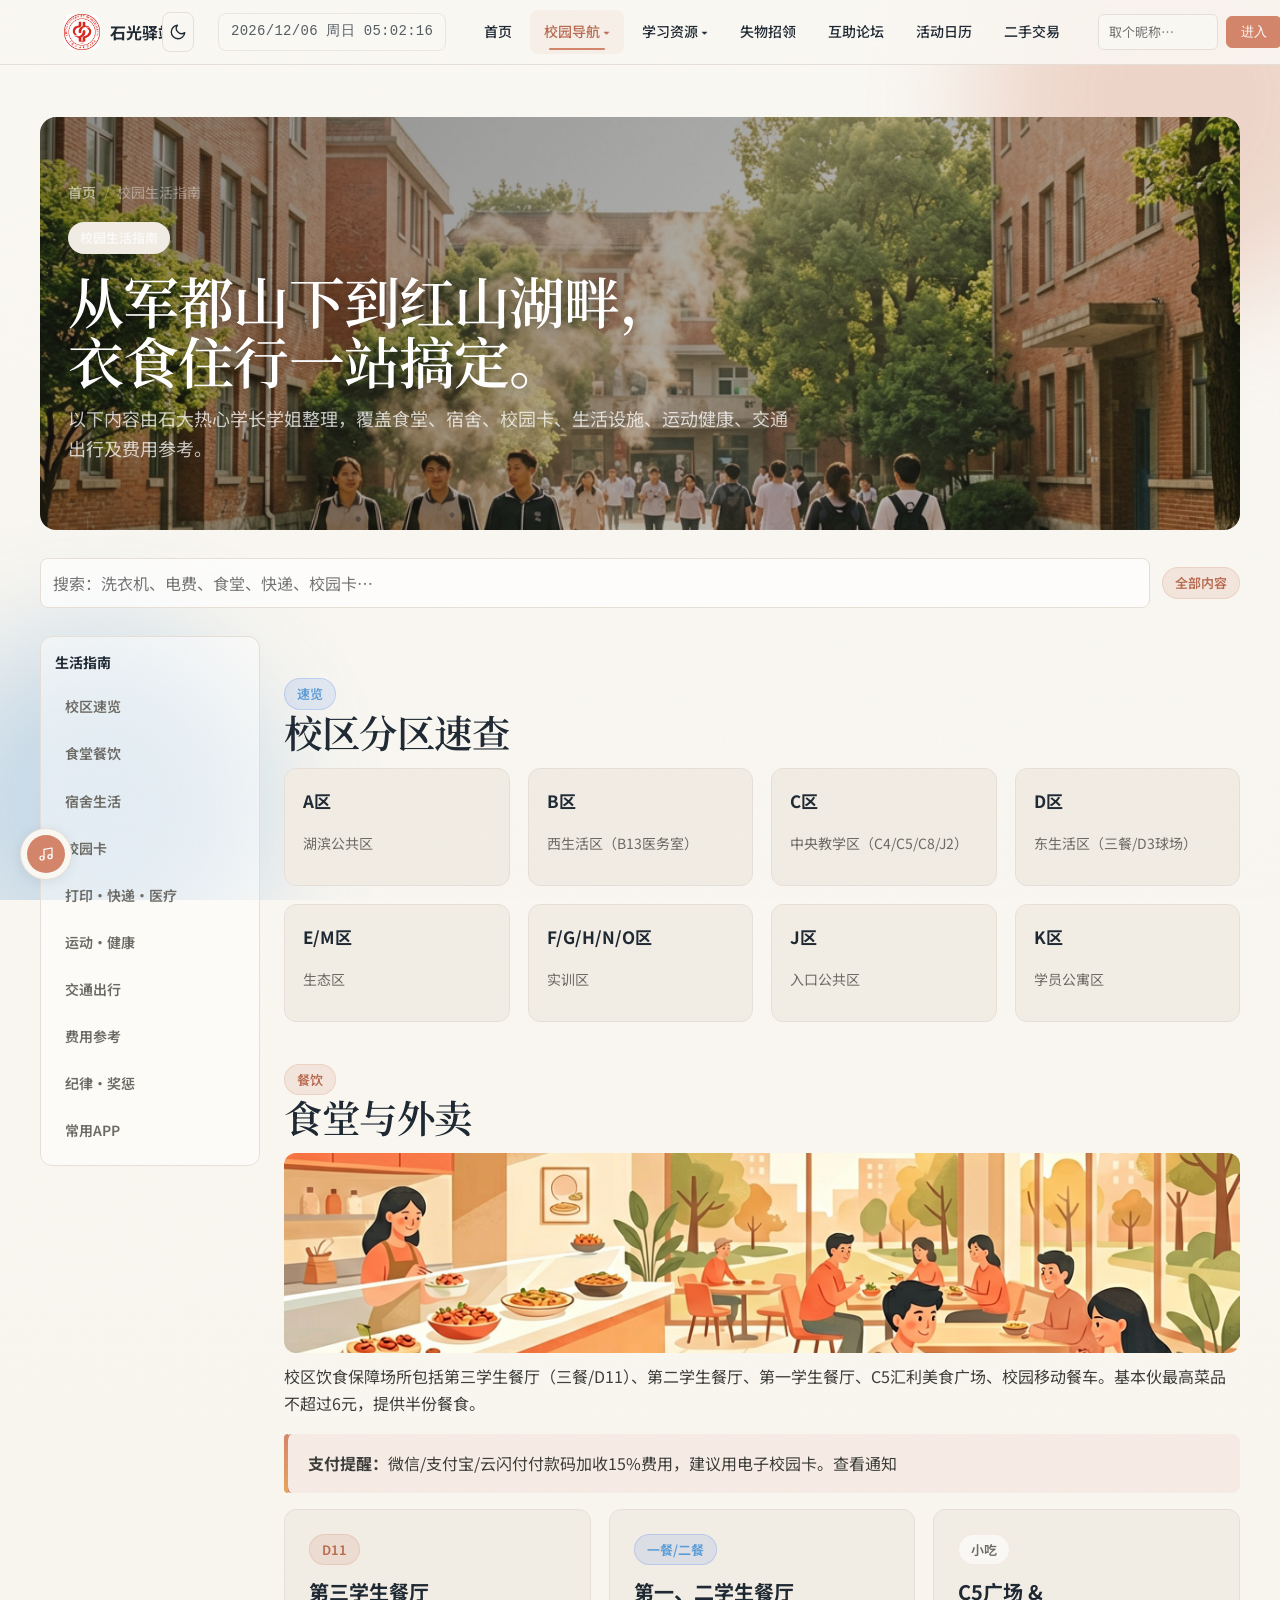
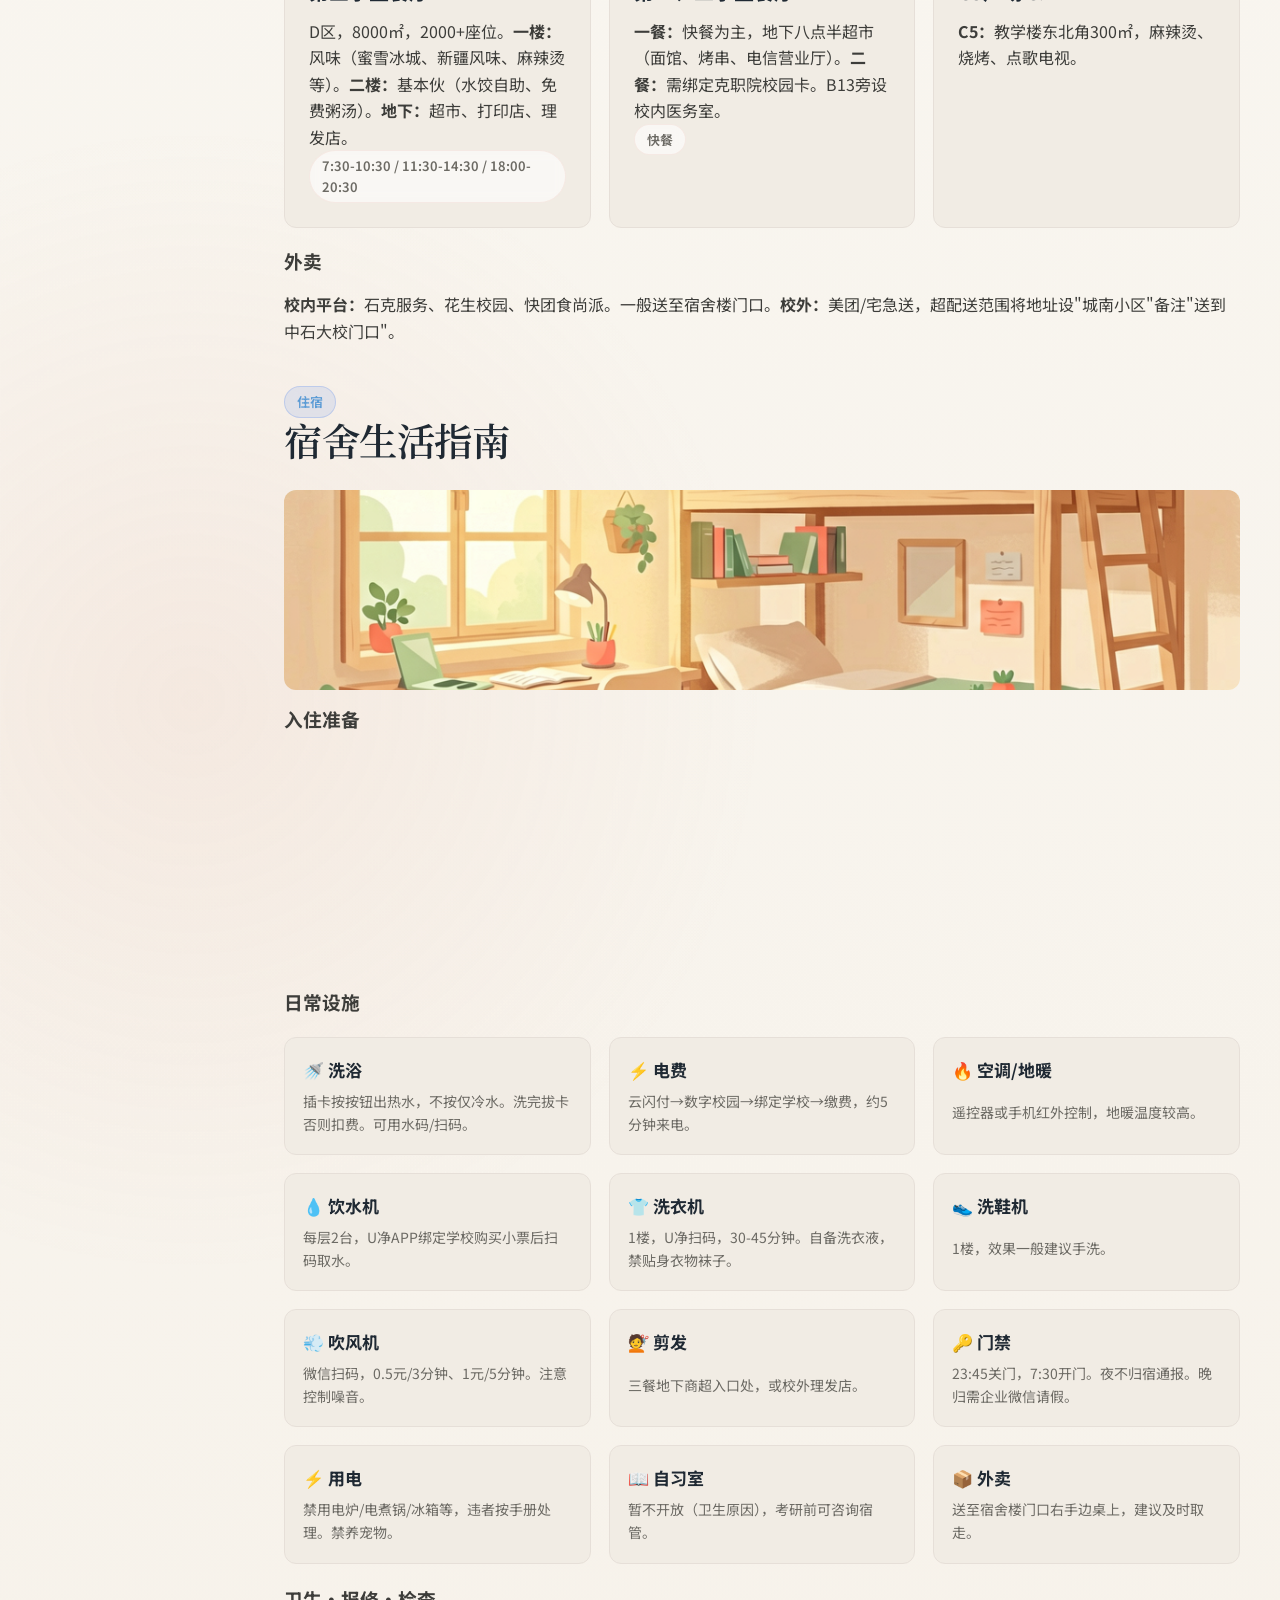
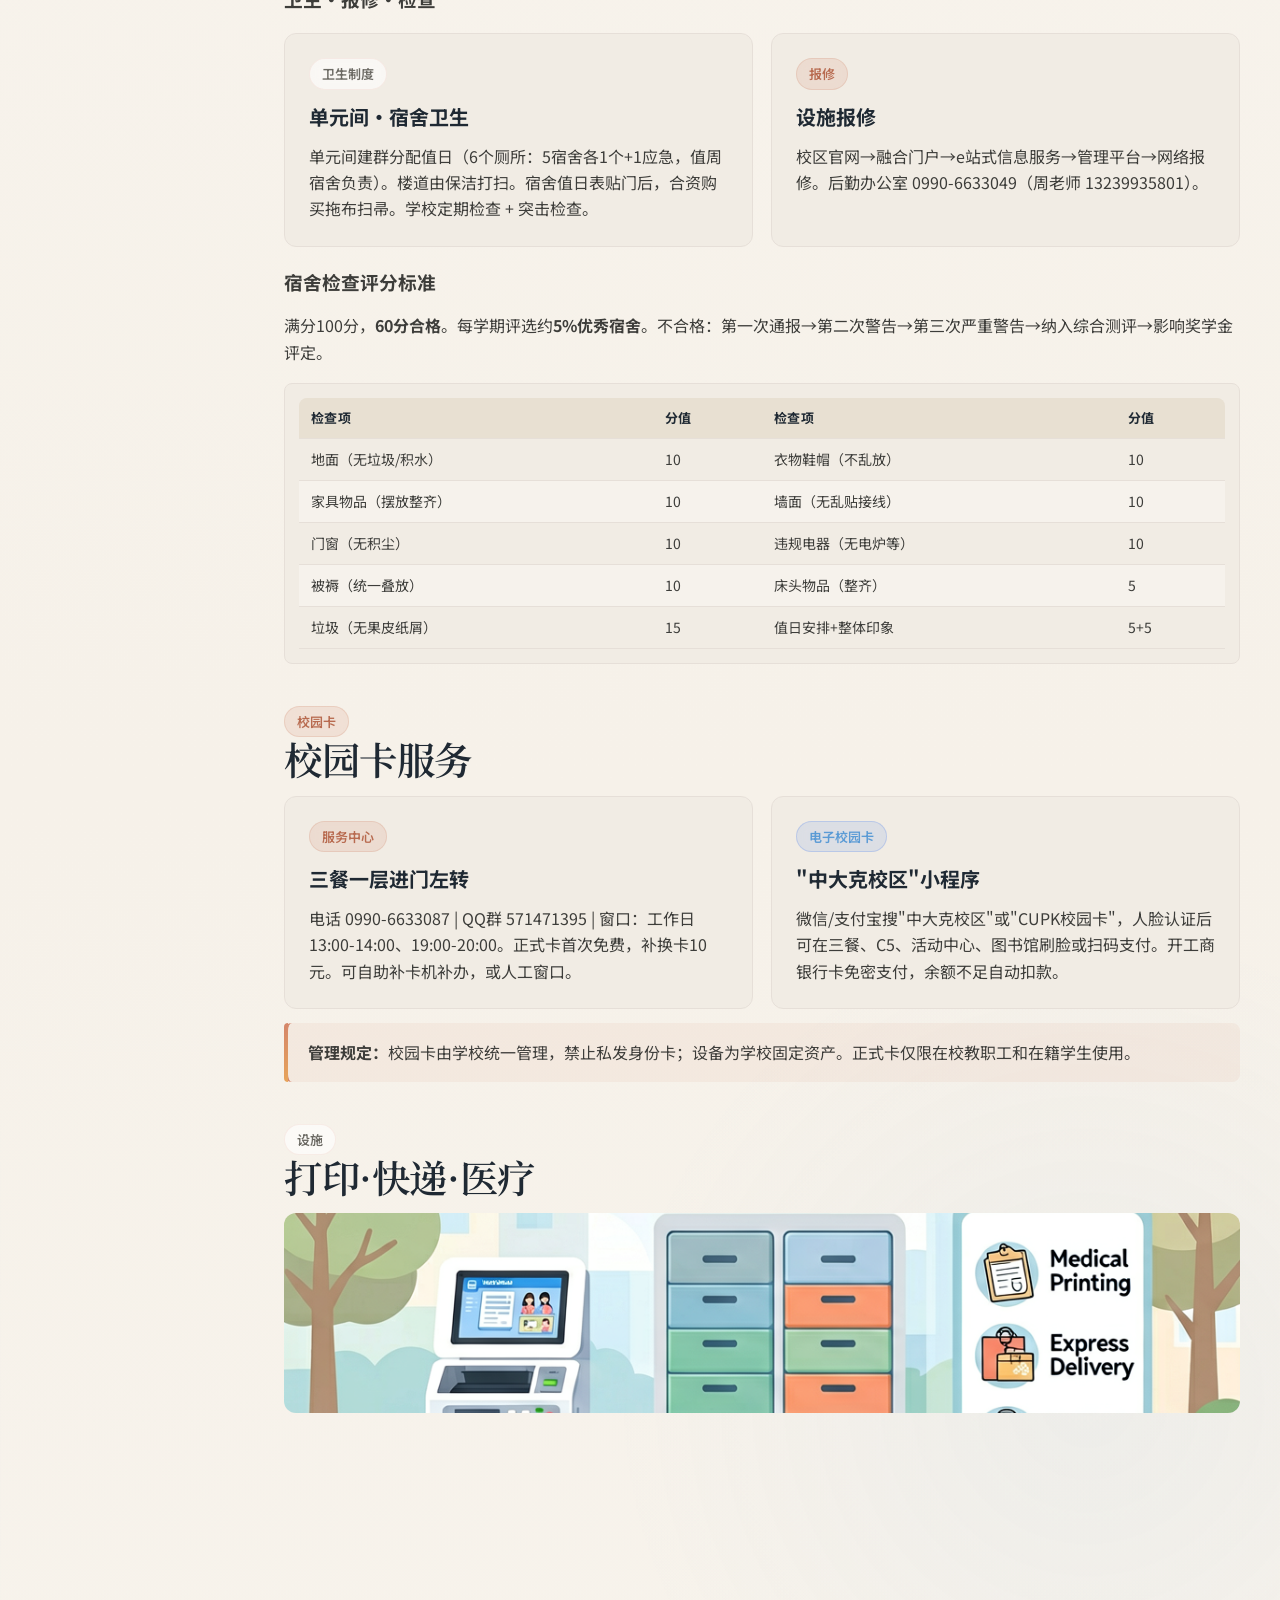
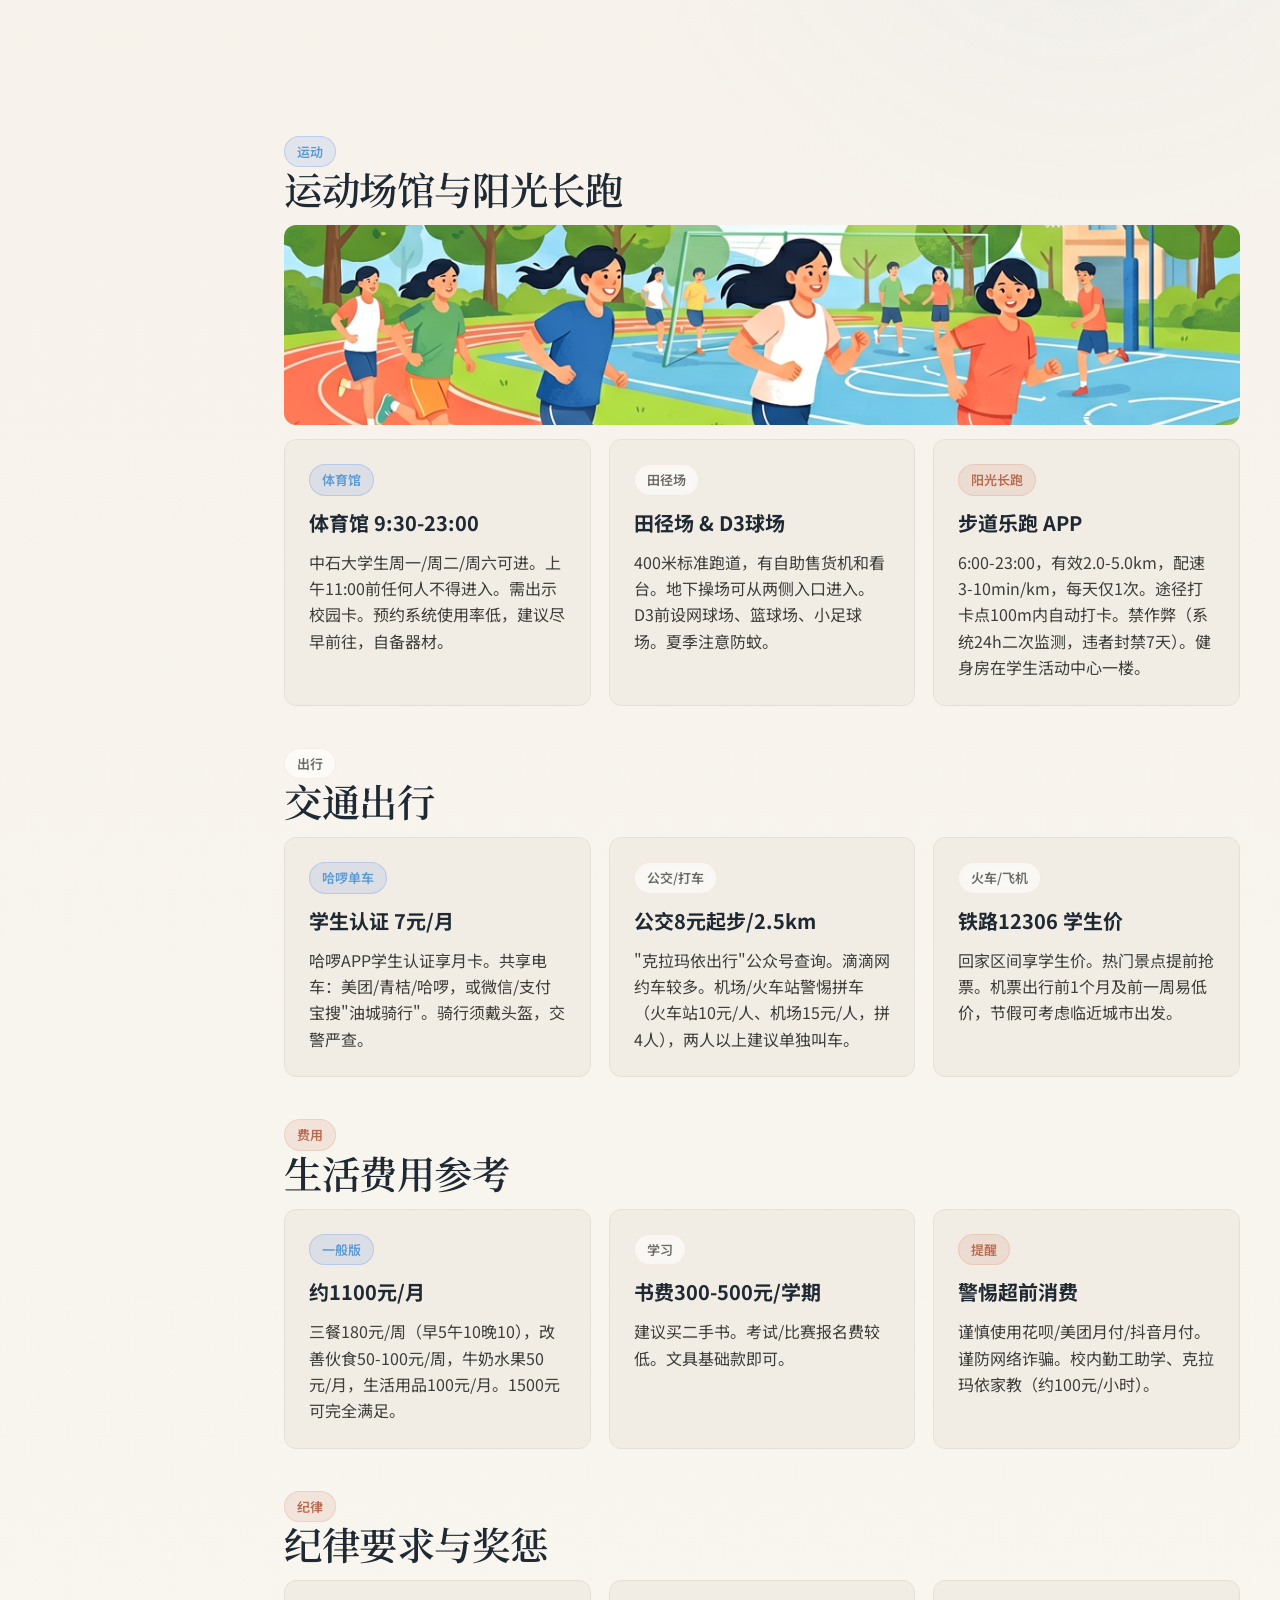
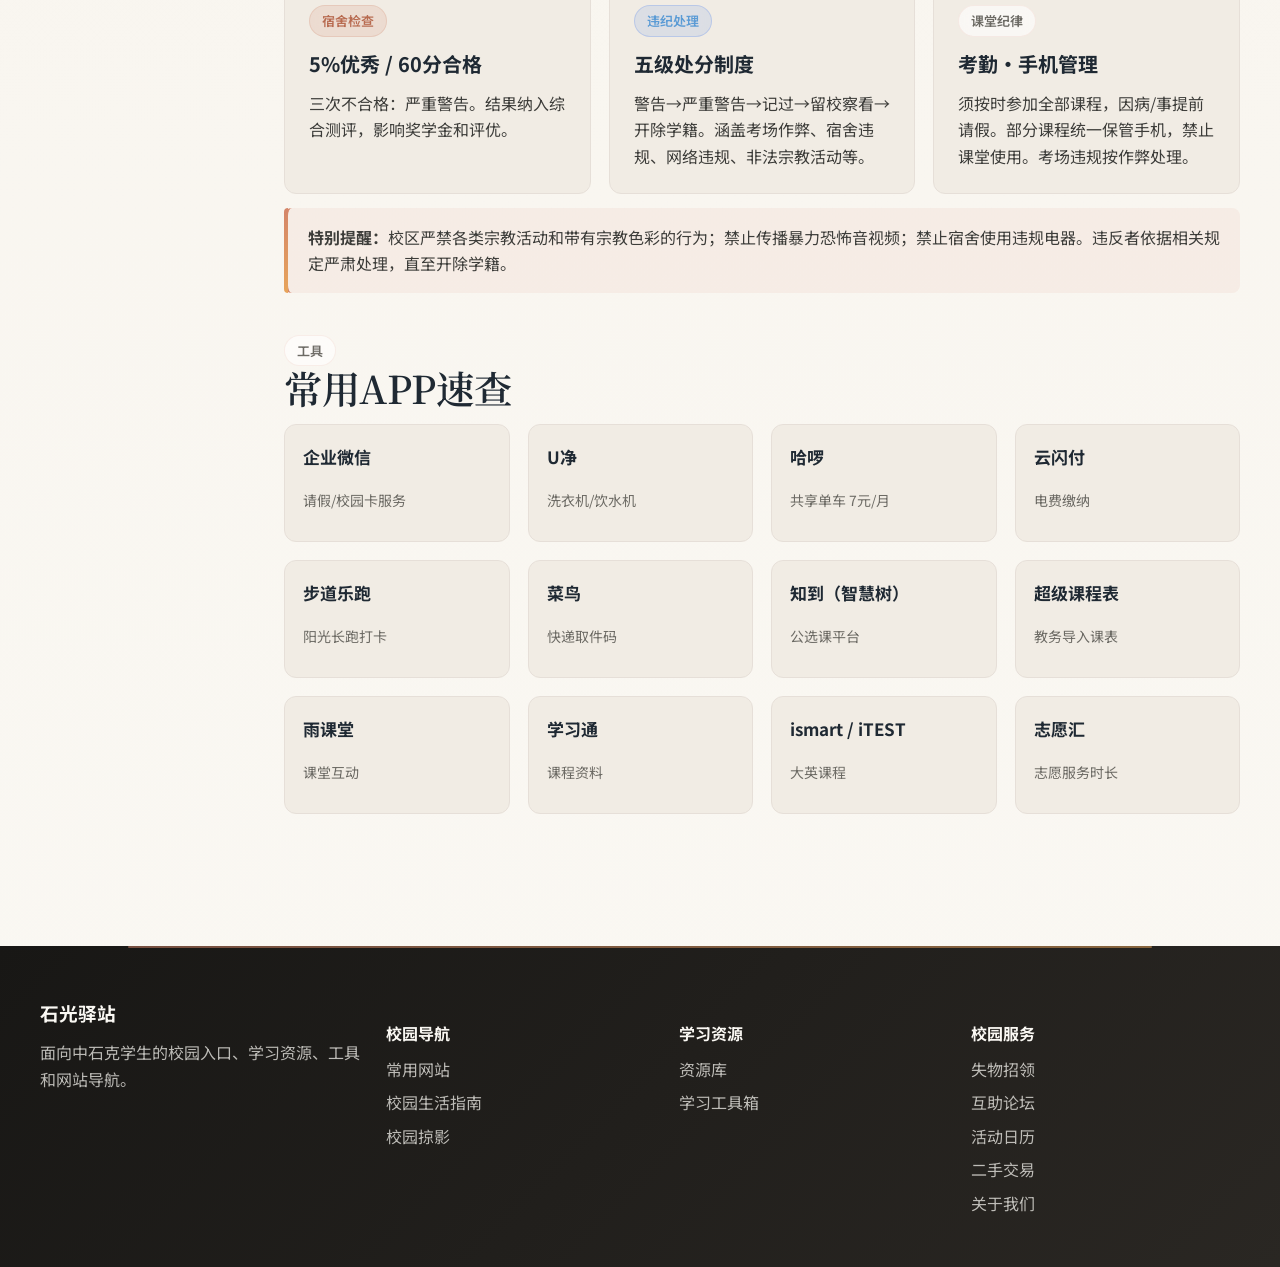
==== commit 3c8755cc: "feat: add new pages for lost and found, secondhand trading, and resource sharing - Created `lostfoun" ====
--- a/campus.html
+++ b/campus.html
@@ -1,49 +1,85 @@
 <!doctype html>
 <html lang="zh-CN">
   <head>
+    <!-- 页面元信息 -->
     <meta charset="UTF-8" />
     <meta name="viewport" content="width=device-width, initial-scale=1.0" />
+    <meta
+      name="theme-color"
+      content="#faf8f3"
+      media="(prefers-color-scheme: light)"
+    />
+    <meta
+      name="theme-color"
+      content="#1c1b18"
+      media="(prefers-color-scheme: dark)"
+    />
+    <!-- 字体预连接：Noto Serif SC + Noto Sans SC -->
     <link rel="preconnect" href="https://fonts.googleapis.com" />
     <link rel="preconnect" href="https://fonts.gstatic.com" crossorigin />
-    <link rel="stylesheet" href="https://fonts.googleapis.com/css2?family=Noto+Serif+SC:wght@400;500;600;700&family=Noto+Sans+SC:wght@300;400;500;700&display=swap" />
-    <meta name="description" content="中石克克拉玛依校区校园生活指南——食堂三餐C5湖畔餐厅、宿舍洗澡电费门禁、校园卡办理、洗衣饮水打印快递、体育馆阳光长跑、交通出行。" />
+    <link
+      rel="stylesheet"
+      href="https://fonts.googleapis.com/css2?family=Noto+Serif+SC:wght@400;500;600;700&family=Noto+Sans+SC:wght@300;400;500;700&display=swap"
+    />
+    <!-- 页面 SEO 描述：覆盖食堂、宿舍、校园卡、交通等关键词 -->
+    <meta
+      name="description"
+      content="中石克克拉玛依校区校园生活指南——食堂三餐C5、宿舍洗澡电费门禁、校园卡办理、洗衣饮水打印快递、体育馆阳光长跑、交通出行。"
+    />
     <title>校园生活指南 - 石光驿站</title>
+    <link rel="icon" type="image/png" href="images/中国石油大学矢量标.jpg" />
+    <!-- 全局样式 + 页面通用样式 -->
     <link rel="stylesheet" href="css/common.css" />
     <link rel="stylesheet" href="css/pages.css" />
   </head>
   <body>
-    <header class="site-header">
-      <div class="nav-wrap">
-        <a class="brand" href="index.html"><img class="brand-mark" src="images/中国石油大学矢量标.jpg" alt="中国石油大学" />石光驿站</a>
-        <button class="nav-toggle" type="button" aria-label="打开导航">☰</button>
-        <button class="theme-toggle" type="button" aria-label="切换到暗色模式" title="切换暗色模式">☾</button>
-        <nav class="site-nav">
-          <a class="nav-link" href="index.html">首页</a>
-          <a class="nav-link" href="cupk.html">常用网站</a>
-          <a class="nav-link active" href="campus.html">校园生活</a>
-          <a class="nav-link" href="websites.html">学习资源库</a>
-          <a class="nav-link" href="tools.html">学习工具箱</a>
-          <a class="nav-link" href="media.html">石大光影</a>
-          <a class="nav-link" href="team.html">小组介绍</a>
-          <a class="nav-link" href="login.html">登录</a>
-        </nav>
-      </div>
-    </header>
-
-    <main class="section tight">
+    <!-- ===== 动态导航栏 ===== -->
+    <div id="siteHeader"></div>
+
+    <!-- ===== 页面主体 ===== -->
+    <main id="main" class="section tight">
       <div class="container">
-        <nav class="breadcrumb" aria-label="面包屑导航"><a href="index.html">首页</a><span class="breadcrumb-sep">/</span><span>校园生活指南</span></nav>
-        <span class="eyebrow">校园生活指南</span>
-        <h1 class="page-title">从军都山下到红山湖畔，衣食住行一站搞定。</h1>
-        <p class="lead">以下内容由石大热心学长学姐整理，覆盖食堂、宿舍、校园卡、生活设施、运动健康、交通出行及费用参考。万能墙微信：Cupk5201314</p>
-
-        <!-- 搜索 -->
+        <!-- 页面 Hero：背景图叠加渐变遮罩，含面包屑和标题 -->
+        <div
+          class="page-hero"
+          style="
+            background-image:
+              linear-gradient(
+                135deg,
+                rgba(24, 23, 21, 0.5),
+                rgba(24, 23, 21, 0.2)
+              ),
+              url(images/hero-campus.jpg);
+          "
+        >
+          <nav class="breadcrumb" aria-label="面包屑导航">
+            <a href="index.html">首页</a><span class="breadcrumb-sep">/</span
+            ><span>校园生活指南</span>
+          </nav>
+          <span class="eyebrow">校园生活指南</span>
+          <h1 class="page-title">从军都山下到红山湖畔，衣食住行一站搞定。</h1>
+          <p class="lead">
+            以下内容由石大热心学长学姐整理，覆盖食堂、宿舍、校园卡、生活设施、运动健康、交通出行及费用参考。
+          </p>
+        </div>
+        <!-- /page-hero -->
+
+        <!-- 全文搜索框：关键词搜索卡片内容，实时过滤 -->
         <div class="cupk-search-panel">
-          <input id="campusSearch" type="search" placeholder="搜索：洗衣机、电费、食堂、快递、校园卡…" aria-label="搜索校园生活指南" />
+          <input
+            id="campusSearch"
+            type="search"
+            placeholder="搜索：洗衣机、电费、食堂、快递、校园卡…"
+            aria-label="搜索校园生活指南"
+          />
           <span id="campusSearchSummary" class="tag coral">全部内容</span>
         </div>
-
+        <!-- /cupk-search-panel -->
+
+        <!-- 双栏布局：左侧目录 + 右侧内容 -->
         <div class="cupk-layout">
+          <!-- 侧边栏：页面内锚点导航，点击平滑滚动到对应章节 -->
+          <!-- 共 11 个锚点：校区速览、食堂、宿舍、校园卡、打印快递医疗、运动健康、交通、费用、纪律、校内服务、APP -->
           <aside class="cupk-sidebar" aria-label="页面目录">
             <strong>生活指南</strong>
             <a href="#zones">校区速览</a>
@@ -55,339 +91,688 @@
             <a href="#transport">交通出行</a>
             <a href="#cost">费用参考</a>
             <a href="#discipline">纪律·奖惩</a>
-            <a href="#online-services">校内线上服务</a>
             <a href="#apps">常用APP</a>
           </aside>
 
           <div class="cupk-content">
-
             <!-- ====== 校区速览 ====== -->
             <section class="cupk-section" id="zones">
               <div class="section-heading-row">
-                <div><span class="tag blue">速览</span><h2 class="section-title">校区分区速查</h2></div>
-              </div>
+                <div>
+                  <span class="tag blue">速览</span>
+                  <h2 class="section-title">校区分区速查</h2>
+                </div>
+              </div>
+              <!-- 八个校区功能分区一览：A 区到 K 区 -->
               <div class="grid cols-4 cupk-mini-grid">
-                <div class="card cupk-mini-card"><strong>A区</strong><span>湖滨公共区</span></div>
-                <div class="card cupk-mini-card"><strong>B区</strong><span>西生活区（B13医务室）</span></div>
-                <div class="card cupk-mini-card"><strong>C区</strong><span>中央教学区（C4/C5/C8/J2）</span></div>
-                <div class="card cupk-mini-card"><strong>D区</strong><span>东生活区（三餐/D3球场）</span></div>
-                <div class="card cupk-mini-card"><strong>E/M区</strong><span>生态区</span></div>
-                <div class="card cupk-mini-card"><strong>F/G/H/N/O区</strong><span>实训区</span></div>
-                <div class="card cupk-mini-card"><strong>J区</strong><span>入口公共区</span></div>
-                <div class="card cupk-mini-card"><strong>K区</strong><span>学员公寓区</span></div>
-              </div>
-            </section>
+                <!-- A 区：湖滨公共区 -->
+                <div class="card cupk-mini-card">
+                  <strong>A区</strong><span>湖滨公共区</span>
+                </div>
+                <!-- B 区：西生活区，含医务室 -->
+                <div class="card cupk-mini-card">
+                  <strong>B区</strong><span>西生活区（B13医务室）</span>
+                </div>
+                <!-- C 区：中央教学区，主要教学楼群 -->
+                <div class="card cupk-mini-card">
+                  <strong>C区</strong><span>中央教学区（C4/C5/C8/J2）</span>
+                </div>
+                <!-- D 区：东生活区，三餐和球场 -->
+                <div class="card cupk-mini-card">
+                  <strong>D区</strong><span>东生活区（三餐/D3球场）</span>
+                </div>
+                <!-- E / M 区：生态绿化区域 -->
+                <div class="card cupk-mini-card">
+                  <strong>E/M区</strong><span>生态区</span>
+                </div>
+                <!-- F / G / H / N / O 区：实训基地 -->
+                <div class="card cupk-mini-card">
+                  <strong>F/G/H/N/O区</strong><span>实训区</span>
+                </div>
+                <!-- J 区：校园入口公共区 -->
+                <div class="card cupk-mini-card">
+                  <strong>J区</strong><span>入口公共区</span>
+                </div>
+                <!-- K 区：学员公寓 -->
+                <div class="card cupk-mini-card">
+                  <strong>K区</strong><span>学员公寓区</span>
+                </div>
+              </div>
+              <!-- /grid.cols-4 -->
+            </section>
+            <!-- /section#zones -->
 
             <!-- ====== 食堂 ====== -->
+            <!-- 餐饮设施介绍：三餐、C5广场、及外卖平台 -->
             <section class="cupk-section" id="canteen">
               <div class="section-heading-row">
-                <div><span class="tag coral">餐饮</span><h2 class="section-title">食堂与外卖</h2></div>
-              </div>
-              <p class="cupk-section-lead">校区饮食保障场所包括第三学生餐厅（三餐/D11）、第二学生餐厅、第一学生餐厅、C5汇利美食广场、湖畔餐厅及校园移动餐车。基本大伙最高菜品不超过6元，提供半份餐食。</p>
+                <div>
+                  <span class="tag coral">餐饮</span>
+                  <h2 class="section-title">食堂与外卖</h2>
+                </div>
+              </div>
+              <!-- 食堂配图 -->
+              <img
+                src="images/illust-canteen.jpg"
+                alt="食堂餐饮"
+                style="
+                  width: 100%;
+                  max-height: 200px;
+                  object-fit: cover;
+                  border-radius: var(--radius-lg);
+                  margin-bottom: 14px;
+                "
+                loading="lazy"
+              />
+              <!-- 食堂概览：各餐厅分布及基本大伙价格说明 -->
+              <!-- 基本大伙最高 6 元，提供半份餐食 -->
+              <p class="cupk-section-lead">
+                校区饮食保障场所包括第三学生餐厅（三餐/D11）、第二学生餐厅、第一学生餐厅、C5汇利美食广场、校园移动餐车。基本伙最高菜品不超过6元，提供半份餐食。
+              </p>
+              <!-- 支付方式提醒：第三方支付加收 15% 费用，建议使用电子校园卡 -->
               <div class="notice">
-                <strong>支付提醒：</strong>微信/支付宝/云闪付付款码加收15%费用，建议用电子校园卡。<a href="https://www.cupk.edu.cn/c/2024-04-15/521062.shtml" target="_blank" rel="noopener noreferrer">查看通知</a>
-              </div>
-              <div class="grid cols-3 cupk-grid" style="margin-top:16px">
+                <strong>支付提醒：</strong
+                >微信/支付宝/云闪付付款码加收15%费用，建议用电子校园卡。<a
+                  href="https://www.cupk.edu.cn/c/2024-04-15/521062.shtml"
+                  target="_blank"
+                  rel="noopener noreferrer"
+                  >查看通知</a
+                >
+              </div>
+              <!-- 食堂餐饮卡组：三餐、一二餐、C5广场与详细介绍 -->
+              <div class="grid cols-3 cupk-grid" style="margin-top: 16px">
+                <!-- 第三学生餐厅：三层分布，含地下超市 -->
                 <div class="card cupk-card">
                   <span class="tag coral">D11</span>
                   <h3>第三学生餐厅</h3>
-                  <p>D区，8000㎡，2000+座位。<strong>一楼：</strong>风味（蜜雪冰城、新疆风味、麻辣烫等）。<strong>二楼：</strong>基本伙（水饺自助、免费粥汤）。<strong>地下：</strong>天猫超市、打印店、理发店。</p>
-                  <span class="tag">7:30-10:30 / 11:30-14:30 / 18:00-20:30</span>
-                </div>
+                  <p>
+                    D区，8000㎡，2000+座位。<strong>一楼：</strong>风味（蜜雪冰城、新疆风味、麻辣烫等）。<strong>二楼：</strong>基本伙（水饺自助、免费粥汤）。<strong>地下：</strong>超市、打印店、理发店。
+                  </p>
+                  <span class="tag"
+                    >7:30-10:30 / 11:30-14:30 / 18:00-20:30</span
+                  >
+                </div>
+                <!-- 第一、二学生餐厅：快餐为主，二餐需克职院卡（一楼是中石大卡） -->
                 <div class="card cupk-card">
                   <span class="tag blue">一餐/二餐</span>
                   <h3>第一、二学生餐厅</h3>
-                  <p><strong>一餐：</strong>快餐为主，地下八点半超市（面馆、烤串、电信营业厅）。<strong>二餐：</strong>需绑定克职院校园卡。B13旁设校内医务室。</p>
+                  <p>
+                    <strong>一餐：</strong
+                    >快餐为主，地下八点半超市（面馆、烤串、电信营业厅）。<strong>二餐：</strong>需绑定克职院校园卡。B13旁设校内医务室。
+                  </p>
                   <span class="tag">快餐</span>
                 </div>
+                <!-- C5 美食广场与：小吃种类丰富 -->
                 <div class="card cupk-card">
                   <span class="tag">小吃</span>
-                  <h3>C5广场 & 湖畔餐厅</h3>
-                  <p><strong>C5：</strong>教学楼东北角300㎡，麻辣烫、烧烤、点歌电视。<strong>湖畔：</strong>活动中心内，"花羡沐岚"小程序下单，风景好有乐队。</p>
-                  <span class="tag coral">奶茶</span>
-                </div>
-              </div>
-              <h3 style="margin-top:18px">外卖</h3>
-              <p class="cupk-section-lead"><strong>校内平台：</strong>石克服务、花生校园、快团食尚派。一般送至宿舍楼门口。<strong>校外：</strong>美团/宅急送，超配送范围将地址设"城南小区"备注"送到中石大校门口"。</p>
-            </section>
+                  <h3>C5广场 &</h3>
+                  <p>
+                    <strong>C5：</strong
+                    >教学楼东北角300㎡，麻辣烫、烧烤、点歌电视。
+                  </p>
+                </div>
+              </div>
+              <!-- /grid.cols-3 餐厅卡组 -->
+              <!-- 外卖服务：校内平台（石克服务等）和校外平台（美团等） -->
+              <h3 style="margin-top: 18px">外卖</h3>
+              <p class="cupk-section-lead">
+                <strong>校内平台：</strong
+                >石克服务、花生校园、快团食尚派。一般送至宿舍楼门口。<strong>校外：</strong>美团/宅急送，超配送范围将地址设"城南小区"备注"送到中石大校门口"。
+              </p>
+            </section>
+            <!-- /section#canteen 食堂餐饮 -->
 
             <!-- ====== 宿舍 ====== -->
+            <!-- 宿舍入住准备、日常设施（洗浴、电费、空调、饮水、洗衣等）、卫生检查标准 -->
             <section class="cupk-section" id="dorm">
               <div class="section-heading-row">
-                <div><span class="tag blue">住宿</span><h2 class="section-title">宿舍生活指南</h2></div>
-              </div>
-
+                <div>
+                  <span class="tag blue">住宿</span>
+                  <h2 class="section-title">宿舍生活指南</h2>
+                </div>
+              </div>
+              <!-- 宿舍配图 -->
+              <img
+                src="images/illust-dorm.jpg"
+                alt="宿舍生活"
+                style="
+                  width: 100%;
+                  max-height: 200px;
+                  object-fit: cover;
+                  border-radius: var(--radius-lg);
+                  margin: 14px 0;
+                "
+                loading="lazy"
+              />
+
+              <!-- 入住准备：床上用品购买、校内商超购物、推荐常购清单 -->
               <h3>入住准备</h3>
               <div class="grid cols-3 cupk-grid">
-                <div class="card cupk-card"><span class="tag">床上用品</span><h3>石克服务 / D区小广场</h3><p>线上通过"石克服务"公众号购置→开学送至楼下。线下D区小广场。原则上不装床帘（防火安全）。</p></div>
-                <div class="card cupk-card"><span class="tag blue">购物</span><h3>校内商超 / 和家乐</h3><p>三餐地下天猫超市（天猫校园APP优惠）、C5小商店、一餐八点半。校外和家乐（约4km）、汇嘉。网购12号菜鸟驿站取件。</p></div>
-                <div class="card cupk-card"><span class="tag">常购清单</span><h3>衣架/置物架/花露水等</h3><p>推荐：衣架、床头置物架、垃圾桶/袋、花露水、加湿器、电脑支架。工行卡可与舍友拼车去校外办理。</p></div>
-              </div>
-
-              <h3 style="margin-top:20px">日常设施</h3>
+                <!-- 床上用品购买渠道：线上石克服务或线下D区小广场 -->
+                <div class="card cupk-card">
+                  <span class="tag">床上用品</span>
+                  <h3>石克服务 / D区小广场</h3>
+                  <p>
+                    线上通过"石克服务"公众号购置→开学送至楼下。线下D区小广场。原则上不装床帘（防火安全）。
+                  </p>
+                </div>
+                <!-- 校内商超：三餐地下超市、C5小商店、一餐八点半 -->
+                <div class="card cupk-card">
+                  <span class="tag blue">购物</span>
+                  <h3>校内商超 / 和家乐</h3>
+                  <p>
+                    三餐地下超市（C5小商店、一餐八点半。校外和家乐（约4km）、汇嘉。网购菜鸟驿站取件。
+                  </p>
+                </div>
+                <!-- 新生常购物品推荐清单 -->
+                <div class="card cupk-card">
+                  <span class="tag">常购清单</span>
+                  <h3>衣架/置物架/花露水等</h3>
+                  <p>
+                    推荐：衣架、床头置物架、垃圾桶/袋、花露水、加湿器、电脑支架。工行卡可与舍友拼车去校外办理。
+                  </p>
+                </div>
+              </div>
+
+              <!-- 日常设施总览：洗浴、电费、空调、饮水、洗衣等 12 项 -->
+              <h3 style="margin-top: 20px">日常设施</h3>
               <div class="grid cols-3 cupk-mini-grid">
-                <div class="card cupk-mini-card"><strong>🚿 洗浴</strong><span>插卡按按钮出热水，不按仅冷水。洗完拔卡否则扣费。可用水码/扫码。</span></div>
-                <div class="card cupk-mini-card"><strong>⚡ 电费</strong><span>云闪付→数字校园→绑定学校→缴费，约5分钟来电。</span></div>
-                <div class="card cupk-mini-card"><strong>🔥 空调/地暖</strong><span>遥控器或手机红外控制，地暖温度较高。</span></div>
-                <div class="card cupk-mini-card"><strong>💧 饮水机</strong><span>每层2台，U净APP绑定学校购买小票后扫码取水。</span></div>
-                <div class="card cupk-mini-card"><strong>👕 洗衣机</strong><span>1楼，U净扫码，30-45分钟。自备洗衣液，禁贴身衣物袜子。</span></div>
-                <div class="card cupk-mini-card"><strong>👟 洗鞋机</strong><span>1楼，效果一般建议手洗，洗鞋店联系方式私信万能墙。</span></div>
-                <div class="card cupk-mini-card"><strong>💨 吹风机</strong><span>微信扫码，0.5元/3分钟、1元/5分钟。注意控制噪音。</span></div>
-                <div class="card cupk-mini-card"><strong>💇 剪发</strong><span>三餐地下商超入口处，或校外理发店。</span></div>
-                <div class="card cupk-mini-card"><strong>🔑 门禁</strong><span>23:45关门，7:30开门。夜不归宿通报。晚归需企业微信请假。</span></div>
-                <div class="card cupk-mini-card"><strong>⚡ 用电</strong><span>禁用电炉/电煮锅/冰箱等，违者按手册处理。禁养宠物。</span></div>
-                <div class="card cupk-mini-card"><strong>📖 自习室</strong><span>暂不开放（卫生原因），考研前可咨询宿管。</span></div>
-                <div class="card cupk-mini-card"><strong>📦 外卖</strong><span>送至宿舍楼门口右手边桌上，建议及时取走。</span></div>
-              </div>
-
-              <h3 style="margin-top:20px">卫生·报修·检查</h3>
+                <!-- 洗浴：插卡出水，用完需拔卡 -->
+                <div class="card cupk-mini-card">
+                  <strong>🚿 洗浴</strong
+                  ><span
+                    >插卡按按钮出热水，不按仅冷水。洗完拔卡否则扣费。可用水码/扫码。</span
+                  >
+                </div>
+                <!-- 电费缴纳：云闪付数字校园 -->
+                <div class="card cupk-mini-card">
+                  <strong>⚡ 电费</strong
+                  ><span>云闪付→数字校园→绑定学校→缴费，约5分钟来电。</span>
+                </div>
+                <!-- 空调 / 地暖控制 -->
+                <div class="card cupk-mini-card">
+                  <strong>🔥 空调/地暖</strong
+                  ><span>遥控器或手机红外控制，地暖温度较高。</span>
+                </div>
+                <!-- 饮水机：U净 APP 扫码 -->
+                <div class="card cupk-mini-card">
+                  <strong>💧 饮水机</strong
+                  ><span>每层2台，U净APP绑定学校购买小票后扫码取水。</span>
+                </div>
+                <!-- 公共洗衣机 -->
+                <div class="card cupk-mini-card">
+                  <strong>👕 洗衣机</strong
+                  ><span
+                    >1楼，U净扫码，30-45分钟。自备洗衣液，禁贴身衣物袜子。</span
+                  >
+                </div>
+                <!-- 洗鞋机 -->
+                <div class="card cupk-mini-card">
+                  <strong>👟 洗鞋机</strong><span>1楼，效果一般建议手洗。</span>
+                </div>
+                <!-- 吹风机：扫码付费 -->
+                <div class="card cupk-mini-card">
+                  <strong>💨 吹风机</strong
+                  ><span>微信扫码，0.5元/3分钟、1元/5分钟。注意控制噪音。</span>
+                </div>
+                <!-- 剪发服务点 -->
+                <div class="card cupk-mini-card">
+                  <strong>💇 剪发</strong
+                  ><span>三餐地下商超入口处，或校外理发店。</span>
+                </div>
+                <!-- 宿舍门禁时间 -->
+                <div class="card cupk-mini-card">
+                  <strong>🔑 门禁</strong
+                  ><span
+                    >23:45关门，7:30开门。夜不归宿通报。晚归需企业微信请假。</span
+                  >
+                </div>
+                <!-- 用电规定 -->
+                <div class="card cupk-mini-card">
+                  <strong>⚡ 用电</strong
+                  ><span
+                    >禁用电炉/电煮锅/冰箱等，违者按手册处理。禁养宠物。</span
+                  >
+                </div>
+                <!-- 宿舍自习室 -->
+                <div class="card cupk-mini-card">
+                  <strong>📖 自习室</strong
+                  ><span>暂不开放（卫生原因），考研前可咨询宿管。</span>
+                </div>
+                <!-- 外卖取送 -->
+                <div class="card cupk-mini-card">
+                  <strong>📦 外卖</strong
+                  ><span>送至宿舍楼门口右手边桌上，建议及时取走。</span>
+                </div>
+              </div>
+
+              <!-- 卫生制度与设施报修 -->
+              <h3 style="margin-top: 20px">卫生·报修·检查</h3>
               <div class="grid cols-2 cupk-grid">
+                <!-- 宿舍卫生制度：单元间分配值日，定期检查 -->
                 <div class="card cupk-card">
                   <span class="tag">卫生制度</span>
                   <h3>单元间·宿舍卫生</h3>
-                  <p>单元间建群分配值日（6个厕所：5宿舍各1个+1应急，值周宿舍负责）。楼道由保洁打扫。宿舍值日表贴门后，合资购买拖布扫帚。学校定期检查 + 突击检查。</p>
-                </div>
+                  <p>
+                    单元间建群分配值日（6个厕所：5宿舍各1个+1应急，值周宿舍负责）。楼道由保洁打扫。宿舍值日表贴门后，合资购买拖布扫帚。学校定期检查
+                    + 突击检查。
+                  </p>
+                </div>
+                <!-- 设施报修流程：融合门户平台或电话联系 -->
                 <div class="card cupk-card">
                   <span class="tag coral">报修</span>
                   <h3>设施报修</h3>
-                  <p>校区官网→融合门户→e站式信息服务→管理平台→网络报修。后勤办公室 0990-6633049（周老师 13239935801）。也可私信万能墙。</p>
-                </div>
-              </div>
-
-              <h3 style="margin-top:20px">宿舍检查评分标准</h3>
-              <p class="cupk-section-lead">满分100分，<strong>60分合格</strong>。每学期评选约<strong>5%优秀宿舍</strong>。不合格：第一次通报→第二次警告→第三次严重警告→纳入综合测评→影响奖学金评定。</p>
+                  <p>
+                    校区官网→融合门户→e站式信息服务→管理平台→网络报修。后勤办公室
+                    0990-6633049（周老师 13239935801）。
+                  </p>
+                </div>
+              </div>
+
+              <!-- 宿舍检查评分标准：满分 100 分，60 分合格 -->
+              <h3 style="margin-top: 20px">宿舍检查评分标准</h3>
+              <!-- 评分制度说明：满分 100 分，60 分合格 -->
+              <p class="cupk-section-lead">
+                满分100分，<strong>60分合格</strong>。每学期评选约<strong>5%优秀宿舍</strong>。不合格：第一次通报→第二次警告→第三次严重警告→纳入综合测评→影响奖学金评定。
+              </p>
+              <!-- 评分细则表：八项检查标准及对应分值 -->
               <div class="gpa-table-wrap">
                 <table class="gpa-table">
-                  <thead><tr><th>检查项</th><th>分值</th><th>检查项</th><th>分值</th></tr></thead>
+                  <!-- 表头：检查项与分值（共两列） -->
+                  <thead>
+                    <tr>
+                      <th>检查项</th>
+                      <th>分值</th>
+                      <th>检查项</th>
+                      <th>分值</th>
+                    </tr>
+                  </thead>
                   <tbody>
-                    <tr><td>地面（无垃圾/积水）</td><td>10</td><td>衣物鞋帽（不乱放）</td><td>10</td></tr>
-                    <tr><td>家具物品（摆放整齐）</td><td>10</td><td>墙面（无乱贴接线）</td><td>10</td></tr>
-                    <tr><td>门窗（无积尘）</td><td>10</td><td>违规电器（无电炉等）</td><td>10</td></tr>
-                    <tr><td>被褥（统一叠放）</td><td>10</td><td>床头物品（整齐）</td><td>5</td></tr>
-                    <tr><td>垃圾（无果皮纸屑）</td><td>15</td><td>值日安排+整体印象</td><td>5+5</td></tr>
+                    <!-- 地面清洁 + 衣物摆放 -->
+                    <tr>
+                      <td>地面（无垃圾/积水）</td>
+                      <td>10</td>
+                      <td>衣物鞋帽（不乱放）</td>
+                      <td>10</td>
+                    </tr>
+                    <!-- 家具摆放 + 墙面整洁 -->
+                    <tr>
+                      <td>家具物品（摆放整齐）</td>
+                      <td>10</td>
+                      <td>墙面（无乱贴接线）</td>
+                      <td>10</td>
+                    </tr>
+                    <!-- 门窗卫生 + 违规电器检查 -->
+                    <tr>
+                      <td>门窗（无积尘）</td>
+                      <td>10</td>
+                      <td>违规电器（无电炉等）</td>
+                      <td>10</td>
+                    </tr>
+                    <!-- 被褥叠放 + 床头物品 -->
+                    <tr>
+                      <td>被褥（统一叠放）</td>
+                      <td>10</td>
+                      <td>床头物品（整齐）</td>
+                      <td>5</td>
+                    </tr>
+                    <!-- 垃圾清理 + 值日整体印象 -->
+                    <tr>
+                      <td>垃圾（无果皮纸屑）</td>
+                      <td>15</td>
+                      <td>值日安排+整体印象</td>
+                      <td>5+5</td>
+                    </tr>
                   </tbody>
                 </table>
               </div>
             </section>
+            <!-- /section#dorm 宿舍生活 -->
 
             <!-- ====== 校园卡 ====== -->
+            <!-- 校园卡服务中心位置、电子校园卡小程序、工商银行卡绑定 -->
             <section class="cupk-section" id="card">
               <div class="section-heading-row">
-                <div><span class="tag coral">校园卡</span><h2 class="section-title">校园卡服务</h2></div>
-              </div>
+                <div>
+                  <span class="tag coral">校园卡</span>
+                  <h2 class="section-title">校园卡服务</h2>
+                </div>
+              </div>
+              <!-- 校园卡服务：实体卡办理与电子校园卡 -->
               <div class="grid cols-2 cupk-grid">
+                <!-- 实体校园卡：三餐一层办理，自助补卡机 -->
                 <div class="card cupk-card">
                   <span class="tag coral">服务中心</span>
                   <h3>三餐一层进门左转</h3>
-                  <p>电话 0990-6633087 | QQ群 571471395 | 窗口：工作日 13:00-14:00、19:00-20:00。正式卡首次免费，补换卡10元。可自助补卡机补办，或人工窗口。</p>
-                </div>
+                  <p>
+                    电话 0990-6633087 | QQ群 571471395 | 窗口：工作日
+                    13:00-14:00、19:00-20:00。正式卡首次免费，补换卡10元。可自助补卡机补办，或人工窗口。
+                  </p>
+                </div>
+                <!-- 电子校园卡：微信支付宝小程序，刷脸扫码支付 -->
                 <div class="card cupk-card">
                   <span class="tag blue">电子校园卡</span>
                   <h3>"中大克校区"小程序</h3>
-                  <p>微信/支付宝搜"中大克校区"或"CUPK校园卡"，人脸认证后可在三餐、C5、活动中心、图书馆刷脸或扫码支付。开工商银行卡免密支付，余额不足自动扣款。</p>
-                </div>
-              </div>
-              <div class="notice" style="margin-top:14px">
-                <strong>管理规定：</strong>校园卡由学校统一管理，禁止私发身份卡；设备为学校固定资产。正式卡仅限在校教职工和在籍学生使用。
-              </div>
-            </section>
+                  <p>
+                    微信/支付宝搜"中大克校区"或"CUPK校园卡"，人脸认证后可在三餐、C5、活动中心、图书馆刷脸或扫码支付。开工商银行卡免密支付，余额不足自动扣款。
+                  </p>
+                </div>
+              </div>
+              <!-- 校园卡管理规定 -->
+              <div class="notice" style="margin-top: 14px">
+                <strong>管理规定：</strong
+                >校园卡由学校统一管理，禁止私发身份卡；设备为学校固定资产。正式卡仅限在校教职工和在籍学生使用。
+              </div>
+            </section>
+            <!-- /section#card 校园卡 -->
 
             <!-- ====== 打印·快递·医疗 ====== -->
+            <!-- 校内自助打印、菜鸟驿站快递取件、医务室及校外就医 -->
             <section class="cupk-section" id="services">
               <div class="section-heading-row">
-                <div><span class="tag">设施</span><h2 class="section-title">打印·快递·医疗</h2></div>
-              </div>
+                <div>
+                  <span class="tag">设施</span>
+                  <h2 class="section-title">打印·快递·医疗</h2>
+                </div>
+              </div>
+              <!-- 服务设施配图 -->
+              <img
+                src="images/illust-services.jpg"
+                alt="打印·快递·医疗"
+                style="
+                  width: 100%;
+                  max-height: 200px;
+                  object-fit: cover;
+                  border-radius: var(--radius-lg);
+                  margin-bottom: 14px;
+                "
+                loading="lazy"
+              />
+              <!-- 打印 / 快递 / 医疗：校园三大生活服务 -->
               <div class="grid cols-3 cupk-grid">
+                <!-- 校内自助打印点分布及价格 -->
                 <div class="card cupk-card">
                   <span class="tag">打印</span>
                   <h3>自助打印</h3>
-                  <p>C4/C5/C6/C8/C9/J2/活动中心/图书馆一楼均有设备。微信"小黄云打印"小程序。A4黑白0.19元起，彩色0.80元起。打印店：三餐地下（可打A3）。学长学姐打印约0.15元/张。</p>
-                </div>
+                  <p>
+                    C4/C5/C6/C8/C9/J2/活动中心/图书馆一楼均有设备。微信"小黄云打印"小程序。A4黑白0.19元起，彩色0.80元起。打印店：三餐地下（可打A3）。学长学姐打印约0.15元/张。
+                  </p>
+                </div>
+                <!-- 菜鸟驿站：取件方式与营业时间 -->
                 <div class="card cupk-card">
                   <span class="tag blue">快递</span>
-                  <h3>12号菜鸟驿站</h3>
-                  <p>地址：克拉玛依区安定路355号中石大12菜鸟驿站。冬季19:30/夏季20:00关门。下载菜鸟APP看出件码+身份码取件。60开头特殊件前台签字。多多买菜报手机尾号。</p>
-                </div>
+                  <h3>中石克综合服务中心</h3>
+                  <p>
+                    地址：中石克综合服务中心。冬季19:30/夏季20:00关门。下载淘宝APP看出件码+身份码取件。60开头特殊件前台签字。多多买菜报手机尾号。
+                  </p>
+                </div>
+                <!-- 校内医务室及校外就医指导 -->
                 <div class="card cupk-card">
                   <span class="tag coral">医疗</span>
                   <h3>校内医务室</h3>
-                  <p>B13（二餐旁）、田径场售货机对面临时医疗点。校外：市中心医院新院（校车/打车）。线上美团买药，线下校对面药房。温差大注意流感防护。</p>
-                </div>
-              </div>
-            </section>
+                  <p>
+                    B13（二餐旁）、田径场售货机对面临时医疗点。校外：市中心医院新院（校车/打车）。线上美团买药，线下校对面药房。温差大注意流感防护。
+                  </p>
+                </div>
+              </div>
+            </section>
+            <!-- /section#services 打印快递医疗 -->
 
             <!-- ====== 运动·健康 ====== -->
+            <!-- 体育馆、田径场、阳光长跑（步道乐跑）及健身房 -->
             <section class="cupk-section" id="sports">
               <div class="section-heading-row">
-                <div><span class="tag blue">运动</span><h2 class="section-title">运动场馆与阳光长跑</h2></div>
-              </div>
+                <div>
+                  <span class="tag blue">运动</span>
+                  <h2 class="section-title">运动场馆与阳光长跑</h2>
+                </div>
+              </div>
+              <!-- 运动场馆配图 -->
+              <img
+                src="images/illust-sports.jpg"
+                alt="运动场馆"
+                style="
+                  width: 100%;
+                  max-height: 200px;
+                  object-fit: cover;
+                  border-radius: var(--radius-lg);
+                  margin-bottom: 14px;
+                "
+                loading="lazy"
+              />
+              <!-- 运动场馆与体育管理 -->
               <div class="grid cols-3 cupk-grid">
+                <!-- 体育馆：开放时间与入场要求 -->
                 <div class="card cupk-card">
                   <span class="tag blue">体育馆</span>
                   <h3>体育馆 9:30-23:00</h3>
-                  <p>中石大学生周一/周二/周六可进。上午11:00前任何人不得进入。需出示校园卡。预约系统使用率低，建议尽早前往，自备器材。</p>
-                </div>
+                  <p>
+                    中石大学生周一/周二/周六可进。上午11:00前任何人不得进入。需出示校园卡。预约系统使用率低，建议尽早前往，自备器材。
+                  </p>
+                </div>
+                <!-- 田径场与 D3 球场 -->
                 <div class="card cupk-card">
                   <span class="tag">田径场</span>
                   <h3>田径场 & D3球场</h3>
-                  <p>400米标准跑道，有自助售货机和看台。地下操场可从两侧入口进入。D3前设网球场、篮球场、小足球场。夏季注意防蚊。</p>
-                </div>
+                  <p>
+                    400米标准跑道，有自助售货机和看台。地下操场可从两侧入口进入。D3前设网球场、篮球场、小足球场。夏季注意防蚊。
+                  </p>
+                </div>
+                <!-- 阳光长跑（步道乐跑）及健身房 -->
                 <div class="card cupk-card">
                   <span class="tag coral">阳光长跑</span>
                   <h3>步道乐跑 APP</h3>
-                  <p>6:00-23:00，有效2.0-5.0km，配速3-10min/km，每天仅1次。途径打卡点100m内自动打卡。禁作弊（系统24h二次监测，违者封禁7天）。健身房在学生活动中心一楼。</p>
-                </div>
-              </div>
-            </section>
+                  <p>
+                    6:00-23:00，有效2.0-5.0km，配速3-10min/km，每天仅1次。途径打卡点100m内自动打卡。禁作弊（系统24h二次监测，违者封禁7天）。健身房在学生活动中心一楼。
+                  </p>
+                </div>
+              </div>
+            </section>
+            <!-- /section#sports 运动健康 -->
 
             <!-- ====== 交通 ====== -->
+            <!-- 哈啰单车、公交/打车、火车/飞机等出行方式 -->
             <section class="cupk-section" id="transport">
               <div class="section-heading-row">
-                <div><span class="tag">出行</span><h2 class="section-title">交通出行</h2></div>
-              </div>
+                <div>
+                  <span class="tag">出行</span>
+                  <h2 class="section-title">交通出行</h2>
+                </div>
+              </div>
+              <!-- 交通出行：共享单车、公交打车、火车飞机 -->
               <div class="grid cols-3 cupk-grid">
+                <!-- 哈啰单车学生认证优惠 -->
                 <div class="card cupk-card">
                   <span class="tag blue">哈啰单车</span>
                   <h3>学生认证 7元/月</h3>
-                  <p>哈啰APP学生认证享月卡。共享电车：美团/青桔/哈啰，或微信/支付宝搜"油城骑行"。骑行须戴头盔，交警严查。</p>
-                </div>
+                  <p>
+                    哈啰APP学生认证享月卡。共享电车：美团/青桔/哈啰，或微信/支付宝搜"油城骑行"。骑行须戴头盔，交警严查。
+                  </p>
+                </div>
+                <!-- 公交与网约车出行 -->
                 <div class="card cupk-card">
                   <span class="tag">公交/打车</span>
                   <h3>公交8元起步/2.5km</h3>
-                  <p>"克拉玛依出行"公众号查询。滴滴网约车较多。机场/火车站警惕拼车（火车站10元/人、机场15元/人，拼4人），两人以上建议单独叫车。</p>
-                </div>
+                  <p>
+                    "克拉玛依出行"公众号查询。滴滴网约车较多。机场/火车站警惕拼车（火车站10元/人、机场15元/人，拼4人），两人以上建议单独叫车。
+                  </p>
+                </div>
+                <!-- 火车学生票与机票价格趋势 -->
                 <div class="card cupk-card">
                   <span class="tag">火车/飞机</span>
                   <h3>铁路12306 学生价</h3>
-                  <p>回家区间享学生价。热门景点提前抢票。机票出行前1个月及前一周易低价，节假可考虑临近城市出发。</p>
-                </div>
-              </div>
-            </section>
+                  <p>
+                    回家区间享学生价。热门景点提前抢票。机票出行前1个月及前一周易低价，节假可考虑临近城市出发。
+                  </p>
+                </div>
+              </div>
+            </section>
+            <!-- /section#transport 交通出行 -->
 
             <!-- ====== 费用 ====== -->
+            <!-- 每月生活费估算、书费、以及防超前消费提醒 -->
             <section class="cupk-section" id="cost">
               <div class="section-heading-row">
-                <div><span class="tag coral">费用</span><h2 class="section-title">生活费用参考</h2></div>
-              </div>
+                <div>
+                  <span class="tag coral">费用</span>
+                  <h2 class="section-title">生活费用参考</h2>
+                </div>
+              </div>
+              <!-- 生活费用参考：日常开销、学习开支、消费提醒 -->
               <div class="grid cols-3 cupk-grid">
-                <div class="card cupk-card"><span class="tag blue">一般版</span><h3>约1100元/月</h3><p>三餐180元/周（早5午10晚10），改善伙食50-100元/周，牛奶水果50元/月，生活用品100元/月。1500元可完全满足。</p></div>
-                <div class="card cupk-card"><span class="tag">学习</span><h3>书费300-500元/学期</h3><p>建议买二手书。考试/比赛报名费较低。文具基础款即可。</p></div>
-                <div class="card cupk-card"><span class="tag coral">提醒</span><h3>警惕超前消费</h3><p>谨慎使用花呗/美团月付/抖音月付。谨防网络诈骗。校内勤工助学、克拉玛依家教（约100元/小时）可咨询万能墙。</p></div>
-              </div>
-            </section>
+                <!-- 一般版月生活费估算 -->
+                <div class="card cupk-card">
+                  <span class="tag blue">一般版</span>
+                  <h3>约1100元/月</h3>
+                  <p>
+                    三餐180元/周（早5午10晚10），改善伙食50-100元/周，牛奶水果50元/月，生活用品100元/月。1500元可完全满足。
+                  </p>
+                </div>
+                <!-- 学习相关费用：书费、考试报名费等 -->
+                <div class="card cupk-card">
+                  <span class="tag">学习</span>
+                  <h3>书费300-500元/学期</h3>
+                  <p>建议买二手书。考试/比赛报名费较低。文具基础款即可。</p>
+                </div>
+                <!-- 防超前消费与防诈骗提醒 -->
+                <div class="card cupk-card">
+                  <span class="tag coral">提醒</span>
+                  <h3>警惕超前消费</h3>
+                  <p>
+                    谨慎使用花呗/美团月付/抖音月付。谨防网络诈骗。校内勤工助学、克拉玛依家教（约100元/小时）。
+                  </p>
+                </div>
+              </div>
+            </section>
+            <!-- /section#cost 费用参考 -->
 
             <!-- ====== 纪律 ====== -->
+            <!-- 宿舍检查评分标准、五级处分制度、课堂纪律要求 -->
             <section class="cupk-section" id="discipline">
               <div class="section-heading-row">
-                <div><span class="tag coral">纪律</span><h2 class="section-title">纪律要求与奖惩</h2></div>
-              </div>
+                <div>
+                  <span class="tag coral">纪律</span>
+                  <h2 class="section-title">纪律要求与奖惩</h2>
+                </div>
+              </div>
+              <!-- 纪律要求：宿舍检查、违纪处分、课堂管理 -->
               <div class="grid cols-3 cupk-grid">
-                <div class="card cupk-card"><span class="tag coral">宿舍检查</span><h3>5%优秀 / 60分合格</h3><p>三次不合格：严重警告。结果纳入综合测评，影响奖学金和评优。</p></div>
-                <div class="card cupk-card"><span class="tag blue">违纪处理</span><h3>五级处分制度</h3><p>警告→严重警告→记过→留校察看→开除学籍。涵盖考场作弊、宿舍违规、网络违规、非法宗教活动等。</p></div>
-                <div class="card cupk-card"><span class="tag">课堂纪律</span><h3>考勤·手机管理</h3><p>须按时参加全部课程，因病/事提前请假。部分课程统一保管手机，禁止课堂使用。考场违规按作弊处理。</p></div>
-              </div>
-              <div class="notice" style="margin-top:14px">
-                <strong>特别提醒：</strong>校区严禁各类宗教活动和带有宗教色彩的行为；禁止传播暴力恐怖音视频；禁止宿舍使用违规电器。违反者依据相关规定严肃处理，直至开除学籍。
-              </div>
-            </section>
-
-            <!-- ====== 校内线上服务 ====== -->
-            <section class="cupk-section" id="online-services">
-              <div class="section-heading-row">
-                <div><span class="tag blue">常用网站</span><h2 class="section-title">校内线上服务</h2></div>
-              </div>
-              <p class="cupk-section-lead">以下链接均为校区官方服务入口，建议加入浏览器收藏夹。部分系统需在校园网或通过VPN访问。</p>
+                <!-- 宿舍检查标准与奖惩 -->
+                <div class="card cupk-card">
+                  <span class="tag coral">宿舍检查</span>
+                  <h3>5%优秀 / 60分合格</h3>
+                  <p>
+                    三次不合格：严重警告。结果纳入综合测评，影响奖学金和评优。
+                  </p>
+                </div>
+                <!-- 五级处分制度说明 -->
+                <div class="card cupk-card">
+                  <span class="tag blue">违纪处理</span>
+                  <h3>五级处分制度</h3>
+                  <p>
+                    警告→严重警告→记过→留校察看→开除学籍。涵盖考场作弊、宿舍违规、网络违规、非法宗教活动等。
+                  </p>
+                </div>
+                <!-- 课堂考勤与手机管理 -->
+                <div class="card cupk-card">
+                  <span class="tag">课堂纪律</span>
+                  <h3>考勤·手机管理</h3>
+                  <p>
+                    须按时参加全部课程，因病/事提前请假。部分课程统一保管手机，禁止课堂使用。考场违规按作弊处理。
+                  </p>
+                </div>
+              </div>
+              <!-- 重要提醒：宗教、安全、用电规定 -->
+              <div class="notice" style="margin-top: 14px">
+                <strong>特别提醒：</strong
+                >校区严禁各类宗教活动和带有宗教色彩的行为；禁止传播暴力恐怖音视频；禁止宿舍使用违规电器。违反者依据相关规定严肃处理，直至开除学籍。
+              </div>
+            </section>
+            <!-- /section#discipline 纪律奖惩 -->
+
+            <!-- ====== APP ====== -->
+            <!-- 校园常用 APP 速查：企业微信、U净、哈啰、云闪付、步道乐跑等 -->
+            <section class="cupk-section" id="apps">
+              <div class="section-heading-row">
+                <div>
+                  <span class="tag">工具</span>
+                  <h2 class="section-title">常用APP速查</h2>
+                </div>
+              </div>
+              <!-- 校园常用 APP 列表 -->
               <div class="grid cols-4 cupk-mini-grid">
-                <a class="card cupk-mini-card" href="https://www.cupk.edu.cn/" target="_blank" rel="noopener noreferrer">
-                  <strong>校区官网</strong><span>通知公告、院系导航、校园新闻</span>
-                </a>
-                <a class="card cupk-mini-card" href="https://cas.cupk.edu.cn/cas/login" target="_blank" rel="noopener noreferrer">
-                  <strong>统一身份认证</strong><span>融合门户入口，一站式登录</span>
-                </a>
-                <a class="card cupk-mini-card" href="https://eams.cupk.edu.cn/student/home" target="_blank" rel="noopener noreferrer">
-                  <strong>新教务系统</strong><span>选课、查成绩、培养方案</span>
-                </a>
-                <a class="card cupk-mini-card" href="http://jw.cupk.edu.cn/jsxsd/" target="_blank" rel="noopener noreferrer">
-                  <strong>旧教务系统</strong><span>备用入口，部分功能需旧版</span>
-                </a>
-                <a class="card cupk-mini-card" href="https://res.cupk.edu.cn/#/ic/home" target="_blank" rel="noopener noreferrer">
-                  <strong>图书馆座位预约</strong><span>自习座位/研讨间在线预约</span>
-                </a>
-                <a class="card cupk-mini-card" href="https://www.cupk.edu.cn/library/" target="_blank" rel="noopener noreferrer">
-                  <strong>校区图书馆</strong><span>馆藏检索、数据库、借阅服务</span>
-                </a>
-                <a class="card cupk-mini-card" href="https://www.cupk.edu.cn/jwb/jxyx/tzgg/" target="_blank" rel="noopener noreferrer">
-                  <strong>教务部通知公告</strong><span>选课/考试/补考重修安排</span>
-                </a>
-                <a class="card cupk-mini-card" href="https://career.cupk.edu.cn/" target="_blank" rel="noopener noreferrer">
-                  <strong>就业指导中心</strong><span>招聘信息、宣讲会、职业规划</span>
-                </a>
-                <a class="card cupk-mini-card" href="https://www.cupk.edu.cn/cxcy/" target="_blank" rel="noopener noreferrer">
-                  <strong>创新创业学院</strong><span>大创项目、竞赛目录、创新学分</span>
-                </a>
-                <a class="card cupk-mini-card" href="https://www.cupk.edu.cn/xxglb/wxgz/wxfw/vpn-kxq/" target="_blank" rel="noopener noreferrer">
-                  <strong>校区VPN</strong><span>校外访问校内资源的必备工具</span>
-                </a>
-                <a class="card cupk-mini-card" href="https://www.cupk.edu.cn/gqt/" target="_blank" rel="noopener noreferrer">
-                  <strong>共青团（到梦空间）</strong><span>第二课堂、社团活动、志愿服务</span>
-                </a>
-                <a class="card cupk-mini-card" href="https://yx.cupk.edu.cn/" target="_blank" rel="noopener noreferrer">
-                  <strong>迎新网</strong><span>新生报到指南和入学信息</span>
-                </a>
-                <a class="card cupk-mini-card" href="https://www.cupk.edu.cn/syxy/xsgz/tzgg/" target="_blank" rel="noopener noreferrer">
-                  <strong>石油学院通知</strong><span>石油学院学生工作通知公告</span>
-                </a>
-                <a class="card cupk-mini-card" href="https://www.cupk.edu.cn/smxy/xsgz/kjcx/" target="_blank" rel="noopener noreferrer">
-                  <strong>工商马院比赛通知</strong><span>商科/管理类竞赛和科创信息</span>
-                </a>
-                <a class="card cupk-mini-card" href="https://mailh.qiye.163.com/" target="_blank" rel="noopener noreferrer">
-                  <strong>校区邮箱（网易）</strong><span>@cupk.edu.cn 学校邮箱登录</span>
-                </a>
-                <a class="card cupk-mini-card" href="https://www.cupk.edu.cn/xxglb/" target="_blank" rel="noopener noreferrer">
-                  <strong>科技与信息部</strong><span>校园网络、信息化服务指南</span>
-                </a>
-              </div>
-            </section>
-
-            <!-- ====== APP ====== -->
-            <section class="cupk-section" id="apps">
-              <div class="section-heading-row">
-                <div><span class="tag">工具</span><h2 class="section-title">常用APP速查</h2></div>
-              </div>
-              <div class="grid cols-4 cupk-mini-grid">
-                <div class="card cupk-mini-card"><strong>企业微信</strong><span>请假/校园卡服务</span></div>
-                <div class="card cupk-mini-card"><strong>U净</strong><span>洗衣机/饮水机</span></div>
-                <div class="card cupk-mini-card"><strong>哈啰</strong><span>共享单车 7元/月</span></div>
-                <div class="card cupk-mini-card"><strong>云闪付</strong><span>电费缴纳</span></div>
-                <div class="card cupk-mini-card"><strong>步道乐跑</strong><span>阳光长跑打卡</span></div>
-                <div class="card cupk-mini-card"><strong>菜鸟</strong><span>快递取件码</span></div>
-                <div class="card cupk-mini-card"><strong>知到（智慧树）</strong><span>公选课平台</span></div>
-                <div class="card cupk-mini-card"><strong>超级课程表</strong><span>教务导入课表</span></div>
-                <div class="card cupk-mini-card"><strong>雨课堂</strong><span>课堂互动</span></div>
-                <div class="card cupk-mini-card"><strong>学习通</strong><span>课程资料</span></div>
-                <div class="card cupk-mini-card"><strong>ismart / iTEST</strong><span>大英课程</span></div>
-                <div class="card cupk-mini-card"><strong>志愿汇</strong><span>志愿服务时长</span></div>
-              </div>
-            </section>
-
+                <!-- 企业微信：请假审批、校园卡查询 -->
+                <div class="card cupk-mini-card">
+                  <strong>企业微信</strong><span>请假/校园卡服务</span>
+                </div>
+                <!-- U净：洗衣机、饮水机扫码使用 -->
+                <div class="card cupk-mini-card">
+                  <strong>U净</strong><span>洗衣机/饮水机</span>
+                </div>
+                <!-- 哈啰单车：学生认证月卡 -->
+                <div class="card cupk-mini-card">
+                  <strong>哈啰</strong><span>共享单车 7元/月</span>
+                </div>
+                <!-- 云闪付：宿舍电费缴纳 -->
+                <div class="card cupk-mini-card">
+                  <strong>云闪付</strong><span>电费缴纳</span>
+                </div>
+                <!-- 步道乐跑：阳光长跑打卡 -->
+                <div class="card cupk-mini-card">
+                  <strong>步道乐跑</strong><span>阳光长跑打卡</span>
+                </div>
+                <!-- 菜鸟：快递取件 -->
+                <div class="card cupk-mini-card">
+                  <strong>菜鸟</strong><span>快递取件码</span>
+                </div>
+                <!-- 知到（智慧树）：公选课学习 -->
+                <div class="card cupk-mini-card">
+                  <strong>知到（智慧树）</strong><span>公选课平台</span>
+                </div>
+                <!-- 超级课程表：课表管理 -->
+                <div class="card cupk-mini-card">
+                  <strong>超级课程表</strong><span>教务导入课表</span>
+                </div>
+                <!-- 雨课堂：课堂互动 -->
+                <div class="card cupk-mini-card">
+                  <strong>雨课堂</strong><span>课堂互动</span>
+                </div>
+                <!-- 学习通：课程资料 -->
+                <div class="card cupk-mini-card">
+                  <strong>学习通</strong><span>课程资料</span>
+                </div>
+                <!-- ismart / iTEST：大学英语课程平台 -->
+                <div class="card cupk-mini-card">
+                  <strong>ismart / iTEST</strong><span>大英课程</span>
+                </div>
+                <!-- 志愿汇：志愿服务时长记录 -->
+                <div class="card cupk-mini-card">
+                  <strong>志愿汇</strong><span>志愿服务时长</span>
+                </div>
+              </div>
+            </section>
+            <!-- /section#apps 常用APP -->
           </div>
+          <!-- /cupk-content -->
         </div>
+        <!-- /cupk-layout -->
       </div>
+      <!-- /container -->
     </main>
-
-    <footer class="site-footer">
-      <div class="container footer-grid">
-        <div><h3>石光驿站</h3><p>中石克校园生活指南，由石大热心学长学姐整理。如有变动以学校最新通知为准。万能墙：Cupk5201314</p></div>
-        <div><h4>校园导航</h4><a href="cupk.html">常用网站</a><a href="campus.html">校园生活指南</a><a href="media.html">石大光影</a></div>
-        <div><h4>学习资源</h4><a href="websites.html">资源库</a><a href="tools.html">学习工具箱</a></div>
-        <div><h4>项目</h4><a href="team.html">小组介绍</a><a href="index.html">返回首页</a></div>
-      </div>
-    </footer>
+    <!-- /main -->
+
+    <!-- ===== 动态页脚 ===== -->
+    <div id="siteFooter"></div>
+    <!-- 返回顶部按钮 -->
     <button class="back-top" type="button" aria-label="返回顶部">↑</button>
+
+    <!-- ===== JavaScript 加载 ===== -->
     <script src="javascript/storage.js"></script>
     <script src="javascript/common.js"></script>
+    <script src="javascript/effects.js"></script>
+    <script src="javascript/player.js"></script>
+    <!-- 内联搜索脚本：对 .cupk-card 和 .cupk-mini-card 进行关键词过滤 -->
     <script>
-      /* 校园生活指南搜索 */
       (function () {
         var input = document.querySelector("#campusSearch");
         var summary = document.querySelector("#campusSearchSummary");
@@ -404,21 +789,31 @@
           var visibleCount = 0;
 
           cards.forEach(function (card) {
-            var matched = !keyword || normalize(card.innerText).indexOf(keyword) >= 0;
+            var matched =
+              !keyword || normalize(card.innerText).indexOf(keyword) >= 0;
             card.classList.toggle("is-hidden", !matched);
             if (matched) visibleCount++;
           });
 
           sections.forEach(function (section) {
-            var visible = section.querySelectorAll(".cupk-card:not(.is-hidden), .cupk-mini-card:not(.is-hidden)");
-            section.classList.toggle("is-hidden", keyword && visible.length === 0);
+            var visible = section.querySelectorAll(
+              ".cupk-card:not(.is-hidden), .cupk-mini-card:not(.is-hidden)",
+            );
+            section.classList.toggle(
+              "is-hidden",
+              keyword && visible.length === 0,
+            );
           });
 
           if (summary) {
-            summary.textContent = keyword ? "找到 " + visibleCount + " 项" : "全部内容";
+            summary.textContent = keyword
+              ? "找到 " + visibleCount + " 项"
+              : "全部内容";
           }
         });
       })();
     </script>
   </body>
+  <!-- /body -->
 </html>
+<!-- /html -->
--- a/css/common.css
+++ b/css/common.css
@@ -324,6 +324,7 @@
     font-weight: 600;
     line-height: 1.12;
     letter-spacing: -0.02em;
+    text-wrap: balance;
 }
 
 .page-title {
@@ -335,6 +336,7 @@
     font-weight: 600;
     line-height: 1.08;
     letter-spacing: -0.015em;
+    text-wrap: balance;
 }
 
 .section-title {
@@ -345,6 +347,7 @@
     font-weight: 600;
     line-height: 1.15;
     letter-spacing: -0.01em;
+    text-wrap: balance;
 }
 
 .lead {
@@ -940,6 +943,7 @@
    暗色模式
    ================================================================ */
 [data-theme="dark"] {
+    color-scheme: dark;
     --canvas: #1c1b18;
     --surface: #292824;
     --surface-soft: #302e2a;
@@ -1420,3 +1424,475 @@
 [data-theme="dark"] .video-info-card {
     background: var(--surface);
 }
+
+/* ================================================================
+   CSS hover 下拉菜单（导航栏子菜单）
+   ================================================================ */
+.nav-dropdown {
+    position: relative;
+    display: inline-flex;
+}
+.nav-dropdown-trigger {
+    cursor: pointer;
+    -webkit-user-select: none;
+    user-select: none;
+}
+/* 下拉菜单面板：默认隐藏，hover 时显示 */
+.nav-dropdown-menu {
+    display: none;
+    position: absolute;
+    top: calc(100% - 4px);
+    left: 50%;
+    transform: translateX(-50%);
+    min-width: 140px;
+    padding: 8px;
+    border: 1px solid var(--line);
+    border-radius: var(--radius-lg);
+    background: var(--canvas);
+    box-shadow: 0 12px 40px rgba(31,41,51,0.1);
+    z-index: 100;
+}
+.nav-dropdown:hover .nav-dropdown-menu {
+    display: block;
+    animation: fadeIn 0.2s ease;
+}
+/* 下拉菜单中的链接项 */
+.nav-dropdown-menu a {
+    display: block;
+    padding: 8px 14px;
+    border-radius: var(--radius-md);
+    color: var(--ink);
+    font-size: 14px;
+    text-decoration: none;
+    transition: background 0.18s ease, color 0.18s ease;
+}
+.nav-dropdown-menu a:hover {
+    background: rgba(212,133,106,0.08);
+    color: var(--coral-dark);
+}
+.nav-dropdown-menu a.active {
+    background: var(--surface-strong);
+    font-weight: 600;
+}
+
+/* ---- 移动端下拉菜单适配 ---- */
+@media (max-width: 920px) {
+    .nav-dropdown { display: block; }
+    .nav-dropdown-menu {
+        position: static;
+        transform: none;
+        box-shadow: none;
+        border: 0;
+        padding: 0 0 0 16px;
+        min-width: 0;
+        background: transparent;
+    }
+    .nav-dropdown:hover .nav-dropdown-menu { display: none; }
+    .nav-dropdown.open .nav-dropdown-menu { display: block; }
+    .nav-dropdown-trigger { width: 100%; text-align: left; }
+}
+
+[data-theme="dark"] .nav-dropdown-menu {
+    background: var(--dark-card);
+    border-color: var(--line);
+}
+
+/* ================================================================
+   导航栏用户状态条
+   ================================================================ */
+.nav-user {
+    display: flex;
+    align-items: center;
+    gap: 8px;
+    flex-shrink: 0;
+}
+.nav-user-nick {
+    font-size: 14px;
+    font-weight: 600;
+    color: var(--coral-dark);
+    cursor: pointer;
+    transition: color 0.2s ease;
+}
+.nav-user-nick:hover { color: var(--coral); }
+.nav-user-logout {
+    font-size: 12px;
+    padding: 4px 10px;
+    border: 1px solid var(--line);
+    border-radius: var(--radius-sm);
+    background: transparent;
+    color: var(--muted);
+    cursor: pointer;
+    transition: background 0.2s ease, color 0.2s ease, border-color 0.2s ease;
+}
+.nav-user-logout:hover {
+    border-color: var(--coral);
+    color: var(--coral-dark);
+}
+.nav-user-input {
+    width: 120px;
+    padding: 6px 10px;
+    border: 1px solid var(--line);
+    border-radius: var(--radius-sm);
+    background: var(--canvas);
+    color: var(--ink);
+    font-size: 13px;
+    font-family: inherit;
+    outline: none;
+    transition: border-color 0.2s ease;
+}
+.nav-user-input:focus { border-color: var(--coral); }
+.nav-user-btn {
+    padding: 6px 14px;
+    border: 1px solid var(--coral);
+    border-radius: var(--radius-sm);
+    background: var(--coral);
+    color: #fff;
+    font-size: 13px;
+    cursor: pointer;
+    transition: background 0.2s ease;
+}
+.nav-user-btn:hover { background: var(--coral-dark); }
+
+/* ================================================================
+   个人中心面板（弹出浮层）
+   ================================================================ */
+.profile-panel {
+    display: none;
+    position: fixed;
+    inset: 0;
+    z-index: 300;
+    align-items: center;
+    justify-content: center;
+}
+.profile-panel.show { display: flex; }
+.profile-mask {
+    position: absolute;
+    inset: 0;
+    background: rgba(24,23,21,0.4);
+    -webkit-backdrop-filter: blur(4px);
+    backdrop-filter: blur(4px);
+}
+.profile-card {
+    position: relative;
+    width: min(520px, calc(100% - 32px));
+    max-height: 85vh;
+    overflow-y: auto;
+    padding: 28px;
+    border-radius: var(--radius-xl);
+    background: var(--canvas);
+    border: 1px solid var(--line);
+    box-shadow: 0 24px 80px rgba(24,23,21,0.2);
+    animation: fadeInUp 0.35s ease-out;
+}
+.profile-head {
+    display: flex;
+    align-items: center;
+    justify-content: space-between;
+    margin-bottom: 18px;
+}
+.profile-head h3 { margin: 0; font-size: 18px; color: var(--ink); font-family: var(--font-display); }
+.profile-close {
+    width: 32px; height: 32px;
+    border: 1px solid var(--line);
+    border-radius: 50%;
+    background: transparent;
+    color: var(--muted);
+    font-size: 16px;
+    cursor: pointer;
+    display: flex;
+    align-items: center;
+    justify-content: center;
+    transition: background 0.2s ease, color 0.2s ease, border-color 0.2s ease;
+}
+.profile-close:hover { border-color: var(--coral); color: var(--coral-dark); }
+.profile-tabs {
+    display: flex;
+    gap: 6px;
+    margin-bottom: 18px;
+    flex-wrap: wrap;
+}
+.profile-tab {
+    padding: 8px 16px;
+    border: 1px solid var(--line);
+    border-radius: var(--radius-md);
+    background: var(--canvas);
+    color: var(--muted);
+    font-size: 13px;
+    cursor: pointer;
+    font-family: inherit;
+    transition: background 0.2s ease, color 0.2s ease, border-color 0.2s ease;
+}
+.profile-tab:hover { border-color: var(--coral); color: var(--coral-dark); }
+.profile-tab.active { background: var(--dark); color: var(--on-dark); border-color: var(--dark); }
+.profile-body { display: grid; gap: 6px; }
+.profile-empty { text-align: center; color: var(--muted); padding: 30px 0; font-size: 14px; }
+.profile-item {
+    display: flex;
+    align-items: center;
+    justify-content: space-between;
+    gap: 12px;
+    padding: 10px 14px;
+    border: 1px solid var(--line);
+    border-radius: var(--radius-md);
+    background: var(--surface);
+    text-decoration: none;
+    color: inherit;
+    transition: background 0.2s ease;
+}
+.profile-item:hover { background: var(--surface-strong); }
+.profile-item strong { font-size: 14px; color: var(--ink); font-weight: 500; }
+.profile-item span { font-size: 12px; color: var(--muted); }
+
+[data-theme="dark"] .profile-card { background: var(--dark-card); }
+[data-theme="dark"] .profile-item { background: var(--dark-soft); border-color: rgba(255,255,255,0.06); }
+
+/* ================================================================
+   校徽入场转场动画（仅首页）
+   ================================================================ */
+#logo-splash {
+    position: fixed;
+    inset: 0;
+    z-index: 999999;
+    display: flex;
+    align-items: center;
+    justify-content: center;
+    transition: opacity 0.6s ease;
+}
+#logo-splash.splash-fade {
+    opacity: 0;
+    pointer-events: none;
+}
+.splash-bg {
+    position: absolute;
+    inset: 0;
+    background: linear-gradient(135deg, #d4856a 0%, #5b9bd5 100%);
+}
+[data-theme="dark"] .splash-bg {
+    background: linear-gradient(135deg, #b86b50 0%, #3a7cc0 100%);
+}
+.splash-inner {
+    position: relative;
+    display: flex;
+    align-items: center;
+    justify-content: center;
+    width: 160px;
+    height: 160px;
+    z-index: 2;
+}
+.splash-logo {
+    width: 100px;
+    height: auto;
+    position: relative;
+    z-index: 2;
+    animation: splashLogoIn 1.2s cubic-bezier(0.34, 1.56, 0.64, 1) forwards;
+    opacity: 0;
+    transform: scale(0.6);
+    border-radius: 8px;
+    box-shadow: 0 8px 32px rgba(0, 0, 0, 0.2);
+}
+.splash-ring {
+    position: absolute;
+    inset: 0;
+    border-radius: 50%;
+    border: 3px solid rgba(255, 255, 255, 0.7);
+    animation: splashRingPulse 1.6s ease-in-out infinite;
+}
+
+@keyframes splashLogoIn {
+    0%   { opacity: 0; transform: scale(0.6) rotate(-8deg); }
+    65%  { opacity: 1; transform: scale(1.06) rotate(2deg); }
+    100% { opacity: 1; transform: scale(1) rotate(0deg); }
+}
+
+@keyframes splashRingPulse {
+    0%   { transform: scale(0.88); opacity: 0.5; }
+    50%  { transform: scale(1.12); opacity: 0.15; }
+    100% { transform: scale(0.88); opacity: 0.5; }
+}
+
+/* ================================================================
+   页面加载进度条
+   ================================================================ */
+.page-loader {
+    position: fixed;
+    top: 0;
+    left: 0;
+    height: 3px;
+    background: var(--gradient-coral);
+    z-index: 9999;
+    width: 0;
+    transition: width 0.3s ease;
+    border-radius: 0 2px 2px 0;
+}
+.page-loader.done {
+    width: 100%;
+    opacity: 0;
+    transition: width 0.2s ease, opacity 0.3s ease;
+}
+
+/* ================================================================
+   滚动进度指示器
+   ================================================================ */
+.scroll-progress {
+    position: fixed;
+    top: 0;
+    left: 0;
+    height: 2px;
+    background: var(--gradient-coral);
+    z-index: 9998;
+    width: 0;
+    border-radius: 0 1px 1px 0;
+}
+
+/* ================================================================
+   按钮波纹效果（Material Design 风格）
+   ================================================================ */
+.ripple-effect {
+    position: absolute;
+    border-radius: 50%;
+    background: rgba(255,255,255,0.3);
+    transform: scale(0);
+    animation: rippleAnim 0.6s ease-out;
+    pointer-events: none;
+}
+@keyframes rippleAnim {
+    to { transform: scale(4); opacity: 0; }
+}
+
+/* ================================================================
+   卡片光晕扫描效果
+   ================================================================ */
+.card-glossy {
+    overflow: hidden;
+}
+.card-glossy::after {
+    content: '';
+    position: absolute;
+    top: -50%;
+    left: -50%;
+    width: 200%;
+    height: 200%;
+    background: radial-gradient(circle at center, rgba(255,255,255,0.06), transparent 70%);
+    opacity: 0;
+    transition: opacity 0.5s ease;
+    pointer-events: none;
+}
+.card-glossy:hover::after { opacity: 1; }
+
+/* ================================================================
+   浮动渐变 Blob 装饰（页面背景特效）
+   ================================================================ */
+.floating-blobs {
+    position: fixed;
+    inset: 0;
+    z-index: -1;
+    pointer-events: none;
+    overflow: hidden;
+}
+.blob {
+    position: absolute;
+    border-radius: 50%;
+    filter: blur(60px);
+    opacity: 0.3;
+}
+.blob-1 {
+    width: 400px;
+    height: 400px;
+    background: var(--coral);
+    top: -100px;
+    right: -100px;
+    animation: blobFloat1 18s ease-in-out infinite;
+}
+.blob-2 {
+    width: 350px;
+    height: 350px;
+    background: var(--blue);
+    bottom: -80px;
+    left: -80px;
+    animation: blobFloat2 22s ease-in-out infinite;
+}
+@keyframes blobFloat1 {
+    0%, 100% { transform: translate(0, 0) scale(1); }
+    25% { transform: translate(-30px, 40px) scale(1.08); }
+    50% { transform: translate(-60px, -20px) scale(0.95); }
+    75% { transform: translate(20px, -50px) scale(1.04); }
+}
+@keyframes blobFloat2 {
+    0%, 100% { transform: translate(0, 0) scale(1); }
+    25% { transform: translate(40px, -30px) scale(1.06); }
+    50% { transform: translate(-20px, -60px) scale(0.92); }
+    75% { transform: translate(-50px, 20px) scale(1.05); }
+}
+
+@media (prefers-reduced-motion: reduce) {
+    .blob { animation: none; }
+}
+
+/* ================================================================
+   页面 Hero Banner（内页共用深色 Hero 横幅）
+   ================================================================ */
+.page-hero {
+    padding: 64px 28px 48px;
+    background: var(--gradient-dark) center/cover;
+    border-radius: var(--radius-xl);
+    margin-bottom: 28px;
+    position: relative;
+    overflow: hidden;
+}
+.page-hero .breadcrumb a { color: rgba(255,255,255,0.6); }
+.page-hero .breadcrumb span { color: rgba(255,255,255,0.4); }
+.page-hero .breadcrumb .breadcrumb-sep { color: rgba(255,255,255,0.3); }
+.page-hero .eyebrow { color: rgba(255,255,255,0.7); }
+.page-hero .page-title { color: #fff; text-shadow: 0 2px 12px rgba(0,0,0,0.3); }
+.page-hero .lead { color: rgba(255,255,255,0.75); }
+
+[data-theme="dark"] .page-hero { background-blend-mode: overlay; }
+
+@media (max-width: 640px) {
+    .page-hero { padding: 40px 18px 32px; border-radius: var(--radius-lg); }
+}
+
+/* ================================================================
+   无障碍跳转链接：键盘用户跳过导航直达内容
+   ================================================================ */
+.skip-link {
+    position: absolute;
+    top: -100px;
+    left: 16px;
+    z-index: 9999;
+    padding: 10px 20px;
+    border-radius: var(--radius-md);
+    background: var(--coral);
+    color: #fff;
+    font-weight: 600;
+    font-size: 14px;
+    text-decoration: none;
+    transition: top 0.2s ease;
+}
+.skip-link:focus {
+    top: 8px;
+}
+
+/* ================================================================
+   移动端交互优化：消除双击缩放延迟
+   ================================================================ */
+button, .button, .nav-link, .filter-tab, .tab,
+.cupk-sidebar a, .crud-sidebar button, .crud-sidebar a,
+input[type="submit"], input[type="button"] {
+    touch-action: manipulation;
+}
+
+/* ================================================================
+   倒计时脉冲动画：到 0 天时心跳效果
+   ================================================================ */
+@keyframes countdownPulse {
+    0%, 100% { transform: scale(1); }
+    15% { transform: scale(1.08); }
+    30% { transform: scale(1); }
+    45% { transform: scale(1.05); }
+    60% { transform: scale(1); }
+}
+.countdown-pulse {
+    animation: countdownPulse 1.8s ease-in-out infinite;
+    display: inline-block;
+}
--- a/css/pages.css
+++ b/css/pages.css
@@ -1333,4 +1333,432 @@
 
 [data-theme="dark"] .faq-question:hover {
     color: var(--coral);
+}
+
+/* ---- 侧边栏活跃态：左侧珊瑚色指示条 ---- */
+.cupk-sidebar a.active {
+    color: var(--ink);
+    background: rgba(212, 133, 106, 0.08);
+    font-weight: 700;
+    transform: translateX(0);
+}
+.cupk-sidebar a.active::before {
+    content: '';
+    position: absolute;
+    left: -10px;
+    top: 20%;
+    height: 60%;
+    width: 3px;
+    background: var(--coral);
+    border-radius: 0 3px 3px 0;
+}
+
+/* ---- 卡片 hover 增强效果 ---- */
+.cupk-card {
+    transition: transform 0.3s ease, box-shadow 0.3s ease, border-color 0.3s ease;
+}
+.cupk-card:hover {
+    box-shadow: 0 10px 30px rgba(31,41,51,0.06);
+    border-color: rgba(212,133,106,0.2);
+}
+.resource-library-card {
+    transition: transform 0.25s ease, box-shadow 0.3s ease, border-color 0.25s ease;
+}
+.resource-library-card:hover {
+    transform: translateY(-3px);
+    box-shadow: 0 10px 30px rgba(31,41,51,0.06);
+    border-color: rgba(212,133,106,0.15);
+}
+
+/* ---- GPA 表格增强样式 ---- */
+.gpa-table thead th {
+    color: var(--ink);
+    font-weight: 700;
+    background: var(--surface-strong);
+    font-size: 13px;
+    letter-spacing: 0.02em;
+}
+.gpa-table thead th:first-child { border-radius: 8px 0 0 0; }
+.gpa-table thead th:last-child { border-radius: 0 8px 0 0; }
+.gpa-table tbody tr:nth-child(even) {
+    background: rgba(255,255,255,0.3);
+}
+.gpa-table tbody tr:hover {
+    background: rgba(212,133,106,0.04);
+}
+
+/* ---- 体测计算器性别切换按钮活跃态 ---- */
+.fitness-gender { transition: background 0.2s ease, color 0.2s ease, border-color 0.2s ease; }
+.fitness-gender.active {
+    background: var(--coral);
+    border-color: var(--coral);
+    color: #fff;
+}
+
+/* ---- 卡片入场渐入动画 ---- */
+@keyframes cardFadeIn {
+    0%   { opacity: 0; transform: translateY(12px); }
+    100% { opacity: 1; transform: translateY(0); }
+}
+
+[data-theme="dark"] .gpa-table thead th {
+    background: var(--surface-strong);
+}
+[data-theme="dark"] .gpa-table tbody tr:nth-child(even) {
+    background: rgba(255,255,255,0.03);
+}
+[data-theme="dark"] .gpa-table tbody tr:hover {
+    background: rgba(212,133,106,0.06);
+}
+
+/* ================================================================
+   校园掠影（gallery.html）—— 照片画廊、上传、灯箱
+   ================================================================ */
+
+/* ---- 顶部工具栏：标题 + 计数 + 上传按钮 ---- */
+.gallery-toolbar {
+    display: flex;
+    align-items: center;
+    justify-content: space-between;
+    gap: 16px;
+    margin-bottom: 24px;
+    flex-wrap: wrap;
+}
+.gallery-toolbar-left {
+    display: flex;
+    align-items: center;
+    gap: 12px;
+}
+
+/* ---- 照片上传表单 ---- */
+.gallery-upload-form {
+    margin-bottom: 24px;
+    padding: 24px;
+    border: 1px solid var(--line);
+    border-radius: var(--radius-lg);
+    background: var(--surface);
+    animation: fadeInUp 0.35s ease-out;
+}
+.gallery-upload-form h3 {
+    margin: 0 0 14px;
+    font-size: 18px;
+    color: var(--ink);
+    font-family: var(--font-display);
+}
+.form-row {
+    margin-bottom: 12px;
+}
+.form-row input,
+.form-row textarea {
+    width: 100%;
+    padding: 10px 14px;
+    border: 1px solid var(--line);
+    border-radius: var(--radius-md);
+    background: var(--canvas);
+    color: var(--ink);
+    font-size: 14px;
+    font-family: inherit;
+    outline: none;
+    transition: border-color 0.2s ease, box-shadow 0.2s ease;
+}
+.form-row input:focus,
+.form-row textarea:focus {
+    border-color: var(--coral);
+    box-shadow: 0 0 0 3px rgba(212,133,106,0.1);
+}
+.form-row textarea { resize: vertical; min-height: 60px; }
+.form-actions { display: flex; gap: 10px; margin-top: 16px; }
+
+/* ---- 按钮兼容（.btn 映射到 .button） ---- */
+.btn {
+    display: inline-flex;
+    align-items: center;
+    justify-content: center;
+    min-height: 42px;
+    padding: 11px 20px;
+    border-radius: var(--radius-md);
+    border: 1px solid transparent;
+    font-size: 14px;
+    font-weight: 500;
+    cursor: pointer;
+    transition: transform 0.2s ease, background 0.2s ease, border-color 0.2s ease, box-shadow 0.2s ease;
+    font-family: inherit;
+}
+.btn:hover { transform: translateY(-2px); }
+.btn:active { transform: translateY(0) scale(0.97); }
+.btn-primary {
+    background: var(--gradient-coral);
+    color: #fff;
+    border: none;
+}
+.btn-primary:hover {
+    box-shadow: 0 8px 24px rgba(212, 133, 106, 0.3);
+}
+.btn-outline {
+    background: var(--canvas);
+    border: 1px solid var(--line);
+    color: var(--ink);
+}
+.btn-outline:hover {
+    border-color: var(--coral);
+    background: rgba(212, 133, 106, 0.06);
+}
+[data-theme="dark"] .btn-outline {
+    background: var(--surface);
+    color: var(--ink);
+    border-color: var(--line);
+}
+[data-theme="dark"] .btn-outline:hover {
+    border-color: var(--coral);
+    background: rgba(232, 160, 128, 0.08);
+}
+
+/* ---- 照片网格（瀑布流布局） ---- */
+.gallery-grid {
+    column-count: 4;
+    column-gap: 16px;
+}
+.gallery-grid .gallery-card {
+    break-inside: avoid;
+    margin-bottom: 16px;
+    display: inline-block;
+    width: 100%;
+}
+
+/* ---- 照片卡片 ---- */
+.gallery-card {
+    border: 1px solid var(--line);
+    border-radius: var(--radius-lg);
+    background: var(--surface);
+    overflow: hidden;
+    transition: transform 0.3s ease, box-shadow 0.3s ease, border-color 0.3s ease;
+    display: flex;
+    flex-direction: column;
+}
+.gallery-card:hover {
+    transform: translateY(-4px);
+    box-shadow: 0 12px 32px rgba(31,41,51,0.1);
+    border-color: rgba(212,133,106,0.25);
+}
+
+/* 图片容器：固定宽高比，裁剪超出内容 */
+.gallery-card-img-wrap {
+    width: 100%;
+    aspect-ratio: 4 / 3;
+    overflow: hidden;
+    cursor: pointer;
+    background: var(--dark-soft);
+}
+/* 瀑布流错落感：每 3n+2 卡片稍高，每 5n+4 卡片稍矮，营造杂志排版韵律 */
+.gallery-card:nth-child(3n+2) .gallery-card-img-wrap { aspect-ratio: 3 / 4; }
+.gallery-card:nth-child(5n+4) .gallery-card-img-wrap { aspect-ratio: 1 / 1; }
+.gallery-card:nth-child(7n+1) .gallery-card-img-wrap { aspect-ratio: 16 / 10; }
+.gallery-card-img-wrap img {
+    width: 100%;
+    height: 100%;
+    object-fit: cover;
+    transition: transform 0.4s ease;
+}
+.gallery-card:hover .gallery-card-img-wrap img {
+    transform: scale(1.06);
+}
+
+/* 卡片信息区 */
+.gallery-card-body {
+    padding: 14px 16px 16px;
+    display: flex;
+    flex-direction: column;
+    gap: 6px;
+    flex: 1;
+}
+.gallery-card-body h3 {
+    margin: 0;
+    font-size: 15px;
+    color: var(--ink);
+    font-weight: 600;
+}
+.gallery-card-desc {
+    margin: 0;
+    font-size: 13px;
+    color: var(--body);
+    line-height: 1.5;
+    display: -webkit-box;
+    -webkit-line-clamp: 2;
+    -webkit-box-orient: vertical;
+    line-clamp: 2;
+    overflow: hidden;
+}
+
+/* 元信息行：上传者 + 日期 */
+.gallery-card-meta {
+    display: flex;
+    align-items: center;
+    gap: 10px;
+    font-size: 12px;
+    color: var(--muted);
+    margin-top: auto;
+    padding-top: 4px;
+}
+.gallery-card-uploader { color: var(--coral-dark); font-weight: 600; }
+.gallery-card-date { opacity: 0.7; }
+
+/* 操作按钮行：点赞 + 删除 */
+.gallery-card-actions {
+    display: flex;
+    gap: 8px;
+    margin-top: 8px;
+    flex-wrap: wrap;
+}
+.gallery-like-btn {
+    display: inline-flex;
+    align-items: center;
+    gap: 4px;
+    padding: 5px 12px;
+    border: 1px solid var(--line);
+    border-radius: 999px;
+    background: transparent;
+    color: var(--ink);
+    font-size: 13px;
+    cursor: pointer;
+    font-family: inherit;
+    transition: background 0.2s ease, color 0.2s ease, border-color 0.2s ease;
+}
+.gallery-like-btn:hover {
+    border-color: var(--coral);
+    background: rgba(212,133,106,0.08);
+    transform: scale(1.05);
+}
+.gallery-like-btn.liked { color: var(--coral-dark); border-color: var(--coral); }
+.gallery-del-btn {
+    display: inline-flex;
+    align-items: center;
+    gap: 4px;
+    padding: 5px 12px;
+    border: 1px solid transparent;
+    border-radius: 999px;
+    background: transparent;
+    color: var(--muted);
+    font-size: 12px;
+    cursor: pointer;
+    font-family: inherit;
+    transition: background 0.2s ease, color 0.2s ease, border-color 0.2s ease;
+}
+.gallery-del-btn:hover { color: var(--coral-dark); border-color: var(--line); }
+
+/* ---- 空状态 ---- */
+.gallery-empty {
+    text-align: center;
+    padding: 60px 20px;
+    border: 1px dashed var(--line);
+    border-radius: var(--radius-lg);
+    background: rgba(255,255,255,0.4);
+}
+.gallery-empty p { color: var(--muted); font-size: 16px; }
+
+/* ---- 底部音乐播放条 ---- */
+.gallery-player-bar {
+    margin-top: 48px;
+    padding: 16px 0;
+    border-top: 1px solid var(--line);
+    background: var(--surface-soft);
+}
+.gallery-player-bar .container {
+    display: flex;
+    align-items: center;
+    gap: 16px;
+    flex-wrap: wrap;
+}
+.gallery-player-label {
+    font-size: 14px;
+    font-weight: 600;
+    color: var(--muted);
+}
+.gallery-player-bar audio { max-width: 280px; }
+
+/* ---- 灯箱 ---- */
+.lightbox-overlay {
+    position: fixed;
+    inset: 0;
+    z-index: 500;
+    background: rgba(24,23,21,0.85);
+    display: flex;
+    align-items: center;
+    justify-content: center;
+    -webkit-backdrop-filter: blur(8px);
+    backdrop-filter: blur(8px);
+}
+.lightbox-close {
+    position: absolute;
+    top: 20px;
+    right: 24px;
+    width: 44px;
+    height: 44px;
+    border: 1px solid rgba(255,255,255,0.3);
+    border-radius: 50%;
+    background: rgba(0,0,0,0.3);
+    color: #fff;
+    font-size: 28px;
+    cursor: pointer;
+    display: flex;
+    align-items: center;
+    justify-content: center;
+    z-index: 2;
+    transition: background 0.2s ease, transform 0.2s ease;
+}
+.lightbox-close:hover { background: rgba(255,255,255,0.2); transform: scale(1.1); }
+.lightbox-content {
+    position: relative;
+    max-width: 90vw;
+    max-height: 85vh;
+    display: flex;
+    flex-direction: column;
+    align-items: center;
+    animation: fadeInUp 0.3s ease-out;
+}
+.lightbox-img {
+    max-width: 100%;
+    max-height: 70vh;
+    object-fit: contain;
+    border-radius: var(--radius-lg);
+    box-shadow: 0 12px 48px rgba(0,0,0,0.4);
+}
+.lightbox-info {
+    margin-top: 16px;
+    color: rgba(255,255,255,0.85);
+    text-align: center;
+}
+.lightbox-info h3 {
+    margin: 0 0 4px;
+    font-size: 18px;
+    color: #fff;
+    font-family: var(--font-display);
+}
+.lightbox-info p { margin: 0 0 6px; font-size: 14px; opacity: 0.75; }
+.lightbox-meta { font-size: 13px; opacity: 0.6; }
+
+/* ---- 暗色模式 ---- */
+[data-theme="dark"] .gallery-upload-form { background: var(--dark-card); }
+[data-theme="dark"] .gallery-card { background: var(--dark-card); border-color: rgba(255,255,255,0.06); }
+[data-theme="dark"] .gallery-card:hover { border-color: rgba(232,160,128,0.25); }
+[data-theme="dark"] .gallery-card-img-wrap { background: #111; }
+[data-theme="dark"] .gallery-player-bar { background: var(--dark-card); border-color: var(--line); }
+[data-theme="dark"] .gallery-empty { background: var(--surface); border-color: var(--line); }
+[data-theme="dark"] .form-row input,
+[data-theme="dark"] .form-row textarea {
+    background: var(--surface);
+    color: var(--ink);
+    border-color: var(--line);
+}
+
+/* ---- 响应式 ---- */
+@media (max-width: 900px) {
+    .gallery-grid { column-count: 3; }
+}
+@media (max-width: 700px) {
+    .gallery-grid { column-count: 2; }
+}
+@media (max-width: 480px) {
+    .gallery-grid { column-count: 1; }
+    .gallery-toolbar { flex-direction: column; align-items: flex-start; }
+    .lightbox-close { top: 10px; right: 10px; width: 36px; height: 36px; font-size: 24px; }
 }
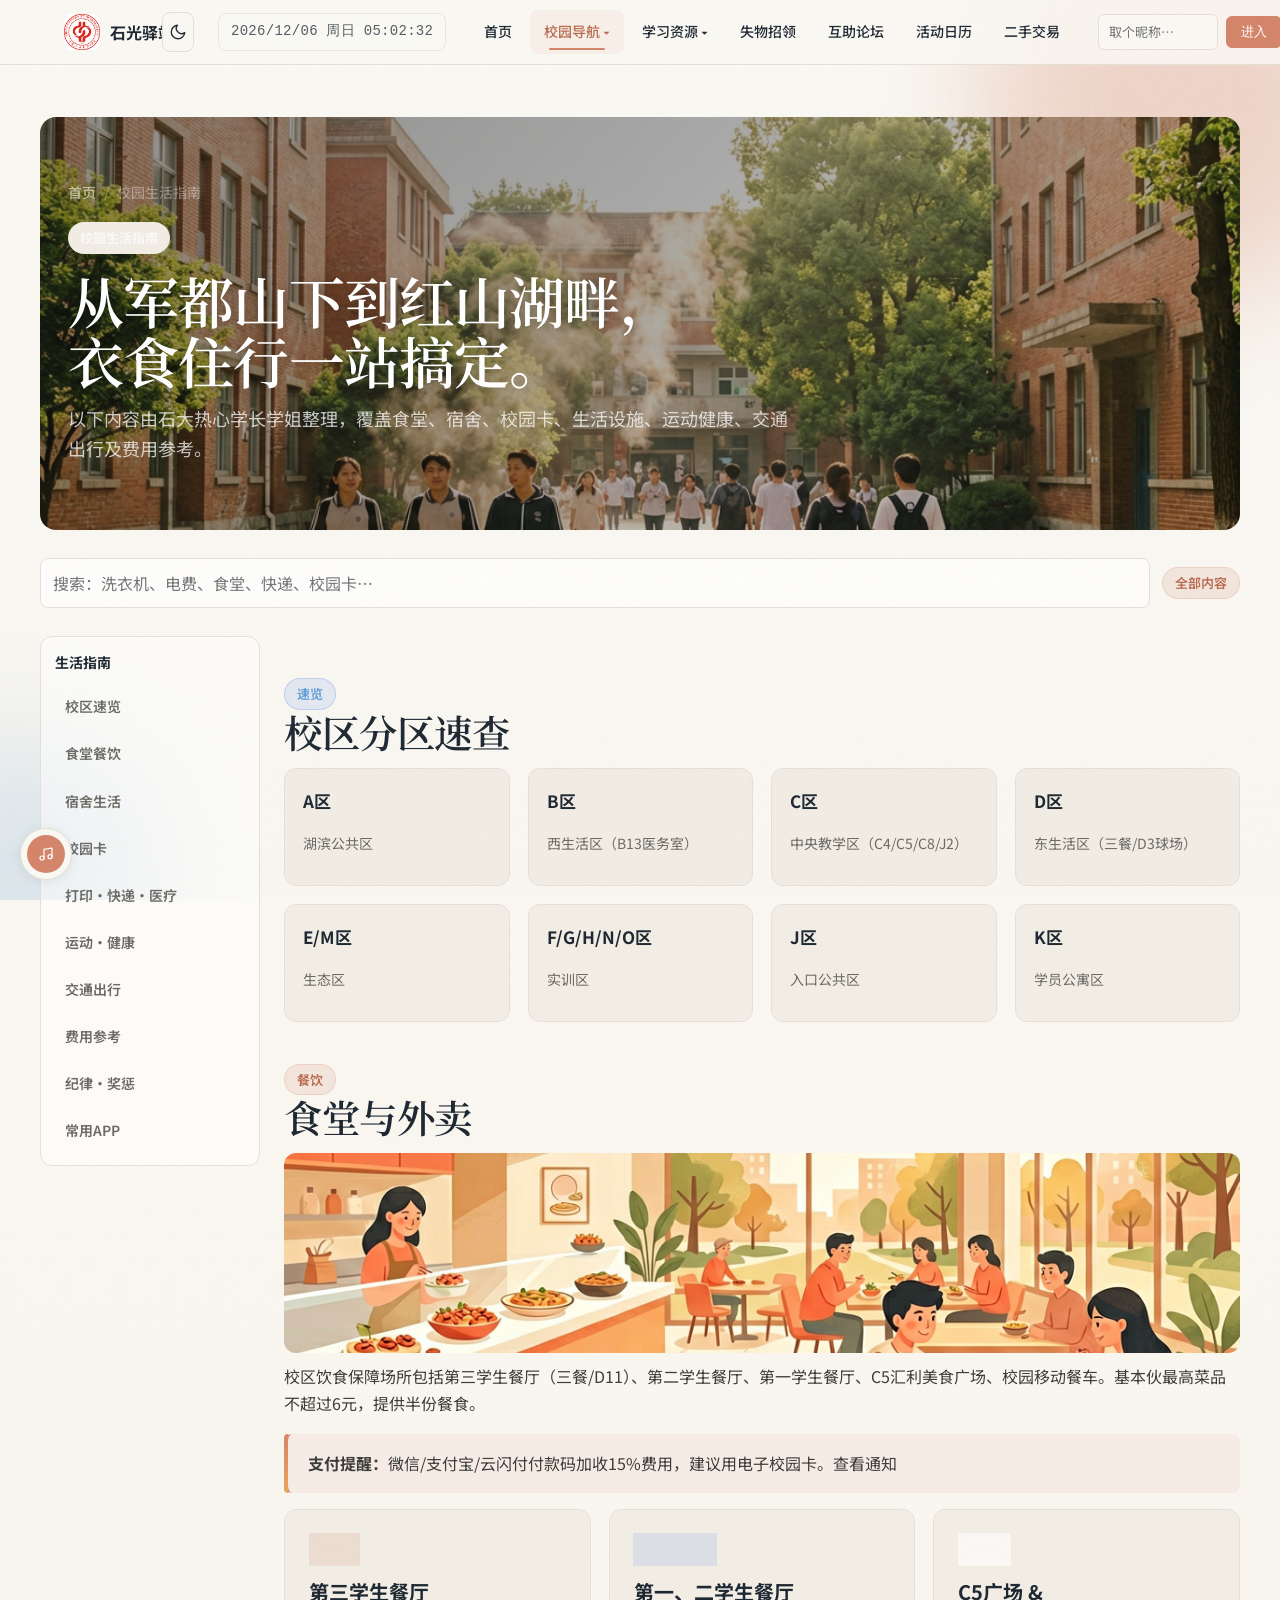
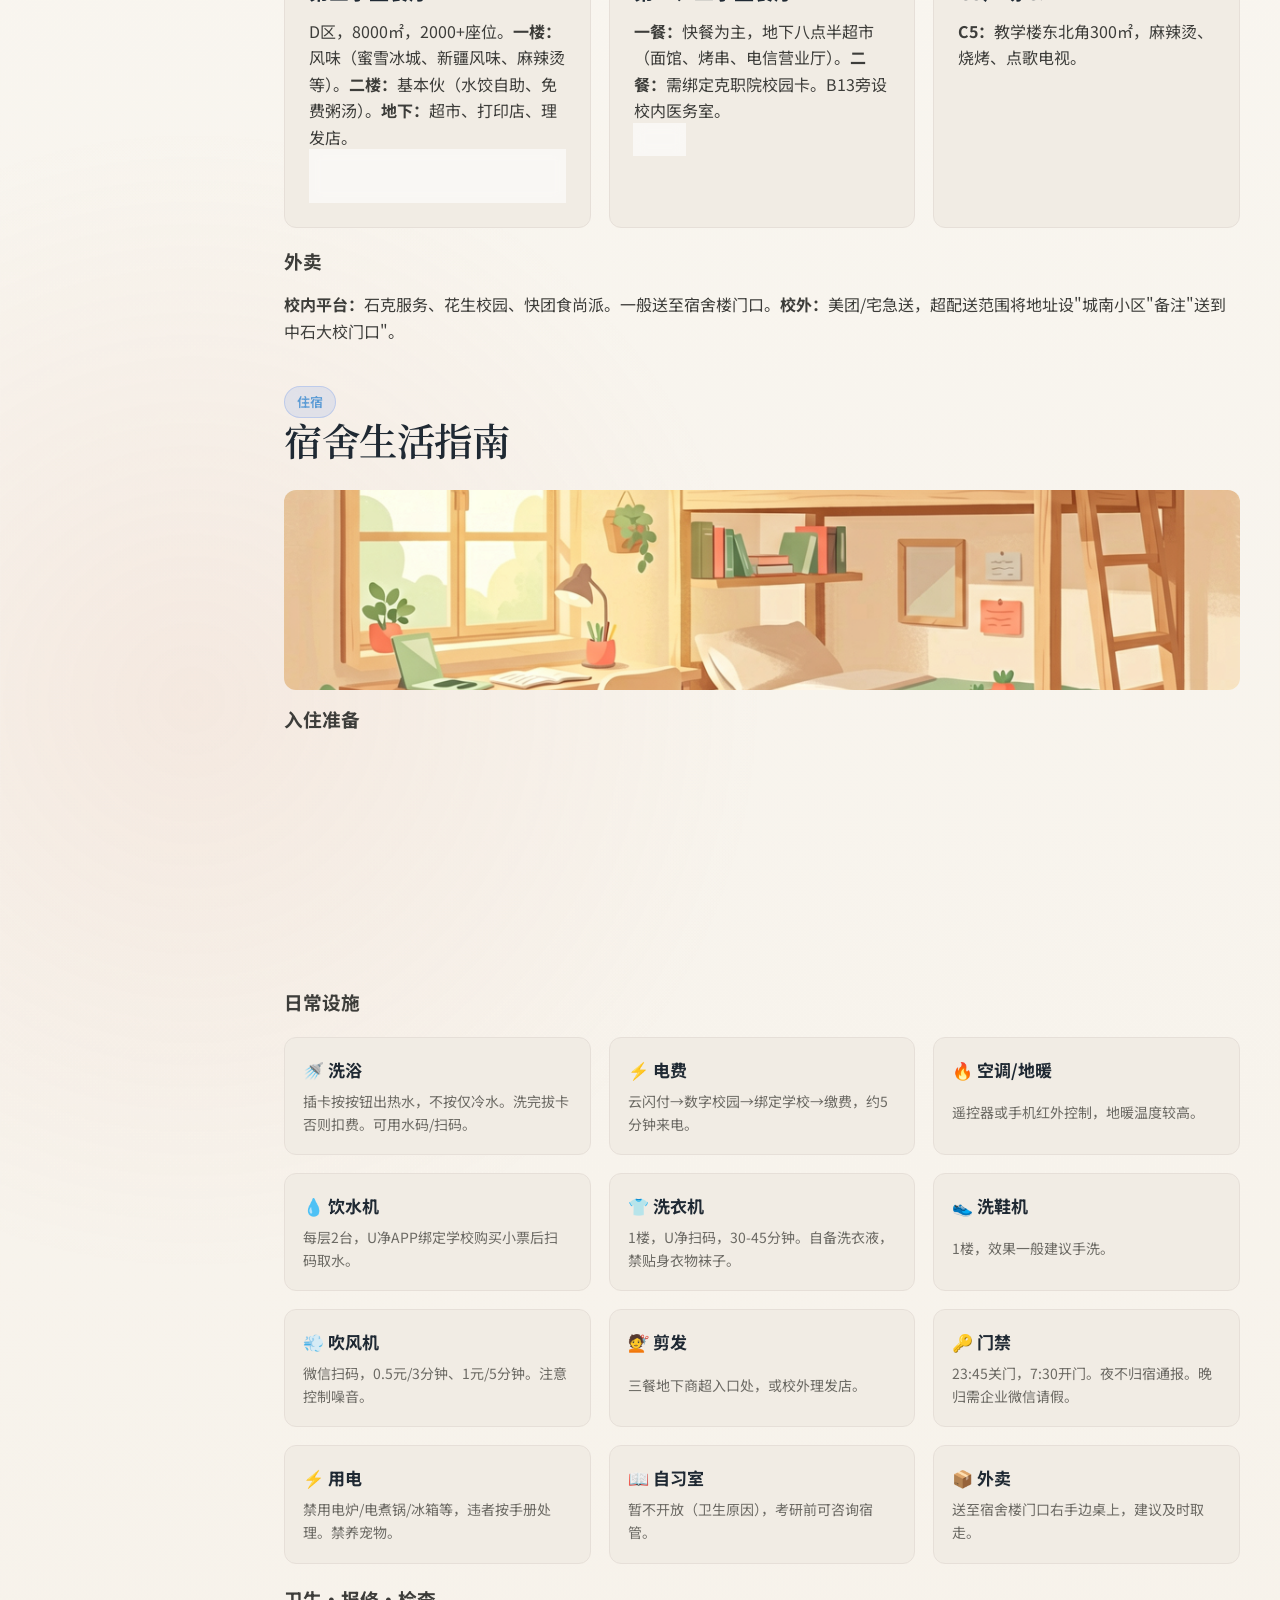
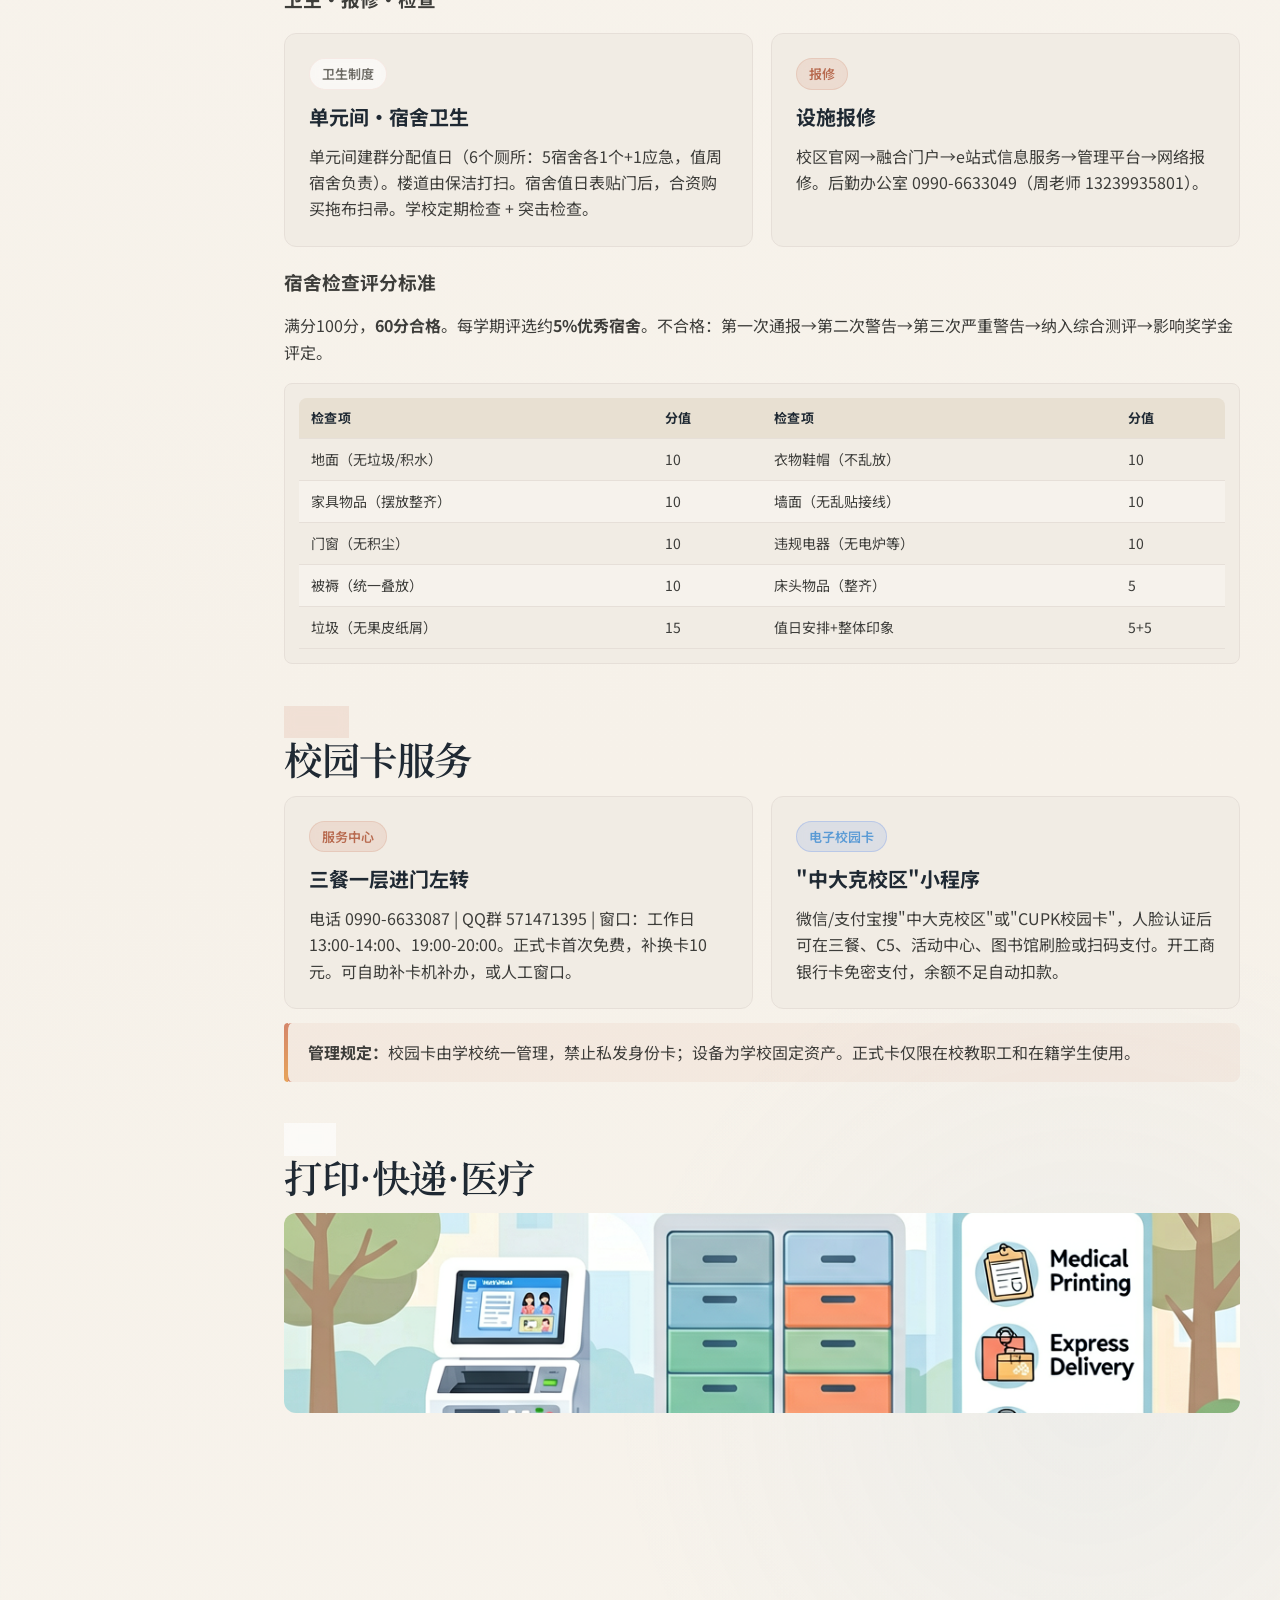
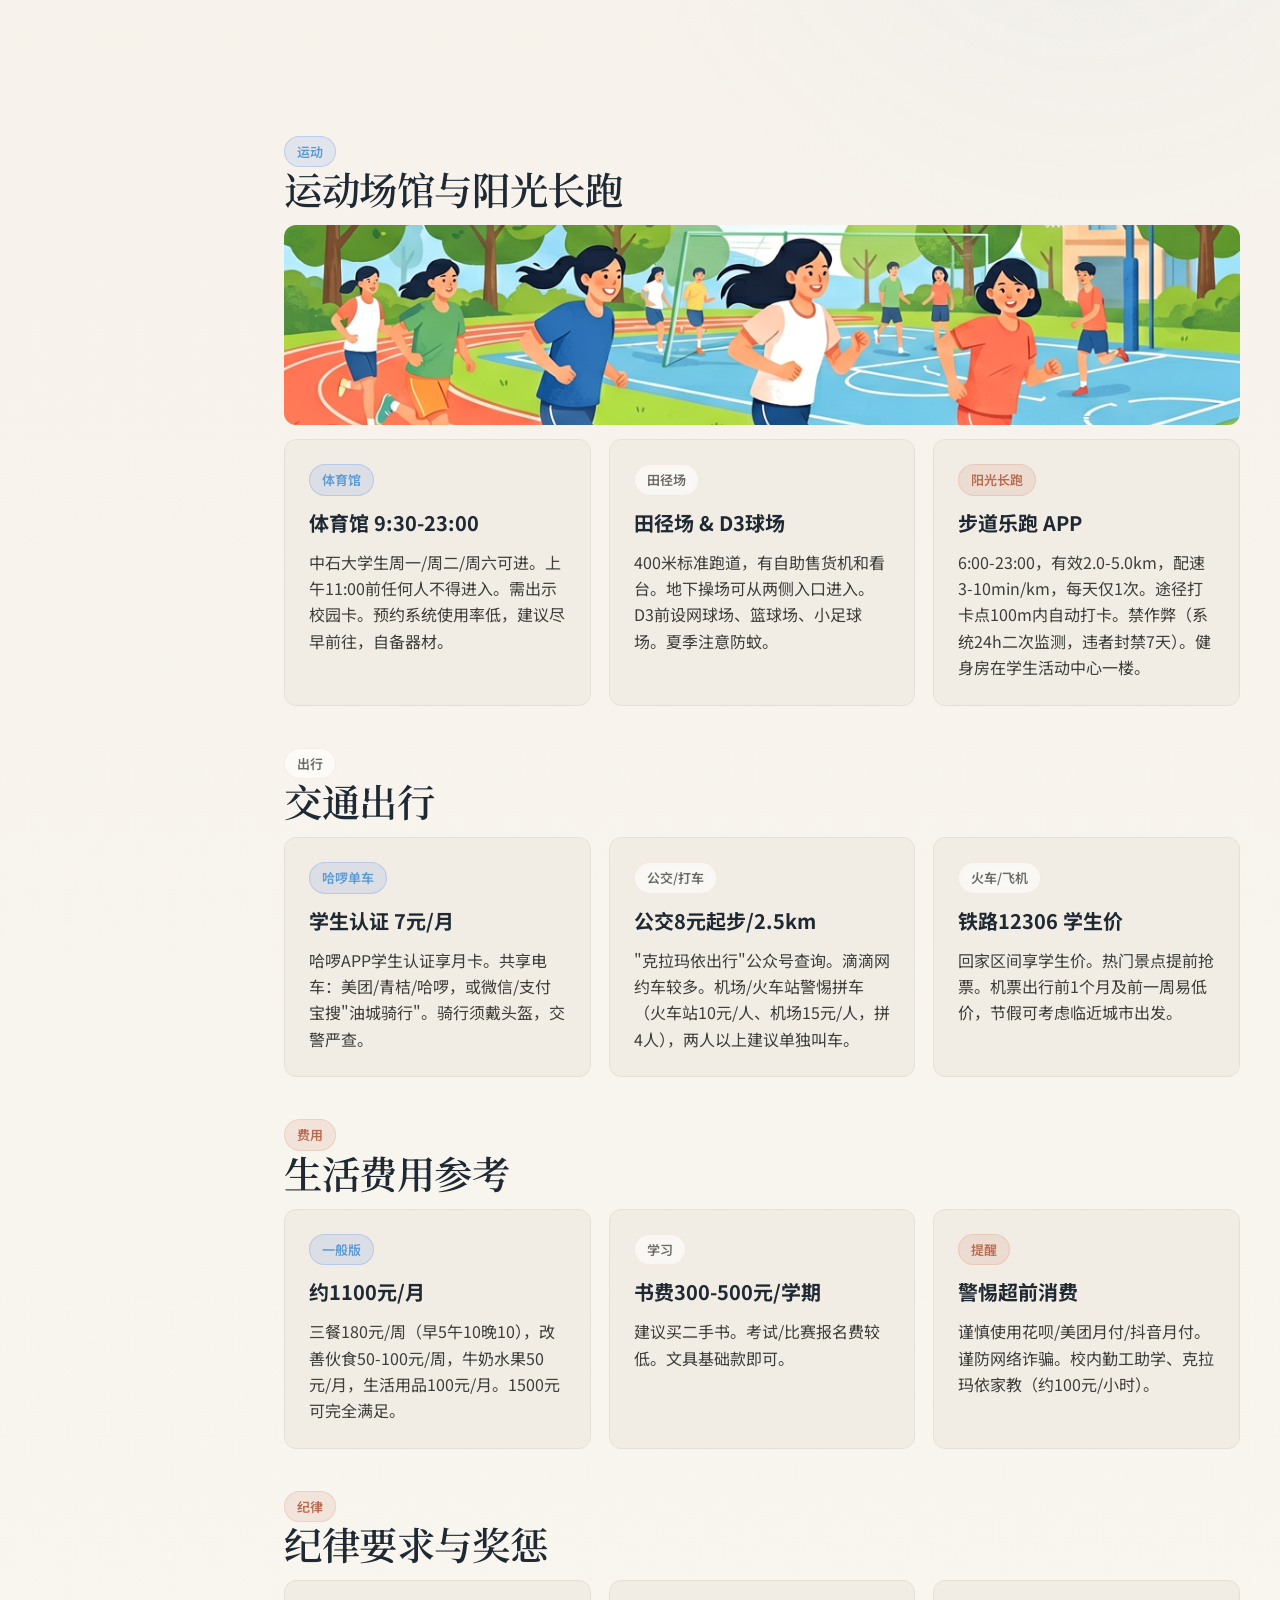
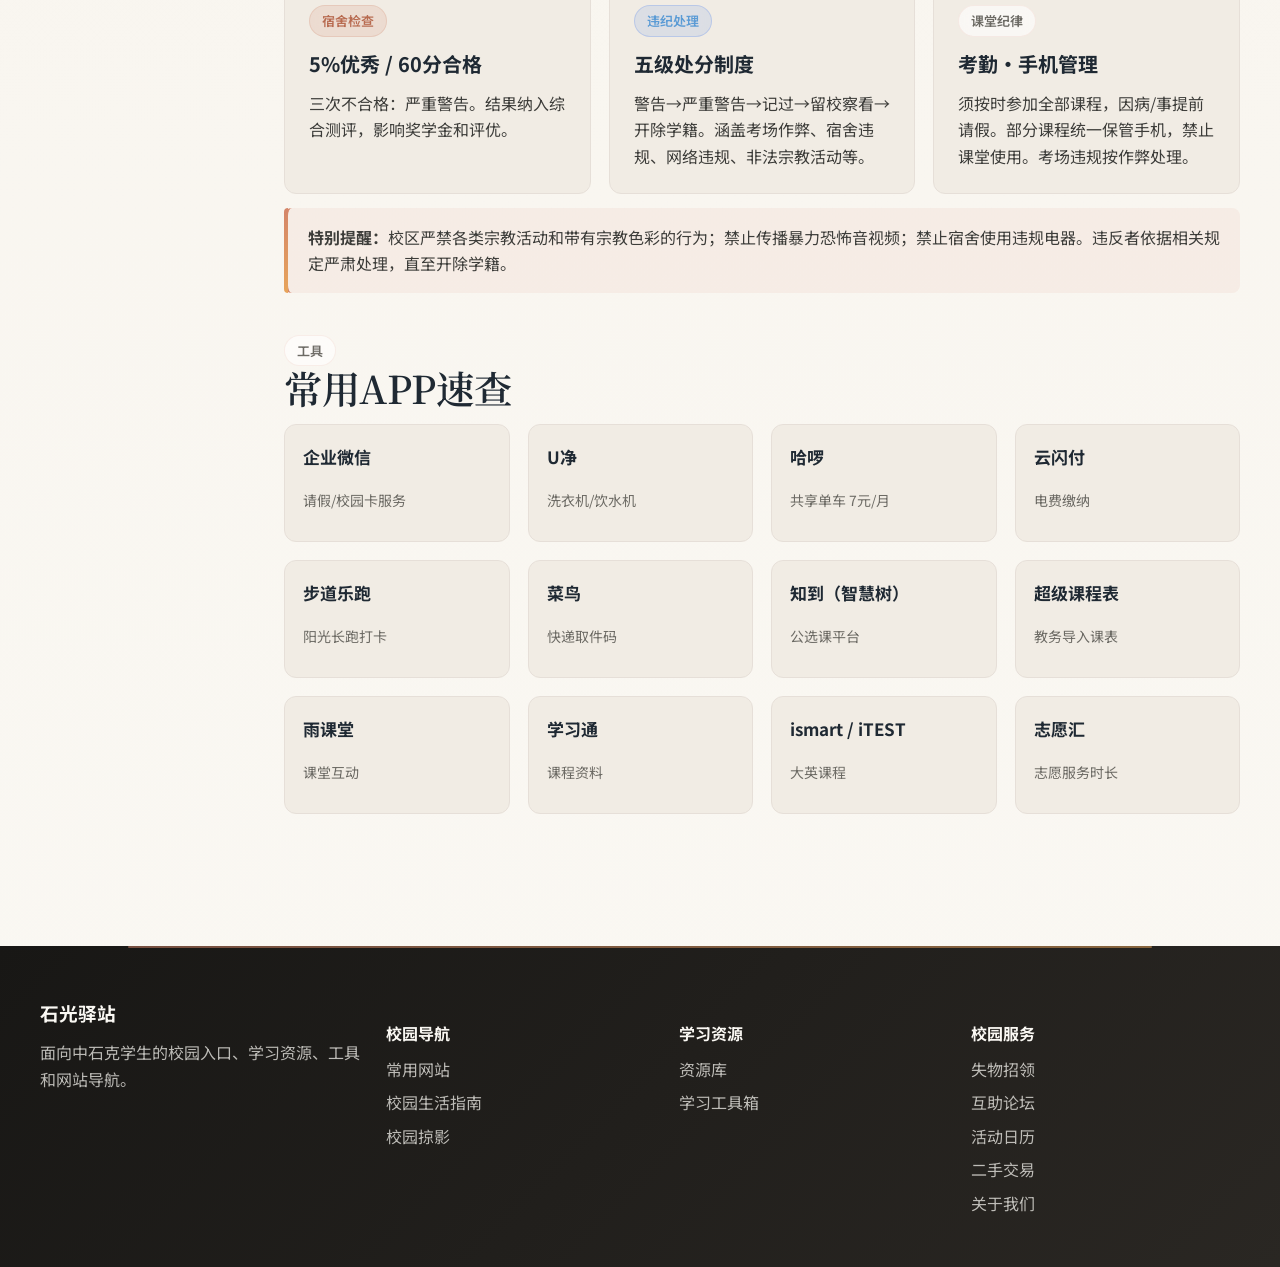
==== commit 86a7f9b9: "perf: inline the SVG sprite and optimize page asset loading Browsers block the external icons.svg un" ====
--- a/campus.html
+++ b/campus.html
@@ -1,4 +1,4 @@
-<!doctype html>
+﻿<!doctype html>
 <html lang="zh-CN">
   <head>
     <!-- 页面元信息 -->
@@ -27,9 +27,10 @@
       content="中石克克拉玛依校区校园生活指南——食堂三餐C5、宿舍洗澡电费门禁、校园卡办理、洗衣饮水打印快递、体育馆阳光长跑、交通出行。"
     />
     <title>校园生活指南 - 石光驿站</title>
-    <link rel="icon" type="image/png" href="images/中国石油大学矢量标.jpg" />
+    <link rel="icon" type="image/png" sizes="32x32" href="images/favicon-32.png" /><link rel="icon" type="image/png" sizes="64x64" href="images/favicon-64.png" />
     <!-- 全局样式 + 页面通用样式 -->
     <link rel="stylesheet" href="css/common.css" />
+    <link rel="preload" as="image" href="images/hero-campus.jpg" />
     <link rel="stylesheet" href="css/pages.css" />
   </head>
   <body>
@@ -767,10 +768,10 @@
     <button class="back-top" type="button" aria-label="返回顶部">↑</button>
 
     <!-- ===== JavaScript 加载 ===== -->
-    <script src="javascript/storage.js"></script>
-    <script src="javascript/common.js"></script>
-    <script src="javascript/effects.js"></script>
-    <script src="javascript/player.js"></script>
+    <script src="javascript/storage.js" defer></script>
+    <script src="javascript/common.js" defer></script>
+    <script src="javascript/effects.js" defer></script>
+    <script src="javascript/player.js" defer></script>
     <!-- 内联搜索脚本：对 .cupk-card 和 .cupk-mini-card 进行关键词过滤 -->
     <script>
       (function () {
--- a/css/common.css
+++ b/css/common.css
@@ -1804,11 +1804,12 @@
     animation: blobFloat1 18s ease-in-out infinite;
 }
 .blob-2 {
-    width: 350px;
-    height: 350px;
+    width: 280px;
+    height: 280px;
     background: var(--blue);
-    bottom: -80px;
-    left: -80px;
+    bottom: -120px;
+    left: -120px;
+    opacity: 0.18;
     animation: blobFloat2 22s ease-in-out infinite;
 }
 @keyframes blobFloat1 {
